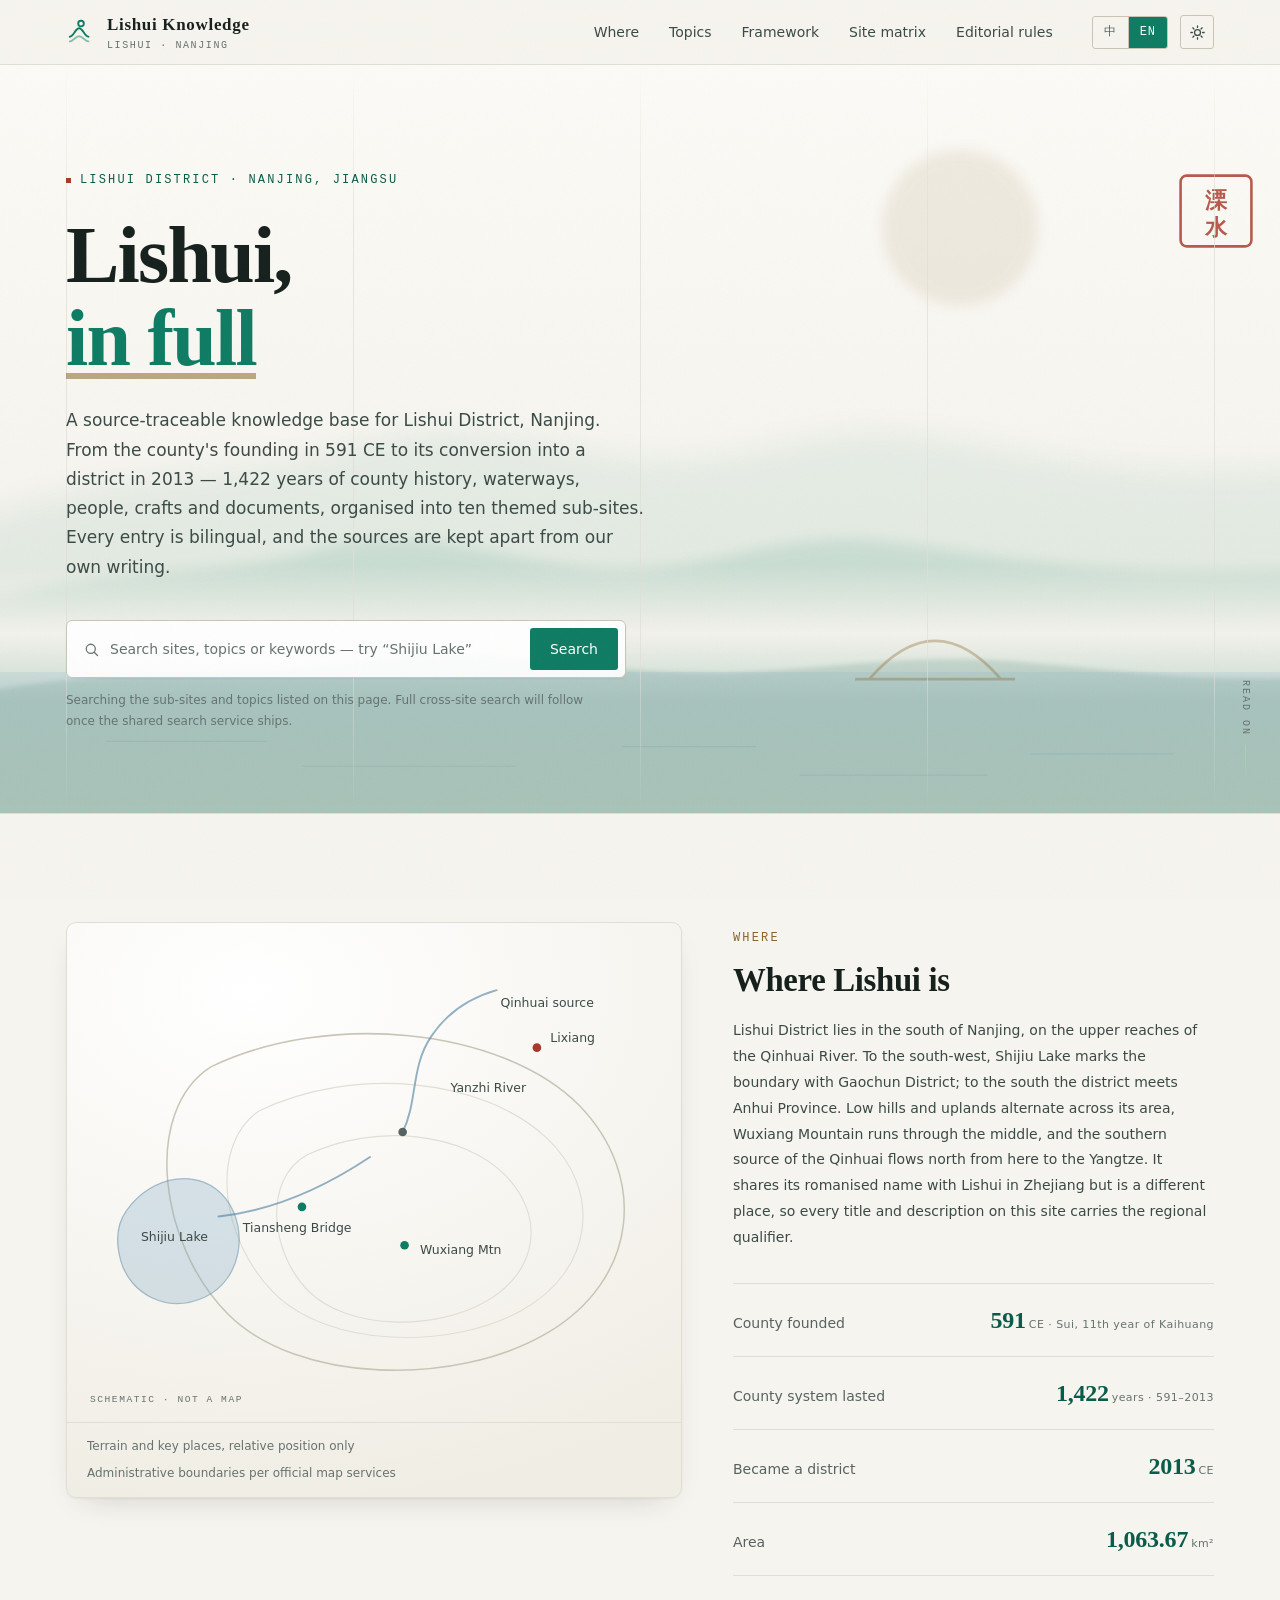
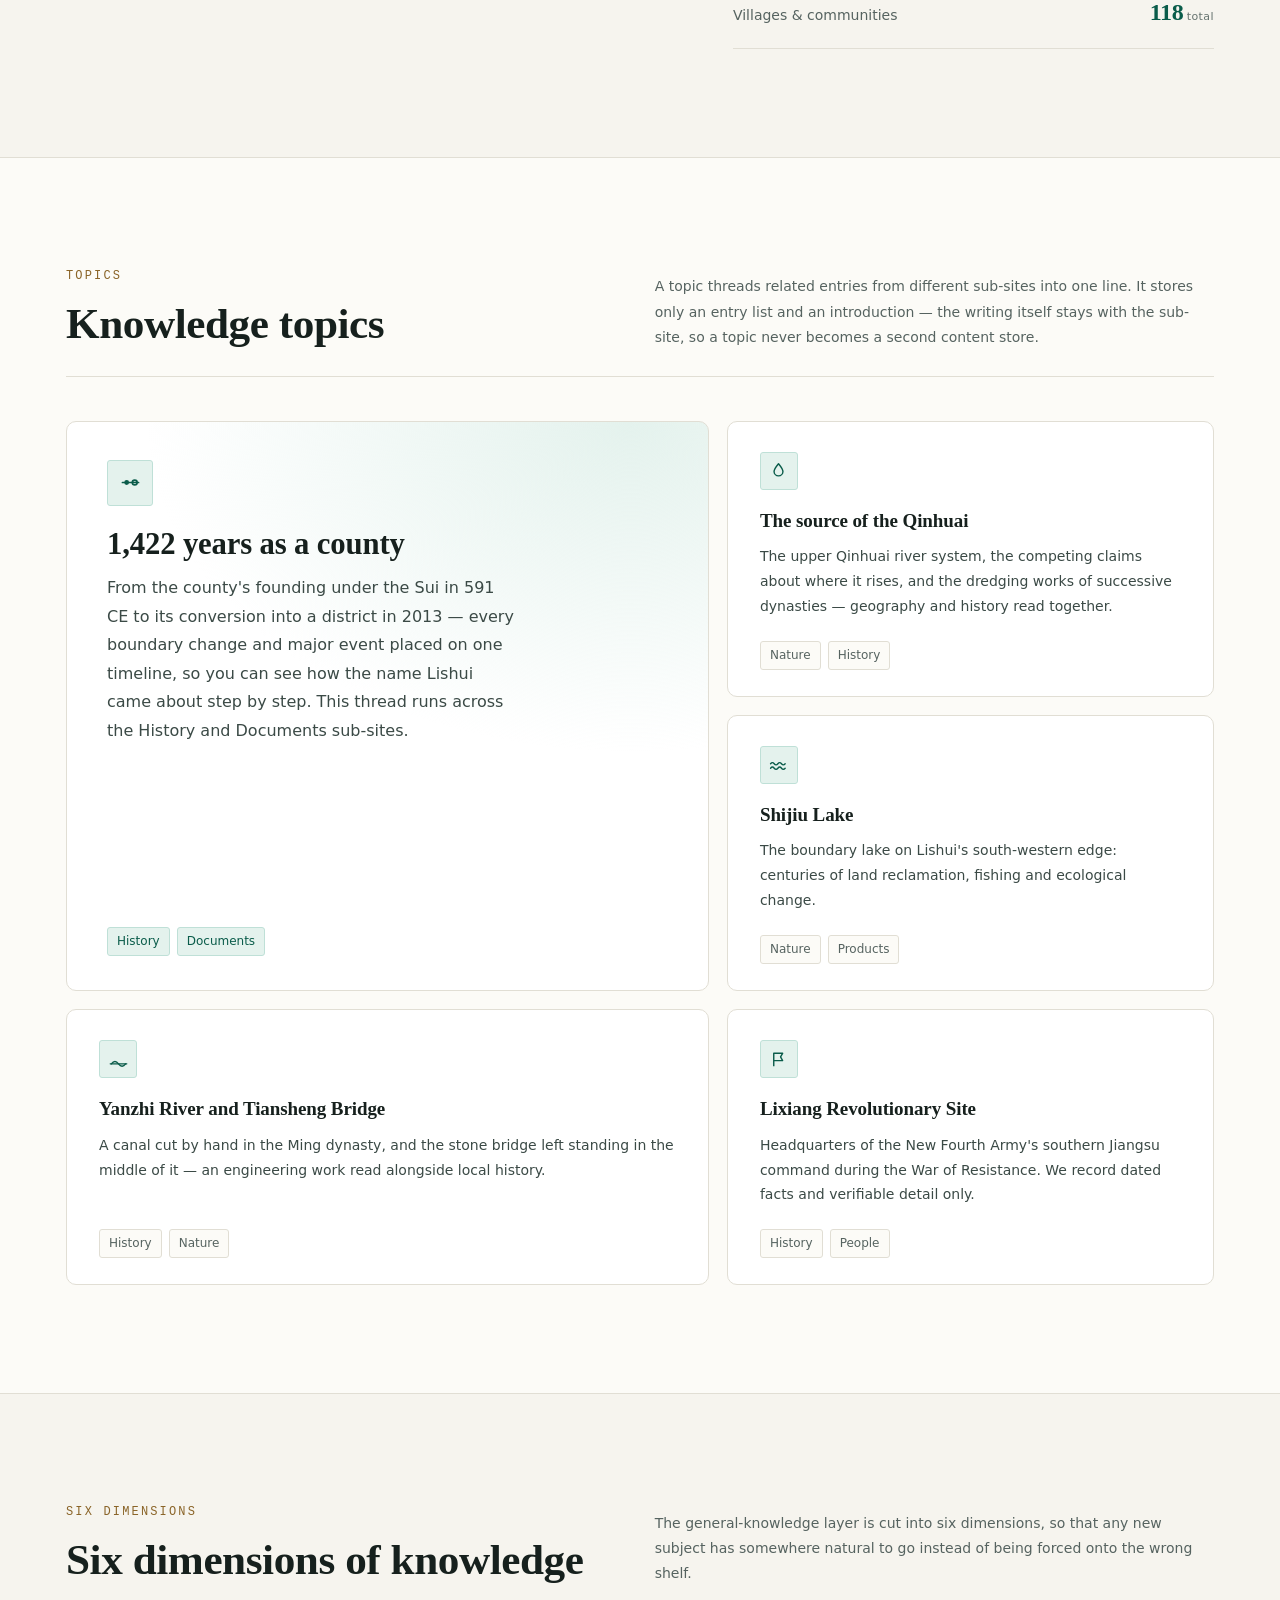
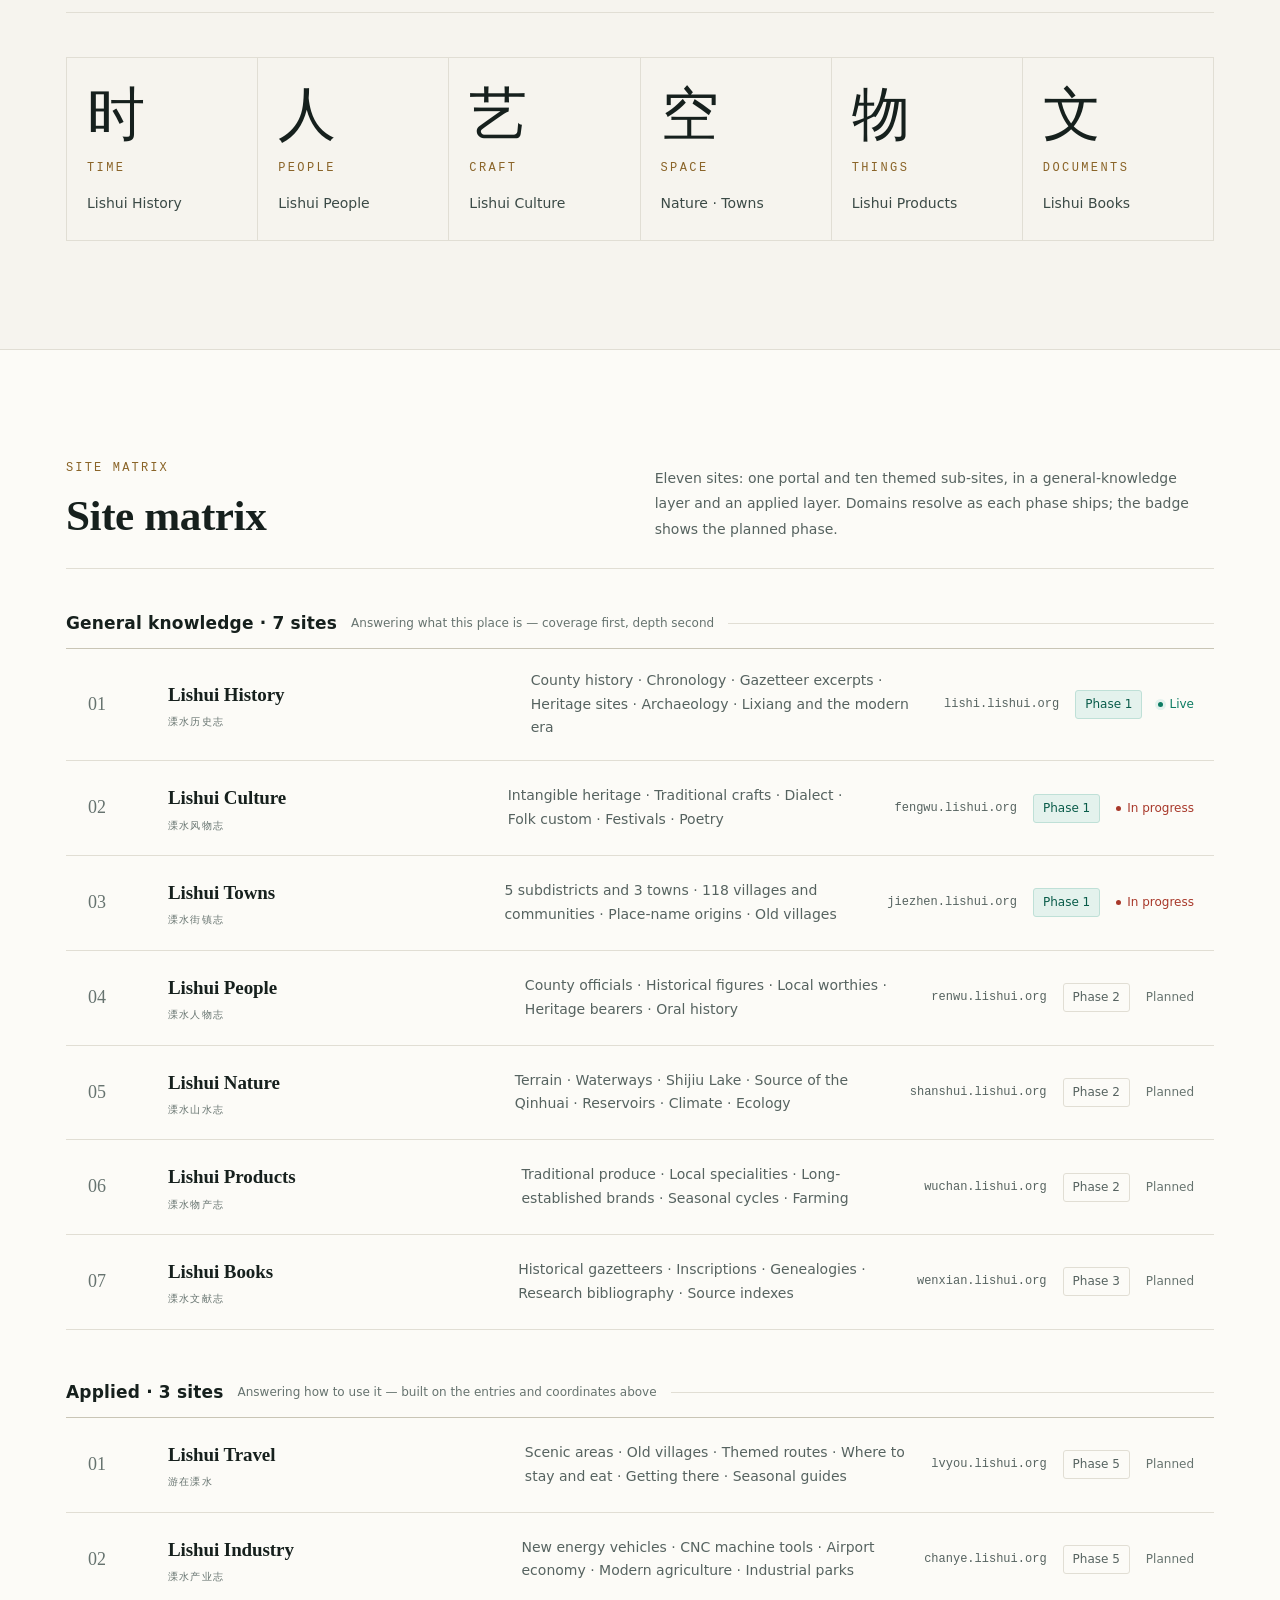
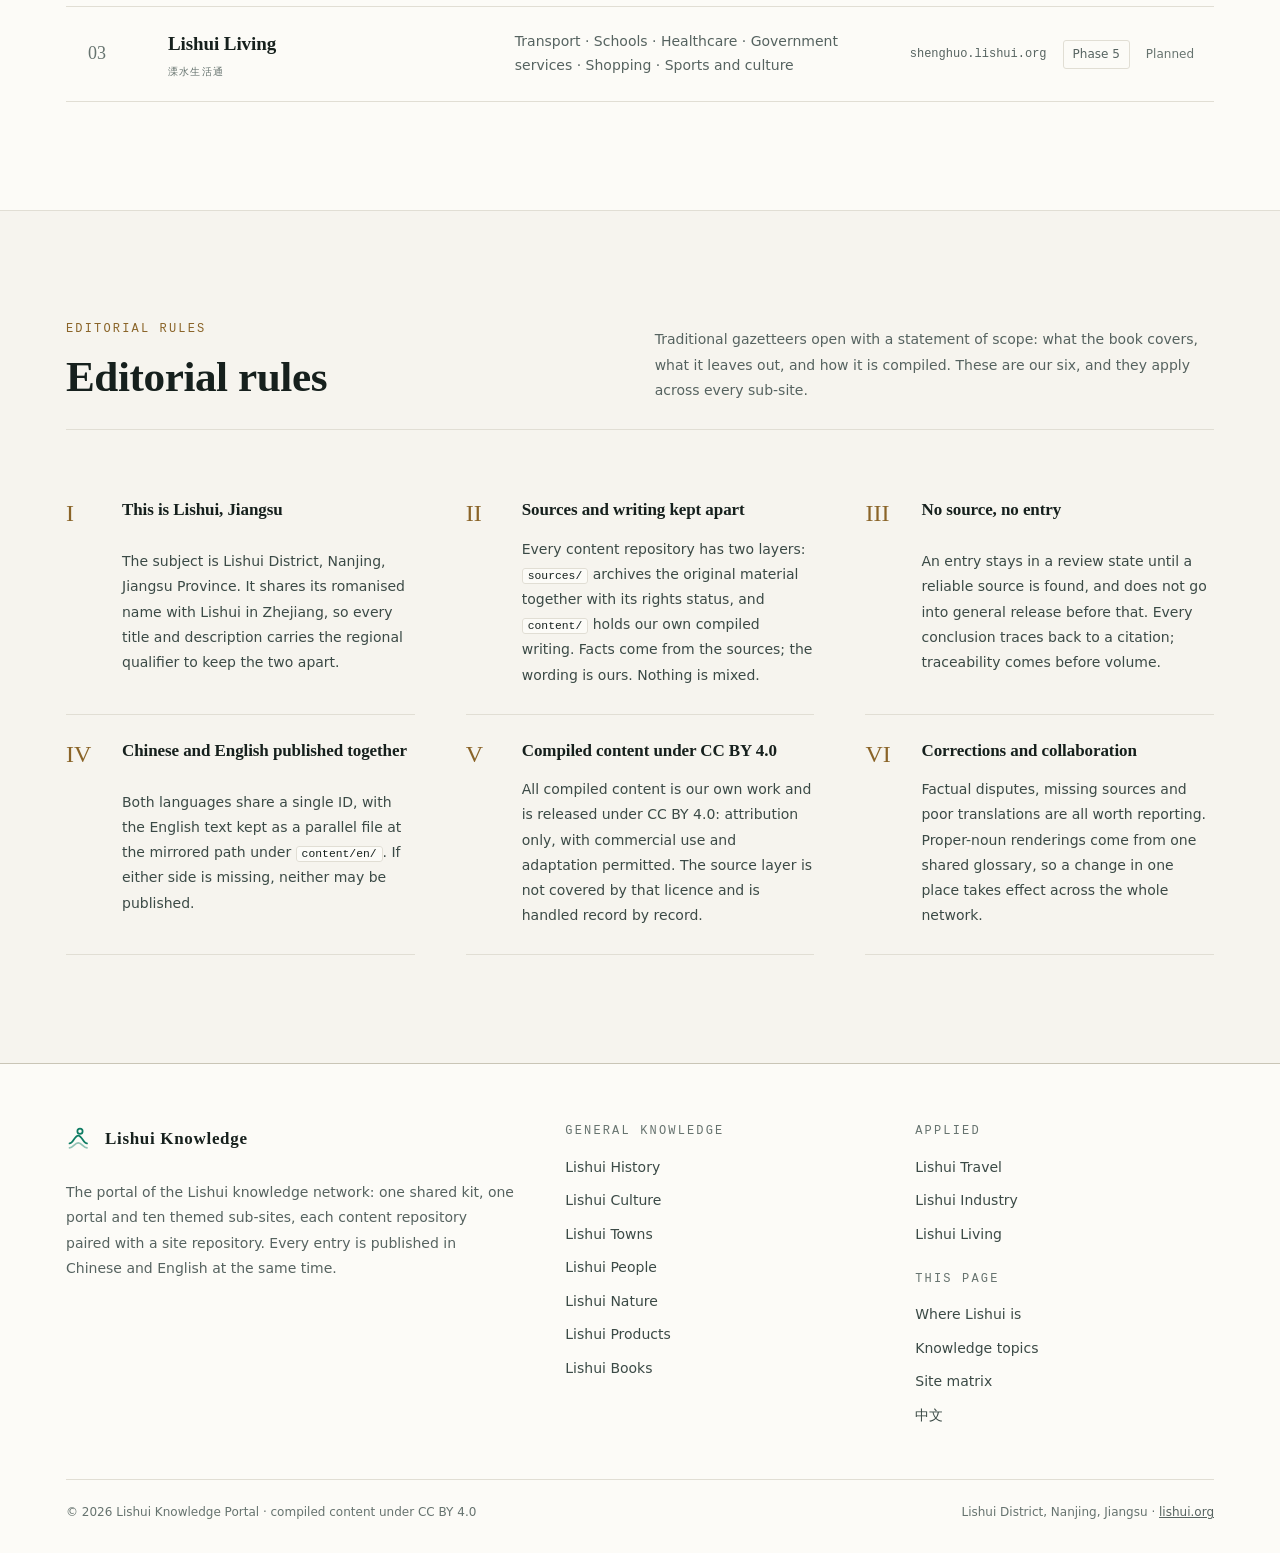
==== en/index.html @ 25127921 "Mark Lishui History as live in the site matrix The history sub-site is now deployed at lishi.lishui." ====
<!DOCTYPE html>
<html lang="en" data-theme="light">
<head>
<meta charset="UTF-8">
<meta name="viewport" content="width=device-width, initial-scale=1">
<title>Lishui Knowledge Portal · History, culture and tradition of Lishui District, Nanjing</title>
<meta name="description" content="A bilingual, source-traceable knowledge base for Lishui District, Nanjing: ten themed sub-sites covering time, people, craft, space, things and documents.">
<meta name="theme-color" content="#F6F4EE">
<link rel="icon" href="../assets/img/favicon.svg" type="image/svg+xml">
<link rel="canonical" href="https://lishui.org/en/">
<link rel="alternate" hreflang="zh-Hans" href="https://lishui.org/">
<link rel="alternate" hreflang="en" href="https://lishui.org/en/">
<link rel="alternate" hreflang="x-default" href="https://lishui.org/">

<meta property="og:type" content="website">
<meta property="og:site_name" content="Lishui Knowledge Portal · Nanjing, Jiangsu">
<meta property="og:locale" content="en_US">
<meta property="og:locale:alternate" content="zh_CN">
<meta property="og:title" content="Lishui Knowledge Portal · History, culture and tradition of Lishui District, Nanjing">
<meta property="og:description" content="A bilingual, source-traceable knowledge base for Lishui District, Nanjing: ten themed sub-sites covering time, people, craft, space, things and documents.">
<meta property="og:url" content="https://lishui.org/en/">
<meta property="og:image" content="https://lishui.org/assets/img/og-cover.jpg">
<meta property="og:image:type" content="image/jpeg">
<meta property="og:image:width" content="1200">
<meta property="og:image:height" content="630">
<meta property="og:image:alt" content="Lishui Knowledge Portal · Lishui District, Nanjing">
<meta name="twitter:card" content="summary_large_image">
<meta name="twitter:title" content="Lishui Knowledge Portal · Lishui District, Nanjing">
<meta name="twitter:description" content="History, culture and tradition of Lishui District, Nanjing: ten themed sub-sites, bilingual, source-traceable.">
<meta name="twitter:image" content="https://lishui.org/assets/img/og-cover.jpg">

<script>
  /* Set the theme before styles apply, so a reload never flashes light-then-dark;
     mark the script as present so scroll-reveal only hides content when it can
     bring it back — if this fails, everything stays visible */
  (function () {
    document.documentElement.classList.add('js');
    var t = null;
    try { t = localStorage.getItem('lishui-theme'); } catch (e) { /* private mode */ }
    if (!t) {
      t = window.matchMedia && window.matchMedia('(prefers-color-scheme: dark)').matches ? 'dark' : 'light';
    }
    document.documentElement.setAttribute('data-theme', t);
    var m = document.querySelector('meta[name="theme-color"]');
    if (m) m.setAttribute('content', t === 'dark' ? '#0C1211' : '#F6F4EE');
  })();
</script>

<link rel="stylesheet" href="../assets/css/site.css">
<noscript>
  <style>
    .hero__inner > * { animation: none; opacity: 1; transform: none; }
    .hero__title em::after { transform: scaleX(1); }
  </style>
</noscript>

<script type="application/ld+json">
{
  "@context": "https://schema.org",
  "@graph": [
    {
      "@type": "WebSite",
      "@id": "https://lishui.org/#website",
      "url": "https://lishui.org/",
      "name": "Lishui Knowledge Portal",
      "alternateName": "溧水知识门户",
      "description": "A bilingual, source-traceable knowledge base for Lishui District, Nanjing: ten themed sub-sites on history, culture and tradition.",
      "inLanguage": ["zh-Hans", "en"],
      "publisher": { "@id": "https://lishui.org/#organization" }
    },
    {
      "@type": "Organization",
      "@id": "https://lishui.org/#organization",
      "name": "Lishui Knowledge",
      "alternateName": "溧水知识站群",
      "url": "https://lishui.org/",
      "areaServed": { "@type": "AdministrativeArea", "name": "Lishui District, Nanjing, Jiangsu" }
    }
  ]
}
</script>
</head>
<body>

<a class="skip-link" href="#main">Skip to main content</a>

<header class="topbar">
  <div class="wrap topbar__inner">
    <a class="wordmark" href="/" aria-label="Lishui Knowledge Portal home">
      <svg class="wordmark__mark" viewBox="0 0 32 32" fill="none" aria-hidden="true">
        <path d="M4 21c4.2 0 5.8-9 10-9s5.8 9 10 9" stroke="currentColor" stroke-width="2" stroke-linecap="round"/>
        <path d="M4 26c4.2 0 5.8-5.5 10-5.5s5.8 5.5 10 5.5" stroke="currentColor" stroke-width="2" stroke-linecap="round" opacity=".45"/>
        <circle cx="16" cy="7" r="3" stroke="currentColor" stroke-width="2"/>
      </svg>
      <span>
        <span class="wordmark__text">Lishui Knowledge</span>
        <span class="wordmark__sub">Lishui · Nanjing</span>
      </span>
    </a>

    <nav class="topnav" aria-label="Main navigation">
      <a href="#geo">Where</a>
      <a href="#topics">Topics</a>
      <a href="#dimensions">Framework</a>
      <a href="#sites">Site matrix</a>
      <a href="#rules">Editorial rules</a>
    </nav>

    <div class="topbar__tools">
      <div class="langswitch" role="group" aria-label="Interface language">
        <a href="../index.html" lang="zh-Hans" hreflang="zh-Hans" data-lang-switch>中</a>
        <a href="index.html" aria-current="true" lang="en" data-lang-switch>EN</a>
      </div>
      <button class="iconbtn" type="button" data-theme-toggle aria-pressed="false"
              aria-label="Switch to dark mode" data-label-dark="Switch to dark mode" data-label-light="Switch to light mode">
        <svg class="iconbtn__sun" viewBox="0 0 24 24" fill="none" aria-hidden="true">
          <circle cx="12" cy="12" r="4.2" stroke="currentColor" stroke-width="1.8"/>
          <path d="M12 2.6v2.2M12 19.2v2.2M2.6 12h2.2M19.2 12h2.2M5.4 5.4l1.6 1.6M17 17l1.6 1.6M18.6 5.4L17 7M7 17l-1.6 1.6"
                stroke="currentColor" stroke-width="1.8" stroke-linecap="round"/>
        </svg>
        <svg class="iconbtn__moon" viewBox="0 0 24 24" fill="none" aria-hidden="true">
          <path d="M20 14.2A8.4 8.4 0 0 1 9.8 4a8.6 8.6 0 1 0 10.2 10.2z" stroke="currentColor" stroke-width="1.8" stroke-linejoin="round"/>
        </svg>
      </button>
    </div>
  </div>
  <div class="progress" data-progress></div>
</header>

<main id="main">

  <!-- ========== Hero ========== -->
  <section class="hero">
    <div class="hero__bg" aria-hidden="true">
      <svg viewBox="0 0 1440 900" preserveAspectRatio="xMidYMid slice">
        <defs>
          <linearGradient id="sky" x1="0" y1="0" x2="0" y2="1">
            <stop offset="0" style="stop-color:var(--h-sky-1)"/>
            <stop offset=".6" style="stop-color:var(--h-sky-2)"/>
            <stop offset="1" style="stop-color:var(--h-sky-3)"/>
          </linearGradient>
          <linearGradient id="mist" x1="0" y1="0" x2="0" y2="1">
            <stop offset="0" style="stop-color:var(--h-mist);stop-opacity:0"/>
            <stop offset=".5" style="stop-color:var(--h-mist);stop-opacity:.92"/>
            <stop offset="1" style="stop-color:var(--h-mist);stop-opacity:0"/>
          </linearGradient>
          <linearGradient id="water" x1="0" y1="0" x2="0" y2="1">
            <stop offset="0" style="stop-color:var(--h-water-1);stop-opacity:.17"/>
            <stop offset="1" style="stop-color:var(--h-water-2);stop-opacity:.04"/>
          </linearGradient>
          <filter id="b-lg"><feGaussianBlur stdDeviation="16"/></filter>
          <filter id="b-md"><feGaussianBlur stdDeviation="7"/></filter>
          <filter id="b-sm"><feGaussianBlur stdDeviation="2.4"/></filter>
        </defs>

        <rect width="1440" height="900" style="fill:url(#sky)"/>
        <circle cx="1080" cy="212" r="88" filter="url(#b-md)" style="fill:var(--h-sun);opacity:.10"/>

        <path d="M-60 556C130 468 250 504 380 460 505 418 585 450 700 468 830 488 905 428 1030 443 1155 458 1240 498 1500 476L1500 900-60 900Z"
              filter="url(#b-lg)" style="fill:var(--h-far);opacity:.07"/>
        <path d="M-60 648C120 583 235 610 350 576 470 541 545 583 660 594 790 607 870 550 990 564 1120 579 1235 610 1500 594L1500 900-60 900Z"
              filter="url(#b-md)" style="fill:var(--h-far);opacity:.11"/>

        <rect y="592" width="1440" height="152" style="fill:url(#mist)"/>

        <path d="M-60 742C140 700 260 722 400 700 540 678 620 706 760 712 900 718 1000 688 1140 700 1270 711 1360 726 1500 716L1500 900-60 900Z"
              filter="url(#b-sm)" style="fill:var(--h-near);opacity:.13"/>

        <rect y="712" width="1440" height="188" style="fill:url(#water)"/>
        <g stroke-width="1.4" stroke-linecap="round" style="stroke:var(--h-water-2);stroke-opacity:.15">
          <path d="M120 790h180M340 818h240M700 796h150M900 828h210M1160 804h160"/>
        </g>
        <g fill="none" stroke-width="3" style="stroke:var(--h-bridge);opacity:.34">
          <path d="M978 720q74-86 148 0"/>
          <path d="M962 720h180"/>
        </g>
      </svg>
    </div>

    <div class="hero__seal" aria-hidden="true">
      <svg viewBox="0 0 88 88">
        <rect x="3" y="3" width="82" height="82" rx="7" fill="none" stroke="currentColor" stroke-width="3"/>
        <text x="44" y="40">溧</text>
        <text x="44" y="72">水</text>
      </svg>
    </div>

    <div class="hero__rule" aria-hidden="true">
      <span></span>
      <span></span>
      <span></span>
      <span></span>
      <span></span>
    </div>

    <div class="wrap">
      <div class="hero__inner">
        <p class="eyebrow">Lishui District · Nanjing, Jiangsu</p>
        <h1 class="hero__title">Lishui,<br><em>in full</em></h1>
        <p class="hero__lede">
          A source-traceable knowledge base for Lishui District, Nanjing. From the county's founding in
          591 CE to its conversion into a district in 2013 — 1,422 years of county history, waterways,
          people, crafts and documents, organised into ten themed sub-sites. Every entry is bilingual,
          and the sources are kept apart from our own writing.
        </p>

        <form class="searchbar" role="search" data-search-form>
          <svg viewBox="0 0 24 24" fill="none" aria-hidden="true">
            <circle cx="11" cy="11" r="6.4" stroke="currentColor" stroke-width="1.8"/>
            <path d="M15.8 15.8L20.5 20.5" stroke="currentColor" stroke-width="1.8" stroke-linecap="round"/>
          </svg>
          <label class="sr-only" for="q">Search sub-sites and knowledge topics</label>
          <input id="q" type="search" placeholder="Search sites, topics or keywords — try “Shijiu Lake”" autocomplete="off" data-search-input>
          <button class="searchbar__btn" type="submit">Search</button>
        </form>
        <p class="searchhint">Searching the sub-sites and topics listed on this page. Full cross-site search will follow once the shared search service ships.</p>
      </div>
    </div>

    <a class="hero__scroll" href="#geo">Read on</a>
  </section>

  <!-- ========== Where ========== -->
  <section class="section" id="geo">
    <div class="wrap">
      <div class="geo">
        <figure class="geo__map reveal">
          <svg viewBox="0 0 640 520" role="img"
               aria-label="Schematic of Lishui's terrain and key places: Shijiu Lake in the west, Wuxiang Mountain and the main town in the centre, the Yanzhi River running north-east from the lake into the Qinhuai River, and Lixiang in the north. Schematic only, not an accurate map.">
            <path class="contour" d="M150 150C270 92 452 108 534 190 606 264 596 372 500 428 404 484 240 480 168 408 96 336 78 196 150 150Z"/>
            <path class="contour contour--soft" d="M200 196C300 148 434 162 500 224 558 278 550 362 474 404 398 446 272 442 216 386 160 330 148 232 200 196Z"/>
            <path class="contour contour--soft" d="M250 242C322 208 414 218 458 264 498 306 492 362 438 394 384 426 292 424 252 384 212 344 204 268 250 242Z"/>

            <path class="lake" d="M62 300C88 262 140 254 166 288 190 320 182 372 144 390 106 408 66 388 56 352 50 330 52 314 62 300Z"/>

            <path class="river" d="M350 218C366 186 358 150 380 118 396 94 420 78 448 70"/>
            <path class="river river--slow" d="M158 306C214 300 268 276 316 244"/>

            <circle class="dot dot--brand" cx="245" cy="296" r="4.5"/>
            <circle class="dot dot--brand" cx="352" cy="336" r="4.5"/>
            <circle class="dot" cx="350" cy="218" r="4.5"/>
            <circle class="dot dot--seal" cx="490" cy="130" r="4.5"/>

            <text x="112" y="332" text-anchor="middle">Shijiu Lake</text>
            <text x="368" y="345">Wuxiang Mtn</text>
            <text x="240" y="322" text-anchor="middle">Tiansheng Bridge</text>
            <text x="400" y="176">Yanzhi River</text>
            <text x="452" y="88">Qinhuai source</text>
            <text x="504" y="124">Lixiang</text>

            <text class="maphint" x="24" y="500">SCHEMATIC · NOT A MAP</text>
          </svg>
          <figcaption class="geo__cap">
            <span>Terrain and key places, relative position only</span>
            <span>Administrative boundaries per official map services</span>
          </figcaption>
        </figure>

        <div class="geo__body reveal">
          <p class="section__eyebrow">Where</p>
          <h2 class="geo__title">Where Lishui is</h2>
          <p class="geo__text">
            Lishui District lies in the south of Nanjing, on the upper reaches of the Qinhuai River.
            To the south-west, Shijiu Lake marks the boundary with Gaochun District; to the south the
            district meets Anhui Province. Low hills and uplands alternate across its area, Wuxiang
            Mountain runs through the middle, and the southern source of the Qinhuai flows north from
            here to the Yangtze. It shares its romanised name with Lishui in Zhejiang but is a different
            place, so every title and description on this site carries the regional qualifier.
          </p>

          <div class="facts">
            <div class="fact">
              <span class="fact__label">County founded</span>
              <span class="fact__value">591<small>CE · Sui, 11th year of Kaihuang</small></span>
            </div>
            <div class="fact">
              <span class="fact__label">County system lasted</span>
              <span class="fact__value">1,422<small>years · 591–2013</small></span>
            </div>
            <div class="fact">
              <span class="fact__label">Became a district</span>
              <span class="fact__value">2013<small>CE</small></span>
            </div>
            <div class="fact">
              <span class="fact__label">Area</span>
              <span class="fact__value">1,063.67<small>km²</small></span>
            </div>
            <div class="fact">
              <span class="fact__label">Villages &amp; communities</span>
              <span class="fact__value">118<small>total</small></span>
            </div>
          </div>
        </div>
      </div>
    </div>
  </section>

  <!-- ========== Topics ========== -->
  <section class="section section--soft" id="topics">
    <div class="wrap">
      <div class="section__head">
        <div>
          <p class="section__eyebrow">Topics</p>
          <h2 class="section__title">Knowledge topics</h2>
        </div>
        <p class="section__note">
          A topic threads related entries from different sub-sites into one line. It stores only an entry
          list and an introduction — the writing itself stays with the sub-site, so a topic never becomes
          a second content store.
        </p>
      </div>

      <div class="filterbar" data-filterbar role="status">
        <span>Filtering: <strong data-filtertext></strong></span>
        <button type="button" data-filter-clear>Clear filter</button>
      </div>

      <div class="topics" data-search-group>
        <a class="topic topic--lead reveal" href="https://lishi.lishui.org/en/" data-searchable
           data-search-text="1422 years county history founding boundary change 591 2013 gazetteer 建县 沿革 历史志 文献志">
          <span class="topic__glyph">
            <svg viewBox="0 0 24 24" fill="none" aria-hidden="true">
              <path d="M3.6 12h16.8" stroke="currentColor" stroke-width="1.8" stroke-linecap="round"/>
              <circle cx="8" cy="12" r="2.5" fill="currentColor"/>
              <circle cx="16.4" cy="12" r="2.5" stroke="currentColor" stroke-width="1.8"/>
            </svg>
          </span>
          <h3 class="topic__title">1,422 years as a county</h3>
          <p class="topic__desc">From the county's founding under the Sui in 591 CE to its conversion into a district in 2013 — every boundary change and major event placed on one timeline, so you can see how the name Lishui came about step by step. This thread runs across the History and Documents sub-sites.</p>
          <span class="topic__foot">
            <span class="chip">History</span>
            <span class="chip">Documents</span>
          </span>
        </a>

        <a class="topic reveal" href="https://shanshui.lishui.org/en/" data-searchable
           data-search-text="Qinhuai river source upper reaches dredging waterways 秦淮源头 水系 疏浚 山水志 历史志">
          <span class="topic__glyph">
            <svg viewBox="0 0 24 24" fill="none" aria-hidden="true">
              <path d="M12 3.4c3.4 4.1 5.6 7 5.6 9.8a5.6 5.6 0 1 1-11.2 0c0-2.8 2.2-5.7 5.6-9.8z"
                    stroke="currentColor" stroke-width="1.8" stroke-linejoin="round"/>
            </svg>
          </span>
          <h3 class="topic__title">The source of the Qinhuai</h3>
          <p class="topic__desc">The upper Qinhuai river system, the competing claims about where it rises, and the dredging works of successive dynasties — geography and history read together.</p>
          <span class="topic__foot">
            <span class="chip">Nature</span>
            <span class="chip">History</span>
          </span>
        </a>

        <a class="topic reveal" href="https://shanshui.lishui.org/en/" data-searchable
           data-search-text="Shijiu Lake boundary lake reclamation fishing ecology 石臼湖 围垦 渔业 生态 山水志 物产志">
          <span class="topic__glyph">
            <svg viewBox="0 0 24 24" fill="none" aria-hidden="true">
              <path d="M2 9.8q2.3-2.8 4.6 0t4.6 0 4.6 0 4.6 0" stroke="currentColor" stroke-width="1.8" stroke-linecap="round"/>
              <path d="M2 15.4q2.3-2.8 4.6 0t4.6 0 4.6 0 4.6 0" stroke="currentColor" stroke-width="1.8" stroke-linecap="round"/>
            </svg>
          </span>
          <h3 class="topic__title">Shijiu Lake</h3>
          <p class="topic__desc">The boundary lake on Lishui's south-western edge: centuries of land reclamation, fishing and ecological change.</p>
          <span class="topic__foot">
            <span class="chip">Nature</span>
            <span class="chip">Products</span>
          </span>
        </a>

        <a class="topic reveal" href="https://lishi.lishui.org/en/" data-searchable
           data-search-text="Yanzhi River Tiansheng Bridge canal Ming dynasty engineering 胭脂河 天生桥 明代 开凿 水利 历史志 山水志">
          <span class="topic__glyph">
            <svg viewBox="0 0 24 24" fill="none" aria-hidden="true">
              <path d="M3 17.5q4.5-6 9 0t9 0" stroke="currentColor" stroke-width="1.8" stroke-linecap="round"/>
              <path d="M1.6 17.5h20.8" stroke="currentColor" stroke-width="1.8" stroke-linecap="round"/>
            </svg>
          </span>
          <h3 class="topic__title">Yanzhi River and Tiansheng Bridge</h3>
          <p class="topic__desc">A canal cut by hand in the Ming dynasty, and the stone bridge left standing in the middle of it — an engineering work read alongside local history.</p>
          <span class="topic__foot">
            <span class="chip">History</span>
            <span class="chip">Nature</span>
          </span>
        </a>

        <a class="topic reveal" href="https://lishi.lishui.org/en/" data-searchable
           data-search-text="Lixiang New Fourth Army War of Resistance southern Jiangsu headquarters 红色李巷 新四军 抗战 历史志 人物志">
          <span class="topic__glyph">
            <svg viewBox="0 0 24 24" fill="none" aria-hidden="true">
              <path d="M6 20.4V4.2h11.2l-2.6 4.6 2.6 4.6H6" stroke="currentColor" stroke-width="1.8" stroke-linejoin="round"/>
            </svg>
          </span>
          <h3 class="topic__title">Lixiang Revolutionary Site</h3>
          <p class="topic__desc">Headquarters of the New Fourth Army's southern Jiangsu command during the War of Resistance. We record dated facts and verifiable detail only.</p>
          <span class="topic__foot">
            <span class="chip">History</span>
            <span class="chip">People</span>
          </span>
        </a>
      </div>

      <p class="noresult" data-noresult>No matching sub-site or topic. Try another keyword, or clear the filter.</p>
    </div>
  </section>

  <!-- ========== Framework ========== -->
  <section class="section" id="dimensions">
    <div class="wrap">
      <div class="section__head">
        <div>
          <p class="section__eyebrow">Six Dimensions</p>
          <h2 class="section__title">Six dimensions of knowledge</h2>
        </div>
        <p class="section__note">
          The general-knowledge layer is cut into six dimensions, so that any new subject has somewhere
          natural to go instead of being forced onto the wrong shelf.
        </p>
      </div>

      <div class="dims reveal">
        <a class="dim" href="https://lishi.lishui.org/en/">
          <span class="dim__char">时</span>
          <span class="dim__label">Time</span>
          <span class="dim__site">Lishui History</span>
        </a>
        <a class="dim" href="https://renwu.lishui.org/en/">
          <span class="dim__char">人</span>
          <span class="dim__label">People</span>
          <span class="dim__site">Lishui People</span>
        </a>
        <a class="dim" href="https://fengwu.lishui.org/en/">
          <span class="dim__char">艺</span>
          <span class="dim__label">Craft</span>
          <span class="dim__site">Lishui Culture</span>
        </a>
        <a class="dim" href="https://shanshui.lishui.org/en/">
          <span class="dim__char">空</span>
          <span class="dim__label">Space</span>
          <span class="dim__site">Nature · Towns</span>
        </a>
        <a class="dim" href="https://wuchan.lishui.org/en/">
          <span class="dim__char">物</span>
          <span class="dim__label">Things</span>
          <span class="dim__site">Lishui Products</span>
        </a>
        <a class="dim" href="https://wenxian.lishui.org/en/">
          <span class="dim__char">文</span>
          <span class="dim__label">Documents</span>
          <span class="dim__site">Lishui Books</span>
        </a>
      </div>
    </div>
  </section>

  <!-- ========== Site matrix ========== -->
  <section class="section section--soft" id="sites">
    <div class="wrap">
      <div class="section__head">
        <div>
          <p class="section__eyebrow">Site Matrix</p>
          <h2 class="section__title">Site matrix</h2>
        </div>
        <p class="section__note">
          Eleven sites: one portal and ten themed sub-sites, in a general-knowledge layer and an applied
          layer. Domains resolve as each phase ships; the badge shows the planned phase.
        </p>
      </div>

      <div class="group" data-search-group>
        <div class="group__head">
          <h3 class="group__title"><span class="group__dot"></span>General knowledge · 7 sites</h3>
          <span class="group__meta">Answering what this place is — coverage first, depth second</span>
          <span class="group__rule"></span>
        </div>

        <div class="rows">
          <a class="row reveal" href="https://lishi.lishui.org/en/" data-searchable
             data-search-text="Lishui History county chronology gazetteer heritage archaeology Lixiang Yanzhi 溧水历史志 建置沿革 大事记 文物古迹 第1期">
            <span class="row__no">01</span>
            <span>
              <span class="row__name">Lishui History</span>
              <span class="row__alt">溧水历史志</span>
            </span>
            <span class="row__desc">County history · Chronology · Gazetteer excerpts · Heritage sites · Archaeology · Lixiang and the modern era</span>
            <span class="row__end">
              <code class="row__host">lishi.lishui.org</code>
              <span class="badge">Phase 1</span>
              <span class="status" data-status="live">Live</span>
            </span>
          </a>

          <a class="row reveal" href="https://fengwu.lishui.org/en/" data-searchable
             data-search-text="Lishui Culture intangible heritage crafts dialect folk custom festivals poetry 溧水风物志 非遗 传统技艺 方言 民俗 第1期">
            <span class="row__no">02</span>
            <span>
              <span class="row__name">Lishui Culture</span>
              <span class="row__alt">溧水风物志</span>
            </span>
            <span class="row__desc">Intangible heritage · Traditional crafts · Dialect · Folk custom · Festivals · Poetry</span>
            <span class="row__end">
              <code class="row__host">fengwu.lishui.org</code>
              <span class="badge">Phase 1</span>
              <span class="status" data-status="building">In progress</span>
            </span>
          </a>

          <a class="row reveal" href="https://jiezhen.lishui.org/en/" data-searchable
             data-search-text="Lishui Towns subdistricts towns villages communities place names old villages 溧水街镇志 街道 镇 地名 古村落 第1期">
            <span class="row__no">03</span>
            <span>
              <span class="row__name">Lishui Towns</span>
              <span class="row__alt">溧水街镇志</span>
            </span>
            <span class="row__desc">5 subdistricts and 3 towns · 118 villages and communities · Place-name origins · Old villages</span>
            <span class="row__end">
              <code class="row__host">jiezhen.lishui.org</code>
              <span class="badge">Phase 1</span>
              <span class="status" data-status="building">In progress</span>
            </span>
          </a>

          <a class="row reveal" href="https://renwu.lishui.org/en/" data-searchable
             data-search-text="Lishui People officials historical figures worthies heritage bearers oral history 溧水人物志 职官 名人 乡贤 传承人 第2期">
            <span class="row__no">04</span>
            <span>
              <span class="row__name">Lishui People</span>
              <span class="row__alt">溧水人物志</span>
            </span>
            <span class="row__desc">County officials · Historical figures · Local worthies · Heritage bearers · Oral history</span>
            <span class="row__end">
              <code class="row__host">renwu.lishui.org</code>
              <span class="badge badge--later">Phase 2</span>
              <span class="status">Planned</span>
            </span>
          </a>

          <a class="row reveal" href="https://shanshui.lishui.org/en/" data-searchable
             data-search-text="Lishui Nature terrain waterways Shijiu Lake Qinhuai source reservoirs climate ecology Wuxiang 溧水山水志 地形 水系 石臼湖 秦淮源头 第2期">
            <span class="row__no">05</span>
            <span>
              <span class="row__name">Lishui Nature</span>
              <span class="row__alt">溧水山水志</span>
            </span>
            <span class="row__desc">Terrain · Waterways · Shijiu Lake · Source of the Qinhuai · Reservoirs · Climate · Ecology</span>
            <span class="row__end">
              <code class="row__host">shanshui.lishui.org</code>
              <span class="badge badge--later">Phase 2</span>
              <span class="status">Planned</span>
            </span>
          </a>

          <a class="row reveal" href="https://wuchan.lishui.org/en/" data-searchable
             data-search-text="Lishui Products produce specialities long-established brands seasonal farming 溧水物产志 物产 名产 老字号 时令 第2期">
            <span class="row__no">06</span>
            <span>
              <span class="row__name">Lishui Products</span>
              <span class="row__alt">溧水物产志</span>
            </span>
            <span class="row__desc">Traditional produce · Local specialities · Long-established brands · Seasonal cycles · Farming</span>
            <span class="row__end">
              <code class="row__host">wuchan.lishui.org</code>
              <span class="badge badge--later">Phase 2</span>
              <span class="status">Planned</span>
            </span>
          </a>

          <a class="row reveal" href="https://wenxian.lishui.org/en/" data-searchable
             data-search-text="Lishui Books gazetteers inscriptions genealogies research bibliography indexes 溧水文献志 旧志 碑刻 家谱 论著 第3期">
            <span class="row__no">07</span>
            <span>
              <span class="row__name">Lishui Books</span>
              <span class="row__alt">溧水文献志</span>
            </span>
            <span class="row__desc">Historical gazetteers · Inscriptions · Genealogies · Research bibliography · Source indexes</span>
            <span class="row__end">
              <code class="row__host">wenxian.lishui.org</code>
              <span class="badge badge--later">Phase 3</span>
              <span class="status">Planned</span>
            </span>
          </a>
        </div>
      </div>

      <div class="group group--app" data-search-group>
        <div class="group__head">
          <h3 class="group__title"><span class="group__dot"></span>Applied · 3 sites</h3>
          <span class="group__meta">Answering how to use it — built on the entries and coordinates above</span>
          <span class="group__rule"></span>
        </div>

        <div class="rows">
          <a class="row reveal" href="https://lvyou.lishui.org/en/" data-searchable
             data-search-text="Lishui Travel scenic areas old villages routes stay eat getting there 游在溧水 景区 线路 住宿 第5期">
            <span class="row__no">01</span>
            <span>
              <span class="row__name">Lishui Travel</span>
              <span class="row__alt">游在溧水</span>
            </span>
            <span class="row__desc">Scenic areas · Old villages · Themed routes · Where to stay and eat · Getting there · Seasonal guides</span>
            <span class="row__end">
              <code class="row__host">lvyou.lishui.org</code>
              <span class="badge badge--later">Phase 5</span>
              <span class="status">Planned</span>
            </span>
          </a>

          <a class="row reveal" href="https://chanye.lishui.org/en/" data-searchable
             data-search-text="Lishui Industry new energy vehicles CNC machine tools airport economy agriculture parks 溧水产业志 新能源汽车 数控机床 临空经济 第5期">
            <span class="row__no">02</span>
            <span>
              <span class="row__name">Lishui Industry</span>
              <span class="row__alt">溧水产业志</span>
            </span>
            <span class="row__desc">New energy vehicles · CNC machine tools · Airport economy · Modern agriculture · Industrial parks</span>
            <span class="row__end">
              <code class="row__host">chanye.lishui.org</code>
              <span class="badge badge--later">Phase 5</span>
              <span class="status">Planned</span>
            </span>
          </a>

          <a class="row reveal" href="https://shenghuo.lishui.org/en/" data-searchable
             data-search-text="Lishui Living transport schools healthcare government services shopping sports 溧水生活通 交通 教育 医疗 政务 第5期">
            <span class="row__no">03</span>
            <span>
              <span class="row__name">Lishui Living</span>
              <span class="row__alt">溧水生活通</span>
            </span>
            <span class="row__desc">Transport · Schools · Healthcare · Government services · Shopping · Sports and culture</span>
            <span class="row__end">
              <code class="row__host">shenghuo.lishui.org</code>
              <span class="badge badge--later">Phase 5</span>
              <span class="status">Planned</span>
            </span>
          </a>
        </div>
      </div>

      <p class="noresult" data-noresult>No matching sub-site. Try another keyword, or clear the filter.</p>
    </div>
  </section>

  <!-- ========== Editorial rules ========== -->
  <section class="section" id="rules">
    <div class="wrap">
      <div class="section__head">
        <div>
          <p class="section__eyebrow">Editorial Rules</p>
          <h2 class="section__title">Editorial rules</h2>
        </div>
        <p class="section__note">
          Traditional gazetteers open with a statement of scope: what the book covers, what it leaves
          out, and how it is compiled. These are our six, and they apply across every sub-site.
        </p>
      </div>

      <div class="rules">
        <div class="rule-item reveal">
          <span class="rule-item__no">I</span>
          <h3 class="rule-item__title">This is Lishui, Jiangsu</h3>
          <p class="rule-item__text">The subject is Lishui District, Nanjing, Jiangsu Province. It shares its romanised name with Lishui in Zhejiang, so every title and description carries the regional qualifier to keep the two apart.</p>
        </div>

        <div class="rule-item reveal">
          <span class="rule-item__no">II</span>
          <h3 class="rule-item__title">Sources and writing kept apart</h3>
          <p class="rule-item__text">Every content repository has two layers: <code>sources/</code> archives the original material together with its rights status, and <code>content/</code> holds our own compiled writing. Facts come from the sources; the wording is ours. Nothing is mixed.</p>
        </div>

        <div class="rule-item reveal">
          <span class="rule-item__no">III</span>
          <h3 class="rule-item__title">No source, no entry</h3>
          <p class="rule-item__text">An entry stays in a review state until a reliable source is found, and does not go into general release before that. Every conclusion traces back to a citation; traceability comes before volume.</p>
        </div>

        <div class="rule-item reveal">
          <span class="rule-item__no">IV</span>
          <h3 class="rule-item__title">Chinese and English published together</h3>
          <p class="rule-item__text">Both languages share a single ID, with the English text kept as a parallel file at the mirrored path under <code>content/en/</code>. If either side is missing, neither may be published.</p>
        </div>

        <div class="rule-item reveal">
          <span class="rule-item__no">V</span>
          <h3 class="rule-item__title">Compiled content under CC BY 4.0</h3>
          <p class="rule-item__text">All compiled content is our own work and is released under CC BY 4.0: attribution only, with commercial use and adaptation permitted. The source layer is not covered by that licence and is handled record by record.</p>
        </div>

        <div class="rule-item reveal">
          <span class="rule-item__no">VI</span>
          <h3 class="rule-item__title">Corrections and collaboration</h3>
          <p class="rule-item__text">Factual disputes, missing sources and poor translations are all worth reporting. Proper-noun renderings come from one shared glossary, so a change in one place takes effect across the whole network.</p>
        </div>
      </div>
    </div>
  </section>

</main>

<footer class="footer">
  <div class="wrap">
    <div class="footer__grid">
      <div>
        <div class="footer__brand">
          <svg viewBox="0 0 32 32" fill="none" aria-hidden="true">
            <path d="M4 21c4.2 0 5.8-9 10-9s5.8 9 10 9" stroke="currentColor" stroke-width="2" stroke-linecap="round"/>
            <path d="M4 26c4.2 0 5.8-5.5 10-5.5s5.8 5.5 10 5.5" stroke="currentColor" stroke-width="2" stroke-linecap="round" opacity=".45"/>
            <circle cx="16" cy="7" r="3" stroke="currentColor" stroke-width="2"/>
          </svg>
          <span>Lishui Knowledge</span>
        </div>
        <p class="footer__about">
          The portal of the Lishui knowledge network: one shared kit, one portal and ten themed
          sub-sites, each content repository paired with a site repository. Every entry is published in
          Chinese and English at the same time.
        </p>
      </div>

      <div>
        <h4>General knowledge</h4>
        <div class="footer__links">
          <a href="https://lishi.lishui.org/en/">Lishui History</a>
          <a href="https://fengwu.lishui.org/en/">Lishui Culture</a>
          <a href="https://jiezhen.lishui.org/en/">Lishui Towns</a>
          <a href="https://renwu.lishui.org/en/">Lishui People</a>
          <a href="https://shanshui.lishui.org/en/">Lishui Nature</a>
          <a href="https://wuchan.lishui.org/en/">Lishui Products</a>
          <a href="https://wenxian.lishui.org/en/">Lishui Books</a>
        </div>
      </div>

      <div>
        <h4>Applied</h4>
        <div class="footer__links">
          <a href="https://lvyou.lishui.org/en/">Lishui Travel</a>
          <a href="https://chanye.lishui.org/en/">Lishui Industry</a>
          <a href="https://shenghuo.lishui.org/en/">Lishui Living</a>
        </div>
        <h4 style="margin-top:26px">This page</h4>
        <div class="footer__links">
          <a href="#geo">Where Lishui is</a>
          <a href="#topics">Knowledge topics</a>
          <a href="#sites">Site matrix</a>
          <a href="../index.html" hreflang="zh-Hans" lang="zh-Hans" data-lang-switch>中文</a>
        </div>
      </div>
    </div>

    <div class="footer__bottom">
      <span>© <span data-year>2026</span> Lishui Knowledge Portal · compiled content under CC BY 4.0</span>
      <span>Lishui District, Nanjing, Jiangsu · <a href="https://lishui.org/">lishui.org</a></span>
    </div>
  </div>
</footer>

<script src="../assets/js/site.js"></script>
</body>
</html>
---- assets/css/site.css ----
/* ==========================================================================
   溧水知识门户 · lishui.org
   设计语言：志书界格 + 水墨。纸色为底，青绿为主，赭金为辅，朱红仅用于印。
   明暗两套主题由 :root[data-theme] 切换。
   ========================================================================== */

/* ---------- 令牌 ---------- */

:root {
  /* 画布与表面（暖纸） */
  --bg: #F6F4EE;
  --bg-soft: #FCFBF7;
  --surface: #FFFFFF;
  --surface-2: #F0EDE4;
  --surface-3: #E8E4D9;

  /* 文字：三级灰阶均满足 4.5:1 对比度，最小号元信息也读得清 */
  --ink: #16201D;
  --ink-2: #3B4A46;
  --ink-3: #566360;
  --ink-4: #66736F;

  /* 界格描边 */
  --line: #E1DED4;
  --line-strong: #C9C5B6;

  /* 主色：青绿（通识层） */
  --brand: #0E7C63;
  --brand-ink: #0A5C4A;
  --brand-soft: #E4F2ED;
  --brand-line: #BFE0D7;

  /* 辅色：赭金（功能层与非遗） */
  --gold: #8A6428;
  --gold-ink: #6B4C1B;
  --gold-soft: #F3EDDF;
  --gold-line: #E0D2B4;

  /* 印色：朱红，仅用于印与状态点 */
  --seal: #A8382A;

  /* 水色（用于地形示意） */
  --water: #7FA9C4;
  --water-deep: #4E7F9E;

  --shadow-sm: 0 1px 2px rgba(22, 32, 29, .05);
  --shadow: 0 1px 2px rgba(22, 32, 29, .04), 0 12px 30px -16px rgba(22, 32, 29, .22);
  --shadow-lg: 0 2px 4px rgba(22, 32, 29, .04), 0 30px 64px -28px rgba(22, 32, 29, .3);

  --radius-sm: 3px;
  --radius: 6px;
  --radius-lg: 10px;

  --font-sans: system-ui, -apple-system, "Segoe UI", "PingFang SC", "Hiragino Sans GB", "Microsoft YaHei", "Noto Sans CJK SC", sans-serif;
  --font-serif: "Iowan Old Style", "Palatino Linotype", Palatino, Georgia, "Songti SC", "Source Han Serif SC", "Noto Serif CJK SC", "STSong", "SimSun", serif;
  --font-mono: ui-monospace, "SFMono-Regular", "Cascadia Mono", Consolas, "Liberation Mono", monospace;

  /* 字阶 */
  --t-hero: clamp(2.6rem, 6.6vw, 5rem);
  --t-h2: clamp(1.75rem, 3.4vw, 2.7rem);
  --t-h3: 1.1875rem;
  --t-lead: clamp(1.0625rem, 1.3vw, 1.1875rem);
  --t-body: 1rem;
  --t-sm: .875rem;
  --t-xs: .75rem;

  --wrap: 1200px;
  --gutter: 26px;
  --topbar-h: 64px;

  /* 缓动签名：进场统一用它 */
  --ease: cubic-bezier(.16, 1, .3, 1);
  --ease-soft: cubic-bezier(.22, .61, .36, 1);

  color-scheme: light;
}

:root[data-theme="dark"] {
  --bg: #0C1211;
  --bg-soft: #101716;
  --surface: #131B1A;
  --surface-2: #18211F;
  --surface-3: #1F2A28;

  --ink: #E9EEEC;
  --ink-2: #B3C0BC;
  --ink-3: #93A09B;
  --ink-4: #7C8984;

  --line: #222E2C;
  --line-strong: #34433E;

  --brand: #4CCBA4;
  --brand-ink: #8FE3C8;
  --brand-soft: #0F2C26;
  --brand-line: #1D463D;

  --gold: #D3AC6E;
  --gold-ink: #E6C892;
  --gold-soft: #26200F;
  --gold-line: #42381F;

  --seal: #DC6A57;

  --water: #5C86A2;
  --water-deep: #7FA9C4;

  --shadow-sm: 0 1px 2px rgba(0, 0, 0, .5);
  --shadow: 0 1px 2px rgba(0, 0, 0, .5), 0 14px 34px -18px rgba(0, 0, 0, .8);
  --shadow-lg: 0 2px 6px rgba(0, 0, 0, .55), 0 32px 68px -30px rgba(0, 0, 0, .9);

  color-scheme: dark;
}

/* ---------- 基础 ---------- */

*, *::before, *::after { box-sizing: border-box; }

/* 组件的 display 会盖掉浏览器默认的 [hidden]，筛选依赖它 */
[hidden] { display: none !important; }

html {
  scroll-behavior: smooth;
  scroll-padding-top: calc(var(--topbar-h) + 16px);
  -webkit-text-size-adjust: 100%;
}

body {
  margin: 0;
  background: var(--bg);
  color: var(--ink);
  font-family: var(--font-sans);
  font-size: var(--t-body);
  line-height: 1.75;
  font-kerning: normal;
  -webkit-font-smoothing: antialiased;
  text-rendering: optimizeLegibility;
}

/* 纸纹：极淡，只提供触感，不参与识别 */
body::after {
  content: "";
  position: fixed;
  inset: 0;
  z-index: 9999;
  pointer-events: none;
  opacity: .028;
  background-image: url("data:image/svg+xml,%3Csvg xmlns='http://www.w3.org/2000/svg' width='180' height='180'%3E%3Cfilter id='n'%3E%3CfeTurbulence type='fractalNoise' baseFrequency='.82' numOctaves='3'/%3E%3C/filter%3E%3Crect width='180' height='180' filter='url(%23n)'/%3E%3C/svg%3E");
}
:root[data-theme="dark"] body::after { opacity: .02; }

h1, h2, h3, h4 {
  font-family: var(--font-serif);
  font-weight: 600;
  line-height: 1.18;
  letter-spacing: -.01em;
  margin: 0;
  text-wrap: balance;
}

p { margin: 0; }
a { color: inherit; }

svg { display: block; }

:focus-visible {
  outline: 2px solid var(--brand);
  outline-offset: 3px;
  border-radius: 2px;
}

::selection { background: var(--brand-soft); color: var(--brand-ink); }

.wrap {
  width: 100%;
  max-width: var(--wrap);
  margin: 0 auto;
  padding: 0 var(--gutter);
}

.sr-only {
  position: absolute;
  width: 1px; height: 1px;
  padding: 0; margin: -1px;
  overflow: hidden;
  clip: rect(0 0 0 0);
  white-space: nowrap;
  border: 0;
}

.skip-link {
  position: absolute;
  left: 50%;
  top: 8px;
  transform: translate(-50%, -160%);
  z-index: 200;
  padding: 10px 18px;
  background: var(--brand);
  color: #FFFFFF;
  border-radius: var(--radius);
  font-size: var(--t-sm);
  text-decoration: none;
  transition: transform .2s var(--ease);
}
.skip-link:focus { transform: translate(-50%, 0); }

/* ---------- 顶栏 ---------- */

.topbar {
  position: sticky;
  top: 0;
  z-index: 60;
  background: color-mix(in srgb, var(--bg) 88%, transparent);
  backdrop-filter: saturate(170%) blur(14px);
  -webkit-backdrop-filter: saturate(170%) blur(14px);
  border-bottom: 1px solid var(--line);
}

.topbar__inner {
  min-height: var(--topbar-h);
  display: flex;
  align-items: center;
  gap: 26px;
}

.progress {
  position: absolute;
  left: 0;
  bottom: -1px;
  height: 2px;
  width: 0;
  background: var(--brand);
  transition: width .12s linear;
}

.wordmark {
  display: inline-flex;
  align-items: center;
  gap: 11px;
  text-decoration: none;
  flex: none;
}
.wordmark__mark {
  width: 30px; height: 30px;
  color: var(--brand);
  flex: none;
}
.wordmark__text {
  font-family: var(--font-serif);
  font-size: 1.0625rem;
  font-weight: 600;
  letter-spacing: .04em;
  line-height: 1.15;
}
.wordmark__sub {
  display: block;
  font-family: var(--font-mono);
  font-size: 10px;
  letter-spacing: .16em;
  text-transform: uppercase;
  color: var(--ink-4);
  line-height: 1.4;
}

.topnav {
  display: flex;
  align-items: center;
  gap: 4px;
  margin-left: auto;
  overflow-x: auto;
  scrollbar-width: none;
}
.topnav::-webkit-scrollbar { display: none; }
.topnav a {
  position: relative;
  padding: 8px 13px;
  font-size: var(--t-sm);
  color: var(--ink-2);
  text-decoration: none;
  white-space: nowrap;
  border-radius: var(--radius-sm);
  transition: color .18s var(--ease-soft);
}
.topnav a::after {
  content: "";
  position: absolute;
  left: 13px; right: 13px; bottom: 3px;
  height: 1.5px;
  background: var(--brand);
  transform: scaleX(0);
  transform-origin: left;
  transition: transform .32s var(--ease);
}
.topnav a:hover { color: var(--ink); }
.topnav a:hover::after { transform: scaleX(1); }

.topbar__tools {
  display: flex;
  align-items: center;
  gap: 12px;
  flex: none;
}

.langswitch {
  display: inline-flex;
  border: 1px solid var(--line-strong);
  border-radius: var(--radius-sm);
  overflow: hidden;
}
.langswitch a {
  padding: 5px 11px;
  font-size: var(--t-xs);
  font-family: var(--font-mono);
  letter-spacing: .08em;
  color: var(--ink-3);
  text-decoration: none;
  transition: background-color .18s var(--ease-soft), color .18s var(--ease-soft);
}
.langswitch a + a { border-left: 1px solid var(--line-strong); }
.langswitch a[aria-current="true"] {
  background: var(--brand);
  color: #FFFFFF;
}
.langswitch a:not([aria-current="true"]):hover { background: var(--surface-2); color: var(--ink); }

.iconbtn {
  width: 34px; height: 34px;
  display: grid;
  place-items: center;
  padding: 0;
  border: 1px solid var(--line-strong);
  border-radius: var(--radius-sm);
  background: transparent;
  color: var(--ink-2);
  cursor: pointer;
  transition: border-color .18s var(--ease-soft), color .18s var(--ease-soft), background-color .18s var(--ease-soft);
}
.iconbtn:hover { border-color: var(--brand); color: var(--brand-ink); background: var(--brand-soft); }
.iconbtn svg { width: 17px; height: 17px; }
.iconbtn__moon { display: none; }
:root[data-theme="dark"] .iconbtn__sun { display: none; }
:root[data-theme="dark"] .iconbtn__moon { display: block; }

/* ---------- 首屏 ---------- */

.hero {
  position: relative;
  isolation: isolate;
  overflow: hidden;
  border-bottom: 1px solid var(--line);
}

/* 首屏水墨：颜色全部走变量，深浅两套主题各画一遍 */
.hero__bg {
  --h-sky-1: #FCFBF7;
  --h-sky-2: #F6F4EE;
  --h-sky-3: #EFECE2;
  --h-far: #0E7C63;
  --h-near: #0A5C4A;
  --h-mist: #F6F4EE;
  --h-water-1: #7FA9C4;
  --h-water-2: #4E7F9E;
  --h-sun: #8A6428;
  --h-bridge: #8A6428;

  position: absolute;
  inset: 0;
  z-index: -2;
  width: 100%;
  height: 100%;
}
:root[data-theme="dark"] .hero__bg {
  --h-sky-1: #121A19;
  --h-sky-2: #0F1615;
  --h-sky-3: #0A0F0E;
  --h-far: #4CCBA4;
  --h-near: #8FE3C8;
  --h-mist: #0C1211;
  --h-water-1: #5C86A2;
  --h-water-2: #7FA9C4;
  --h-sun: #D3AC6E;
  --h-bridge: #D3AC6E;
}
.hero__bg svg { width: 100%; height: 100%; }

/* 首屏印章：全站唯一的朱红，用作署名 */
.hero__seal {
  position: absolute;
  right: var(--gutter);
  top: clamp(70px, 12vh, 130px);
  z-index: -1;
  width: 76px;
  height: 76px;
  color: var(--seal);
  opacity: .82;
  pointer-events: none;
}
.hero__seal svg { width: 100%; height: 100%; }
.hero__seal text {
  font-family: var(--font-serif);
  font-size: 25px;
  font-weight: 600;
  fill: currentColor;
  text-anchor: middle;
}

/* 界格：首屏竖线 */
.hero__rule {
  position: absolute;
  inset: 0;
  z-index: -1;
  max-width: var(--wrap);
  margin: 0 auto;
  padding: 0 var(--gutter);
  pointer-events: none;
}
.hero__rule span {
  position: absolute;
  top: 0; bottom: 0;
  width: 1px;
  background: linear-gradient(to bottom, transparent, var(--line) 22%, var(--line) 78%, transparent);
  opacity: .7;
}
/* 竖线对齐 .wrap 的内容区，而不是容器外沿 */
.hero__rule span:nth-child(1) { left: var(--gutter); }
.hero__rule span:nth-child(2) { left: calc(var(--gutter) + (100% - var(--gutter) * 2) * .25); }
.hero__rule span:nth-child(3) { left: calc(var(--gutter) + (100% - var(--gutter) * 2) * .5); }
.hero__rule span:nth-child(4) { left: calc(var(--gutter) + (100% - var(--gutter) * 2) * .75); }
.hero__rule span:nth-child(5) { left: calc(100% - var(--gutter)); }

.hero__inner {
  position: relative;
  padding: clamp(64px, 11vh, 124px) 0 clamp(56px, 9vh, 96px);
  max-width: 780px;
}

.eyebrow {
  display: inline-flex;
  align-items: center;
  gap: 9px;
  font-family: var(--font-mono);
  font-size: var(--t-xs);
  letter-spacing: .18em;
  text-transform: uppercase;
  color: var(--brand-ink);
}
.eyebrow::before {
  content: "";
  width: 5px; height: 5px;
  background: var(--seal);
  flex: none;
}

.hero__title {
  margin-top: 22px;
  font-size: var(--t-hero);
  line-height: 1.04;
  letter-spacing: -.022em;
}
.hero__title em {
  font-style: normal;
  color: var(--brand);
  position: relative;
  white-space: nowrap;
}
.hero__title em::after {
  content: "";
  position: absolute;
  left: 0; right: 0; bottom: .04em;
  height: .07em;
  background: var(--gold);
  opacity: .55;
  transform: scaleX(0);
  transform-origin: left;
  animation: brush 1.1s var(--ease) .75s forwards;
}
@keyframes brush { to { transform: scaleX(1); } }

.hero__lede {
  margin-top: 26px;
  max-width: 34em;
  font-size: var(--t-lead);
  line-height: 1.72;
  color: var(--ink-2);
}

/* 查找 */
.searchbar {
  position: relative;
  margin-top: 38px;
  display: flex;
  align-items: center;
  gap: 10px;
  max-width: 560px;
  padding: 7px 7px 7px 16px;
  background: color-mix(in srgb, var(--surface) 92%, transparent);
  border: 1px solid var(--line-strong);
  border-radius: var(--radius);
  box-shadow: var(--shadow-sm);
  transition: border-color .2s var(--ease-soft), box-shadow .2s var(--ease-soft);
}
.searchbar:focus-within {
  border-color: var(--brand);
  box-shadow: 0 0 0 3px var(--brand-soft);
}
.searchbar > svg {
  width: 17px; height: 17px;
  color: var(--ink-4);
  flex: none;
}
.searchbar input {
  flex: 1;
  min-width: 0;
  border: 0;
  background: none;
  font: inherit;
  font-size: var(--t-sm);
  color: var(--ink);
  padding: 9px 0;
}
.searchbar input::placeholder { color: var(--ink-4); }
.searchbar input:focus { outline: none; }
.searchbar__btn {
  flex: none;
  padding: 9px 20px;
  border: 0;
  border-radius: var(--radius-sm);
  background: var(--brand);
  color: #FFFFFF;
  font: inherit;
  font-size: var(--t-sm);
  cursor: pointer;
  transition: background-color .18s var(--ease-soft);
}
.searchbar__btn:hover { background: var(--brand-ink); }

.searchhint {
  margin-top: 12px;
  font-size: var(--t-xs);
  color: var(--ink-4);
  max-width: 44em;
}

/* 滚动提示 */
.hero__scroll {
  position: absolute;
  right: var(--gutter);
  bottom: 26px;
  display: flex;
  align-items: center;
  gap: 9px;
  font-family: var(--font-mono);
  font-size: 10px;
  letter-spacing: .2em;
  text-transform: uppercase;
  color: var(--ink-4);
  writing-mode: vertical-rl;
  text-decoration: none;
}
.hero__scroll::after {
  content: "";
  width: 1px; height: 42px;
  background: linear-gradient(to bottom, var(--line-strong), transparent);
}

/* ---------- 章节骨架 ---------- */

.section { padding: clamp(64px, 9vw, 108px) 0; }
.section--soft {
  background: var(--bg-soft);
  border-top: 1px solid var(--line);
  border-bottom: 1px solid var(--line);
}

.section__head {
  display: grid;
  grid-template-columns: minmax(0, 1fr) minmax(0, 1.05fr);
  gap: 20px 56px;
  align-items: end;
  padding-bottom: 26px;
  border-bottom: 1px solid var(--line);
  margin-bottom: 44px;
}
.section__eyebrow {
  font-family: var(--font-mono);
  font-size: var(--t-xs);
  letter-spacing: .18em;
  text-transform: uppercase;
  color: var(--gold);
  margin-bottom: 12px;
}
.section__title { font-size: var(--t-h2); }
.section__note {
  font-size: var(--t-sm);
  line-height: 1.8;
  color: var(--ink-3);
  max-width: 46em;
}

/* ---------- 溧水在哪里 ---------- */

.geo {
  display: grid;
  grid-template-columns: minmax(0, 1.28fr) minmax(0, 1fr);
  gap: clamp(30px, 4vw, 62px);
  align-items: start;
}

.geo__map {
  margin: 0;
  border: 1px solid var(--line);
  border-radius: var(--radius-lg);
  background:
    radial-gradient(120% 90% at 30% 12%, var(--surface) 0%, var(--surface-2) 100%);
  overflow: hidden;
  box-shadow: var(--shadow);
}
.geo__map svg { width: 100%; height: auto; }
.geo__cap {
  display: flex;
  flex-wrap: wrap;
  gap: 6px 20px;
  justify-content: space-between;
  padding: 13px 20px;
  border-top: 1px solid var(--line);
  font-size: var(--t-xs);
  color: var(--ink-4);
}

.geo__body { padding-top: 6px; }
.geo__title { font-size: clamp(1.5rem, 2.6vw, 2.05rem); }
.geo__text {
  margin-top: 18px;
  font-size: var(--t-sm);
  line-height: 1.85;
  color: var(--ink-2);
  max-width: 34em;
}

.facts {
  margin-top: 32px;
  border-top: 1px solid var(--line);
}
.fact {
  display: grid;
  grid-template-columns: minmax(0, 1fr) auto;
  gap: 4px 18px;
  align-items: baseline;
  padding: 15px 0;
  border-bottom: 1px solid var(--line);
}
.fact__label {
  font-size: var(--t-sm);
  color: var(--ink-3);
}
.fact__value {
  font-family: var(--font-serif);
  font-size: 1.5rem;
  font-weight: 600;
  font-variant-numeric: tabular-nums;
  letter-spacing: -.01em;
  color: var(--brand-ink);
  white-space: nowrap;
}
.fact__value small {
  font-family: var(--font-sans);
  font-size: .6875rem;
  font-weight: 400;
  color: var(--ink-4);
  margin-left: 3px;
  letter-spacing: .04em;
}

/* 地形示意：等高线、湖泊、河道、地点点 */
.geo__map svg text {
  font-family: var(--font-sans);
  font-size: 13px;
  fill: var(--ink-2);
}
.geo__map svg text.maphint {
  font-family: var(--font-mono);
  font-size: 10px;
  letter-spacing: .16em;
  fill: var(--ink-4);
}

.contour {
  fill: none;
  stroke: var(--line-strong);
  stroke-width: 1.6;
}
.contour--soft {
  stroke: var(--line);
  stroke-width: 1.2;
}

.lake {
  fill: var(--water);
  fill-opacity: .3;
  stroke: var(--water-deep);
  stroke-opacity: .45;
  stroke-width: 1.3;
}

/* 河道：进场时像墨迹一样淌出来 */
.river {
  fill: none;
  stroke: var(--water-deep);
  stroke-opacity: .6;
  stroke-width: 2;
  stroke-linecap: round;
  stroke-dasharray: 420;
  stroke-dashoffset: 420;
  animation: flow 8s var(--ease-soft) .35s forwards;
}
.river--slow { animation-duration: 12s; animation-delay: .8s; }
@keyframes flow { to { stroke-dashoffset: 0; } }

.dot { fill: var(--ink-3); }
.dot--ink { fill: var(--ink-2); }
.dot--brand { fill: var(--brand); }
.dot--gold { fill: var(--gold); }
.dot--seal { fill: var(--seal); }

/* ---------- 知识专题 ---------- */

.filterbar {
  display: none;
  align-items: center;
  gap: 14px;
  margin-bottom: 20px;
  padding: 10px 16px;
  border: 1px solid var(--brand-line);
  border-radius: var(--radius);
  background: var(--brand-soft);
  font-size: var(--t-sm);
  color: var(--brand-ink);
}
.filterbar[data-visible="true"] { display: flex; }
.filterbar button {
  margin-left: auto;
  padding: 5px 12px;
  border: 1px solid var(--brand-line);
  border-radius: var(--radius-sm);
  background: var(--surface);
  color: var(--brand-ink);
  font: inherit;
  font-size: var(--t-xs);
  cursor: pointer;
  transition: background-color .18s var(--ease-soft);
}
.filterbar button:hover { background: var(--surface-2); }

.topics {
  display: grid;
  grid-template-columns: minmax(0, 1.32fr) minmax(0, 1fr);
  gap: 18px;
}

.topic {
  position: relative;
  display: flex;
  flex-direction: column;
  padding: 30px 32px 26px;
  background: var(--surface);
  border: 1px solid var(--line);
  border-radius: var(--radius-lg);
  text-decoration: none;
  overflow: hidden;
  transition: border-color .3s var(--ease-soft), box-shadow .3s var(--ease-soft), transform .3s var(--ease);
}
.topic::before {
  content: "";
  position: absolute;
  left: 0; right: 0; top: 0;
  height: 2px;
  background: var(--brand);
  transform: scaleX(0);
  transform-origin: left;
  transition: transform .45s var(--ease);
}
.topic:hover {
  border-color: var(--line-strong);
  box-shadow: var(--shadow);
  transform: translateY(-3px);
}
.topic:hover::before { transform: scaleX(1); }

.topic--lead {
  grid-row: span 2;
  padding: 38px 40px 34px;
  background:
    radial-gradient(130% 100% at 88% 0%, var(--brand-soft) 0%, transparent 58%),
    var(--surface);
}
.topic--lead .topic__title { font-size: clamp(1.5rem, 2.4vw, 2rem); }
.topic--lead .topic__desc { font-size: var(--t-body); max-width: 40ch; }

.topic__glyph {
  width: 38px; height: 38px;
  display: grid;
  place-items: center;
  border: 1px solid var(--brand-line);
  border-radius: var(--radius-sm);
  background: var(--brand-soft);
  color: var(--brand-ink);
  margin-bottom: 20px;
}
.topic__glyph svg { width: 19px; height: 19px; }
.topic--lead .topic__glyph { width: 46px; height: 46px; }
.topic--lead .topic__glyph svg { width: 23px; height: 23px; }

.topic__title {
  font-size: var(--t-h3);
  letter-spacing: -.005em;
}
.topic__desc {
  margin-top: 12px;
  font-size: var(--t-sm);
  line-height: 1.78;
  color: var(--ink-2);
}
.topic__foot {
  display: flex;
  flex-wrap: wrap;
  gap: 7px;
  margin-top: auto;
  padding-top: 22px;
}
.chip {
  padding: 3px 9px;
  border: 1px solid var(--line);
  border-radius: var(--radius-sm);
  font-size: var(--t-xs);
  color: var(--ink-3);
  background: var(--bg-soft);
}
.topic--lead .chip { border-color: var(--brand-line); color: var(--brand-ink); background: var(--brand-soft); }

.noresult {
  display: none;
  margin-top: 22px;
  padding: 22px 24px;
  border: 1px dashed var(--line-strong);
  border-radius: var(--radius);
  font-size: var(--t-sm);
  color: var(--ink-3);
}
.noresult[data-visible="true"] { display: block; }

/* ---------- 六个维度 ---------- */

.dims {
  display: grid;
  grid-template-columns: repeat(6, minmax(0, 1fr));
  border-top: 1px solid var(--line);
  border-left: 1px solid var(--line);
}
.dim {
  position: relative;
  display: flex;
  flex-direction: column;
  align-items: flex-start;
  gap: 14px;
  padding: 28px 20px 26px;
  border-right: 1px solid var(--line);
  border-bottom: 1px solid var(--line);
  text-decoration: none;
  overflow: hidden;
  transition: background-color .35s var(--ease-soft);
}
.dim::after {
  content: "";
  position: absolute;
  inset: auto 0 0 0;
  height: 2px;
  background: var(--brand);
  transform: scaleX(0);
  transform-origin: left;
  transition: transform .45s var(--ease);
}
.dim:hover { background: var(--brand-soft); }
.dim:hover::after { transform: scaleX(1); }

.dim__char {
  font-family: var(--font-serif);
  font-size: clamp(2.4rem, 4.6vw, 3.6rem);
  line-height: 1;
  color: var(--ink);
  transition: color .35s var(--ease-soft), transform .45s var(--ease);
}
.dim:hover .dim__char { color: var(--brand); transform: translateY(-2px); }

.dim__label {
  font-size: var(--t-xs);
  letter-spacing: .2em;
  color: var(--gold);
  font-family: var(--font-mono);
  text-transform: uppercase;
}
.dim__site {
  font-size: var(--t-sm);
  color: var(--ink-2);
  line-height: 1.5;
}

/* ---------- 站点矩阵 ---------- */

.group + .group { margin-top: 52px; }

.group__head {
  display: flex;
  align-items: center;
  gap: 14px;
  padding-bottom: 14px;
}
.group__dot {
  width: 7px; height: 7px;
  border-radius: 50%;
  background: var(--brand);
  flex: none;
}
.group--app .group__dot { background: var(--gold); }
.group__title {
  font-size: 1.0625rem;
  font-family: var(--font-sans);
  font-weight: 600;
  letter-spacing: .01em;
}
.group__meta {
  font-size: var(--t-xs);
  color: var(--ink-4);
}
.group__rule {
  flex: 1;
  height: 1px;
  background: var(--line);
}

.rows { border-top: 1px solid var(--line-strong); }

.row {
  position: relative;
  display: grid;
  grid-template-columns: 54px minmax(0, 1fr) minmax(0, 1.15fr) auto;
  gap: 6px 26px;
  align-items: center;
  padding: 20px 20px 20px 22px;
  border-bottom: 1px solid var(--line);
  text-decoration: none;
  transition: background-color .3s var(--ease-soft);
}
.row::before {
  content: "";
  position: absolute;
  left: 0; top: 0; bottom: 0;
  width: 2px;
  background: var(--brand);
  transform: scaleY(0);
  transform-origin: top;
  transition: transform .45s var(--ease);
}
.group--app .row::before { background: var(--gold); }
.row:hover { background: var(--bg-soft); }
.row:hover::before { transform: scaleY(1); }

.row__no {
  font-family: var(--font-serif);
  font-size: 1.125rem;
  color: var(--ink-4);
  font-variant-numeric: tabular-nums;
}
.row__name {
  font-family: var(--font-serif);
  font-size: 1.1875rem;
  font-weight: 600;
  letter-spacing: -.005em;
  transition: color .25s var(--ease-soft);
}
.row:hover .row__name { color: var(--brand-ink); }
.group--app .row:hover .row__name { color: var(--gold-ink); }
.row__alt {
  display: block;
  font-family: var(--font-mono);
  font-size: 10px;
  letter-spacing: .12em;
  text-transform: uppercase;
  color: var(--ink-4);
  margin-top: 3px;
}
.row__desc {
  font-size: var(--t-sm);
  color: var(--ink-3);
  line-height: 1.7;
}
.row__end {
  display: flex;
  align-items: center;
  gap: 16px;
  justify-content: flex-end;
}
.row__host {
  font-family: var(--font-mono);
  font-size: var(--t-xs);
  color: var(--ink-3);
  white-space: nowrap;
}
.badge {
  padding: 3px 9px;
  border: 1px solid var(--brand-line);
  border-radius: var(--radius-sm);
  font-size: var(--t-xs);
  color: var(--brand-ink);
  background: var(--brand-soft);
  white-space: nowrap;
}
.badge--later {
  border-color: var(--line);
  color: var(--ink-3);
  background: var(--bg-soft);
}
.status {
  font-size: var(--t-xs);
  color: var(--ink-4);
  white-space: nowrap;
  display: inline-flex;
  align-items: center;
  gap: 6px;
}
.status[data-status="building"] { color: var(--seal); }
.status[data-status="live"] { color: var(--brand); }
.status[data-status="building"]::before,
.status[data-status="live"]::before {
  content: "";
  width: 5px; height: 5px;
  border-radius: 50%;
  background: currentColor;
}
.status[data-status="live"]::before {
  box-shadow: 0 0 0 3px var(--brand-soft);
}

/* ---------- 编纂凡例 ---------- */

.rules {
  display: grid;
  grid-template-columns: repeat(auto-fit, minmax(300px, 1fr));
  gap: 0 clamp(30px, 4vw, 64px);
}
.rule-item {
  display: grid;
  grid-template-columns: auto minmax(0, 1fr);
  gap: 0 20px;
  padding: 26px 0;
  border-bottom: 1px solid var(--line);
}
.rule-item__no {
  font-family: var(--font-serif);
  font-size: 1.5rem;
  line-height: 1.15;
  color: var(--gold);
  font-variant-numeric: tabular-nums;
  /* 中文数字与罗马数字宽度不同，定宽让各条正文对齐 */
  min-width: 1.5em;
}
.rule-item__title {
  font-family: var(--font-serif);
  font-size: 1.0625rem;
  font-weight: 600;
  letter-spacing: -.005em;
}
.rule-item__text {
  grid-column: 2;
  margin-top: 9px;
  font-size: var(--t-sm);
  line-height: 1.8;
  color: var(--ink-2);
}
.rule-item__text code {
  font-family: var(--font-mono);
  font-size: .8125em;
  padding: 1px 5px;
  border: 1px solid var(--line);
  border-radius: 3px;
  background: var(--bg-soft);
  color: var(--ink);
}

/* ---------- 页脚 ---------- */

.footer {
  border-top: 1px solid var(--line-strong);
  background: var(--bg-soft);
  padding: 60px 0 30px;
}
.footer__grid {
  display: grid;
  grid-template-columns: minmax(0, 1.5fr) minmax(0, 1fr) minmax(0, 1fr);
  gap: 40px clamp(30px, 4vw, 64px);
}
.footer__brand {
  display: inline-flex;
  align-items: center;
  gap: 11px;
  font-family: var(--font-serif);
  font-size: 1.0625rem;
  font-weight: 600;
  letter-spacing: .04em;
}
.footer__brand svg { width: 28px; height: 28px; color: var(--brand); }
.footer__about {
  margin-top: 18px;
  max-width: 40em;
  font-size: var(--t-sm);
  line-height: 1.8;
  color: var(--ink-3);
}
.footer h4 {
  font-family: var(--font-mono);
  font-size: var(--t-xs);
  font-weight: 400;
  letter-spacing: .18em;
  text-transform: uppercase;
  color: var(--ink-4);
  margin-bottom: 16px;
}
.footer__links {
  display: flex;
  flex-direction: column;
  gap: 9px;
}
.footer__links a {
  font-size: var(--t-sm);
  color: var(--ink-2);
  text-decoration: none;
  width: fit-content;
  transition: color .18s var(--ease-soft);
}
.footer__links a:hover { color: var(--brand-ink); }
.footer__bottom {
  display: flex;
  flex-wrap: wrap;
  gap: 8px 24px;
  justify-content: space-between;
  margin-top: 52px;
  padding-top: 22px;
  border-top: 1px solid var(--line);
  font-size: var(--t-xs);
  color: var(--ink-4);
}
.footer__bottom a { color: var(--ink-3); }

/* ---------- 进场 ---------- */
/* 默认可见；只有脚本就位（html.js）才隐藏，保证失败时内容不丢 */

.js .reveal {
  opacity: 0;
  transform: translateY(16px);
}
.js .reveal.is-in {
  opacity: 1;
  transform: none;
  transition:
    opacity .7s var(--ease) var(--reveal-delay, 0ms),
    transform .7s var(--ease) var(--reveal-delay, 0ms);
}

/* 首屏文字：纯 CSS 入场，不依赖脚本 */
.hero__inner > * {
  animation: rise .8s var(--ease) both;
}
.hero__inner > *:nth-child(1) { animation-delay: .04s; }
.hero__inner > *:nth-child(2) { animation-delay: .1s; }
.hero__inner > *:nth-child(3) { animation-delay: .18s; }
.hero__inner > *:nth-child(4) { animation-delay: .26s; }
.hero__inner > *:nth-child(5) { animation-delay: .32s; }
@keyframes rise {
  from { opacity: 0; transform: translateY(14px); }
  to { opacity: 1; transform: none; }
}

/* ---------- 响应式 ---------- */

@media (max-width: 1080px) {
  .section__head { grid-template-columns: minmax(0, 1fr); gap: 16px; align-items: start; }
  .geo { grid-template-columns: minmax(0, 1fr); }
  .dims { grid-template-columns: repeat(3, minmax(0, 1fr)); }
  .footer__grid { grid-template-columns: minmax(0, 1fr) minmax(0, 1fr); }
  .footer__grid > :first-child { grid-column: 1 / -1; }
}

@media (max-width: 900px) {
  .topnav { display: none; }
  .hero__scroll { display: none; }
  .hero__seal { display: none; }
  .topics { grid-template-columns: minmax(0, 1fr); }
  .topic--lead { grid-row: auto; }
  .row { grid-template-columns: 34px minmax(0, 1fr); gap: 8px 16px; padding: 18px 16px 18px 18px; }
  .row__desc { grid-column: 2; }
  .row__end { grid-column: 2; justify-content: flex-start; }
  .row__host { display: none; }
}

@media (max-width: 640px) {
  :root { --gutter: 18px; }
  .dims { grid-template-columns: repeat(2, minmax(0, 1fr)); }
  .footer__grid { grid-template-columns: minmax(0, 1fr); gap: 34px; }
  .searchbar { flex-wrap: wrap; padding: 12px; }
  .searchbar > svg { display: none; }
  .searchbar input { flex: 1 1 100%; padding: 4px 4px 10px; }
  .searchbar__btn { flex: 1 1 100%; }
  .topic { padding: 24px 22px 22px; }
  .topic--lead { padding: 28px 24px 26px; }
  .group__meta { display: none; }
}

@media (prefers-reduced-motion: reduce) {
  html { scroll-behavior: auto; }
  *, *::before, *::after {
    animation-duration: .01ms !important;
    animation-iteration-count: 1 !important;
    transition-duration: .01ms !important;
  }
  .js .reveal { opacity: 1; transform: none; }
  .hero__title em::after { transform: scaleX(1); }
  .river { stroke-dashoffset: 0; }
}

@media print {
  .topbar, .hero__scroll, .hero__seal, .footer__grid > :not(:first-child) { display: none; }
  body::after { display: none; }
  .hero__bg { display: none; }
}
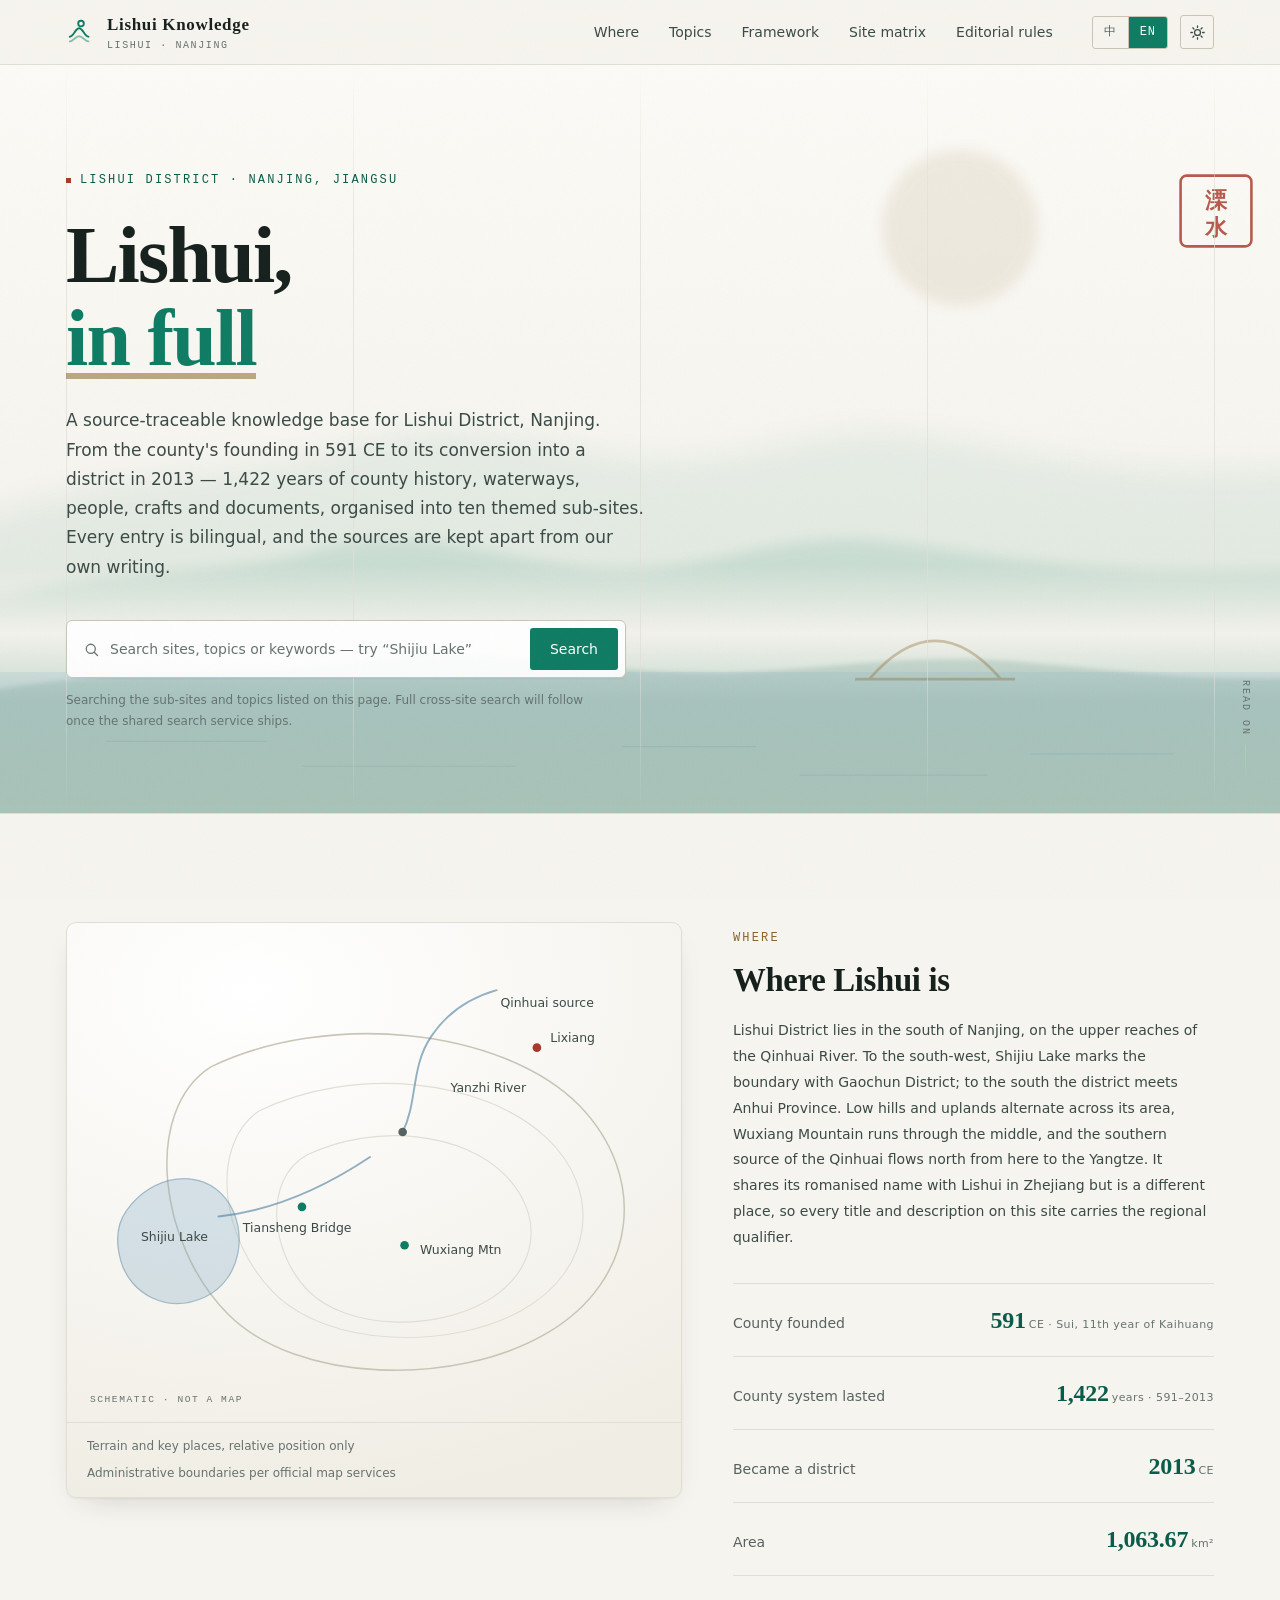
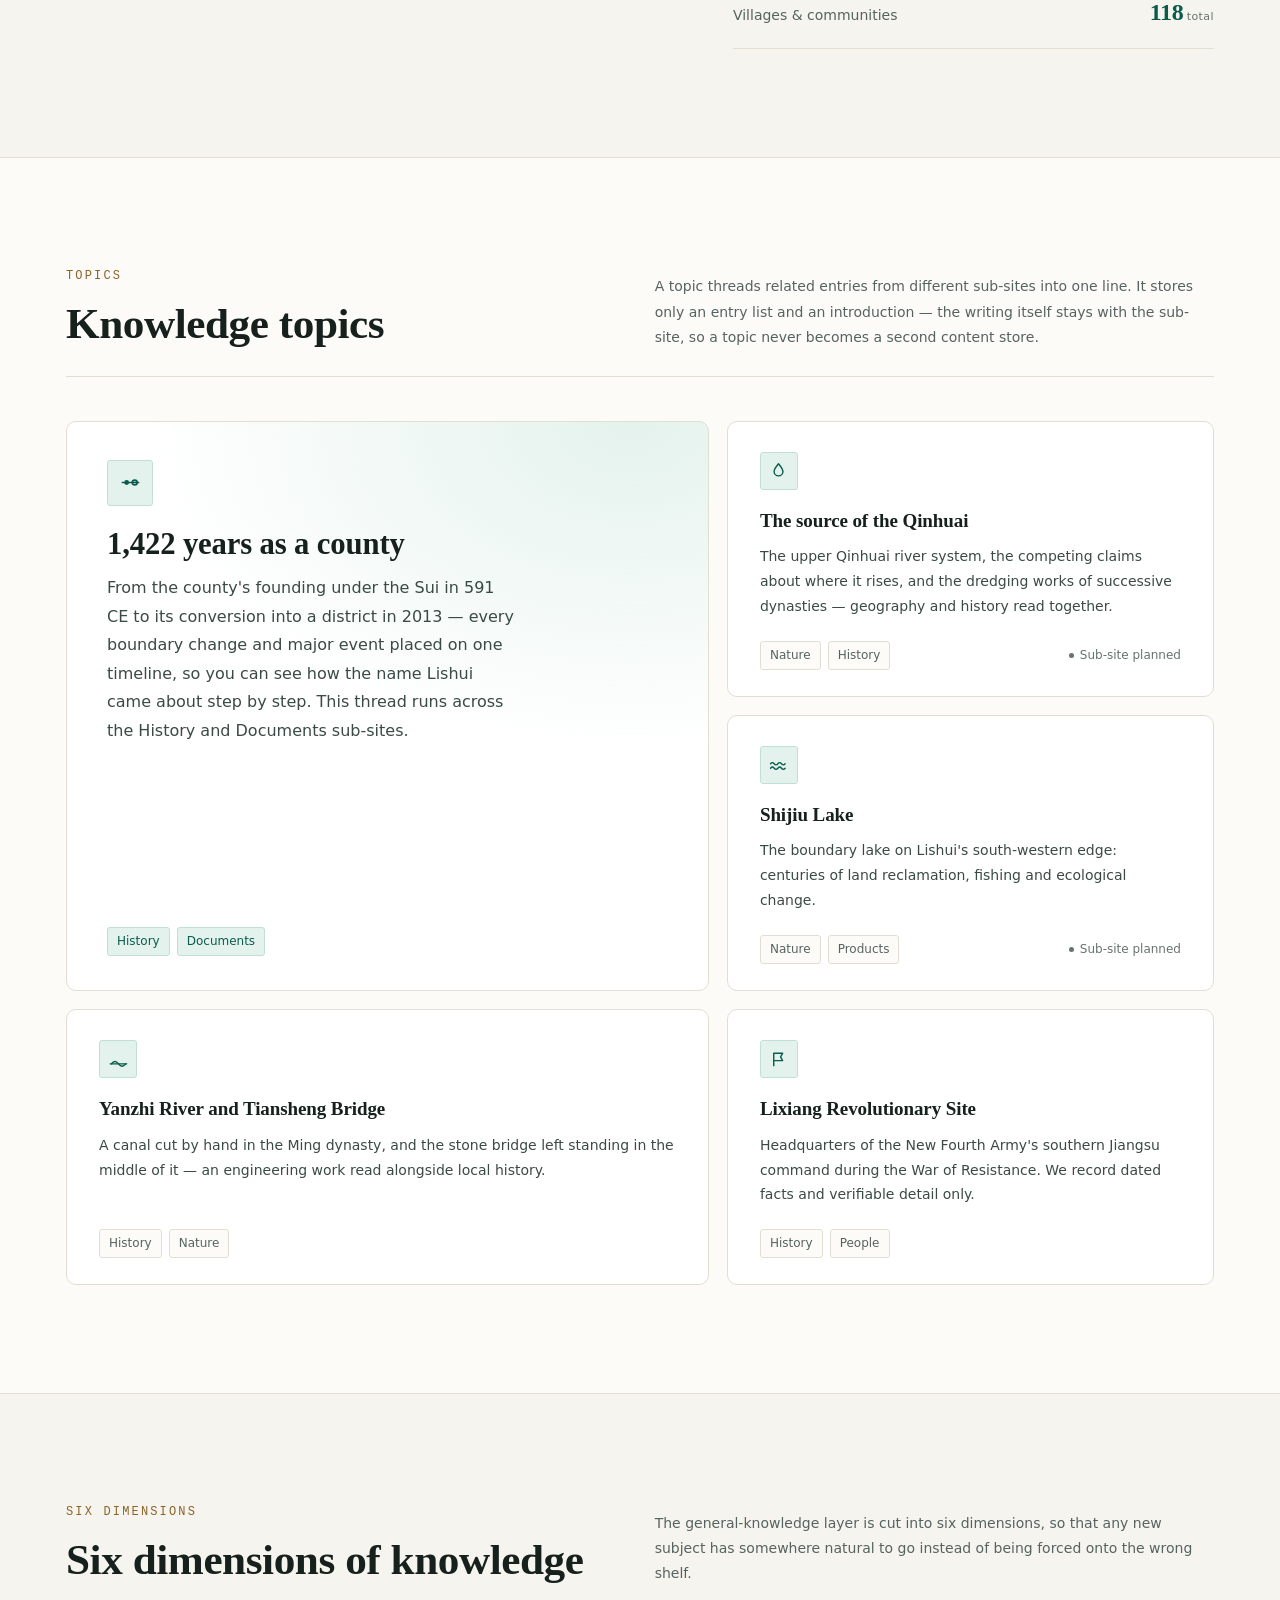
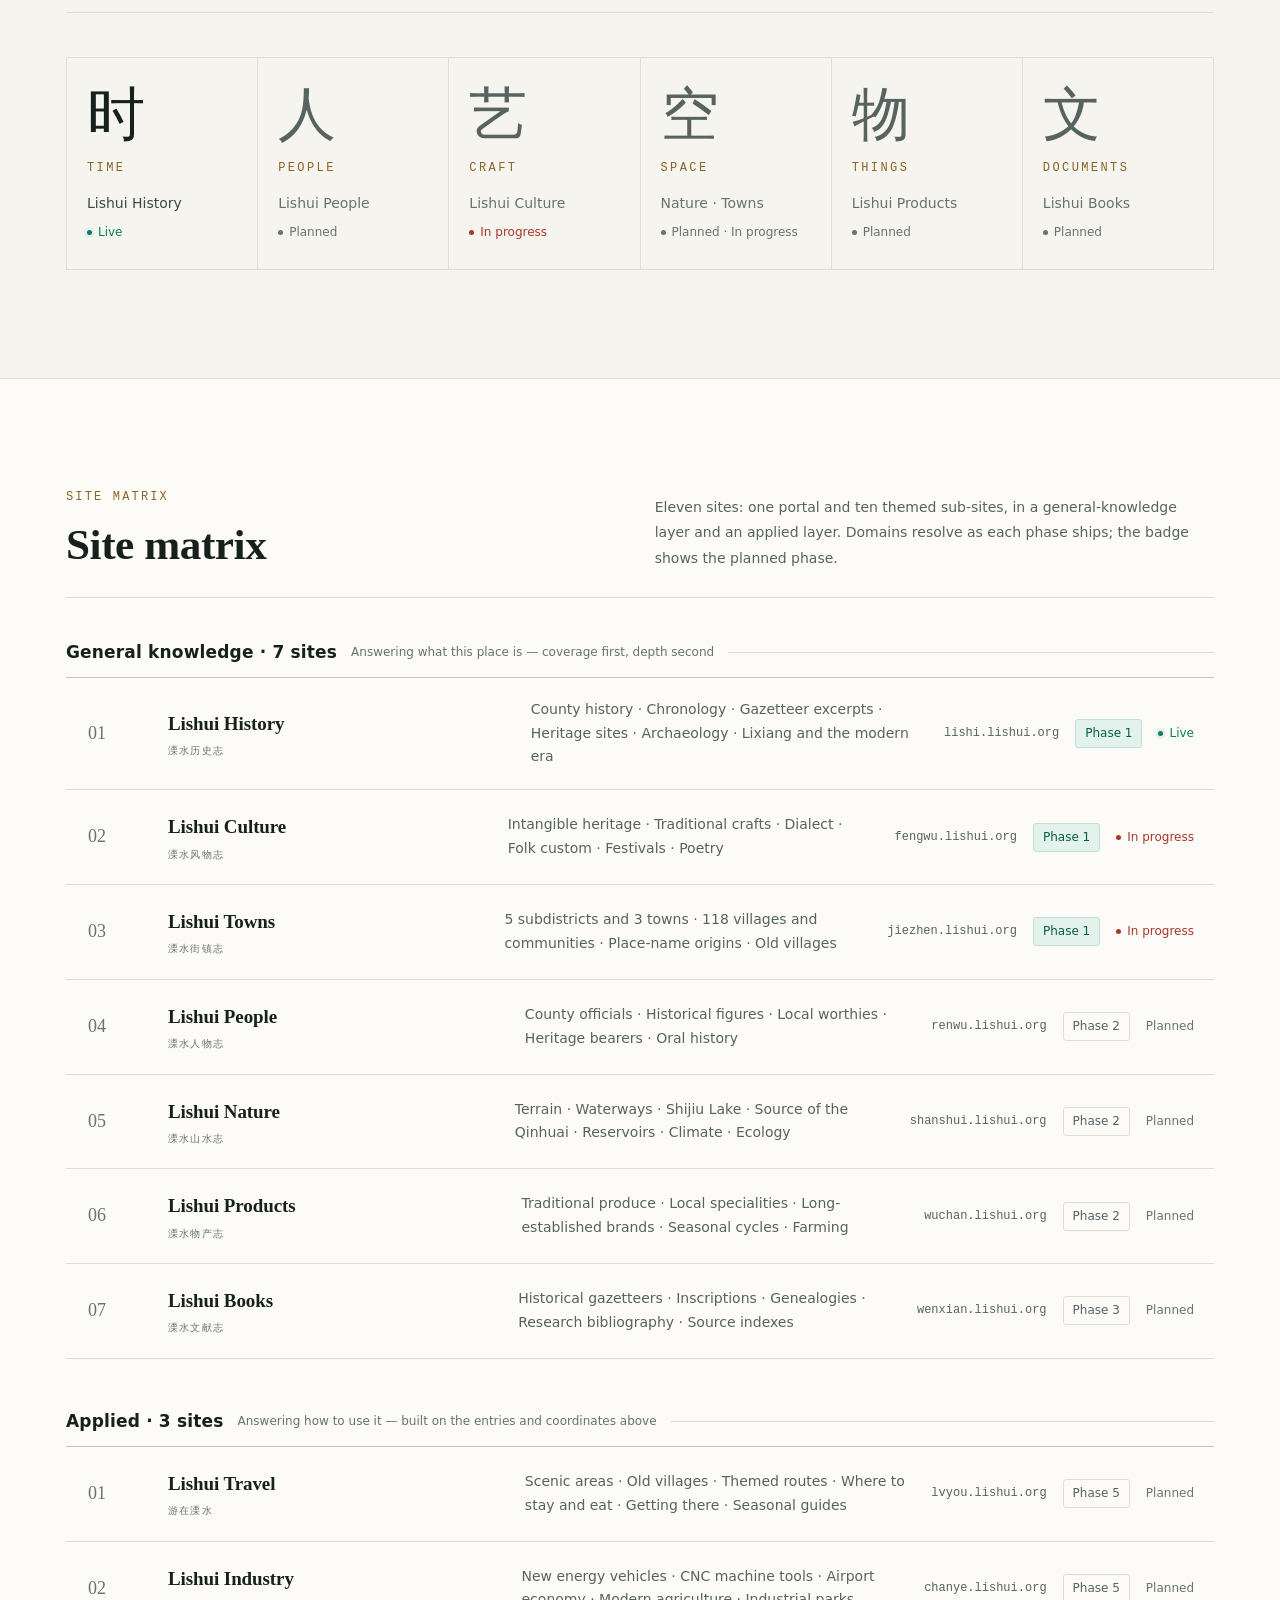
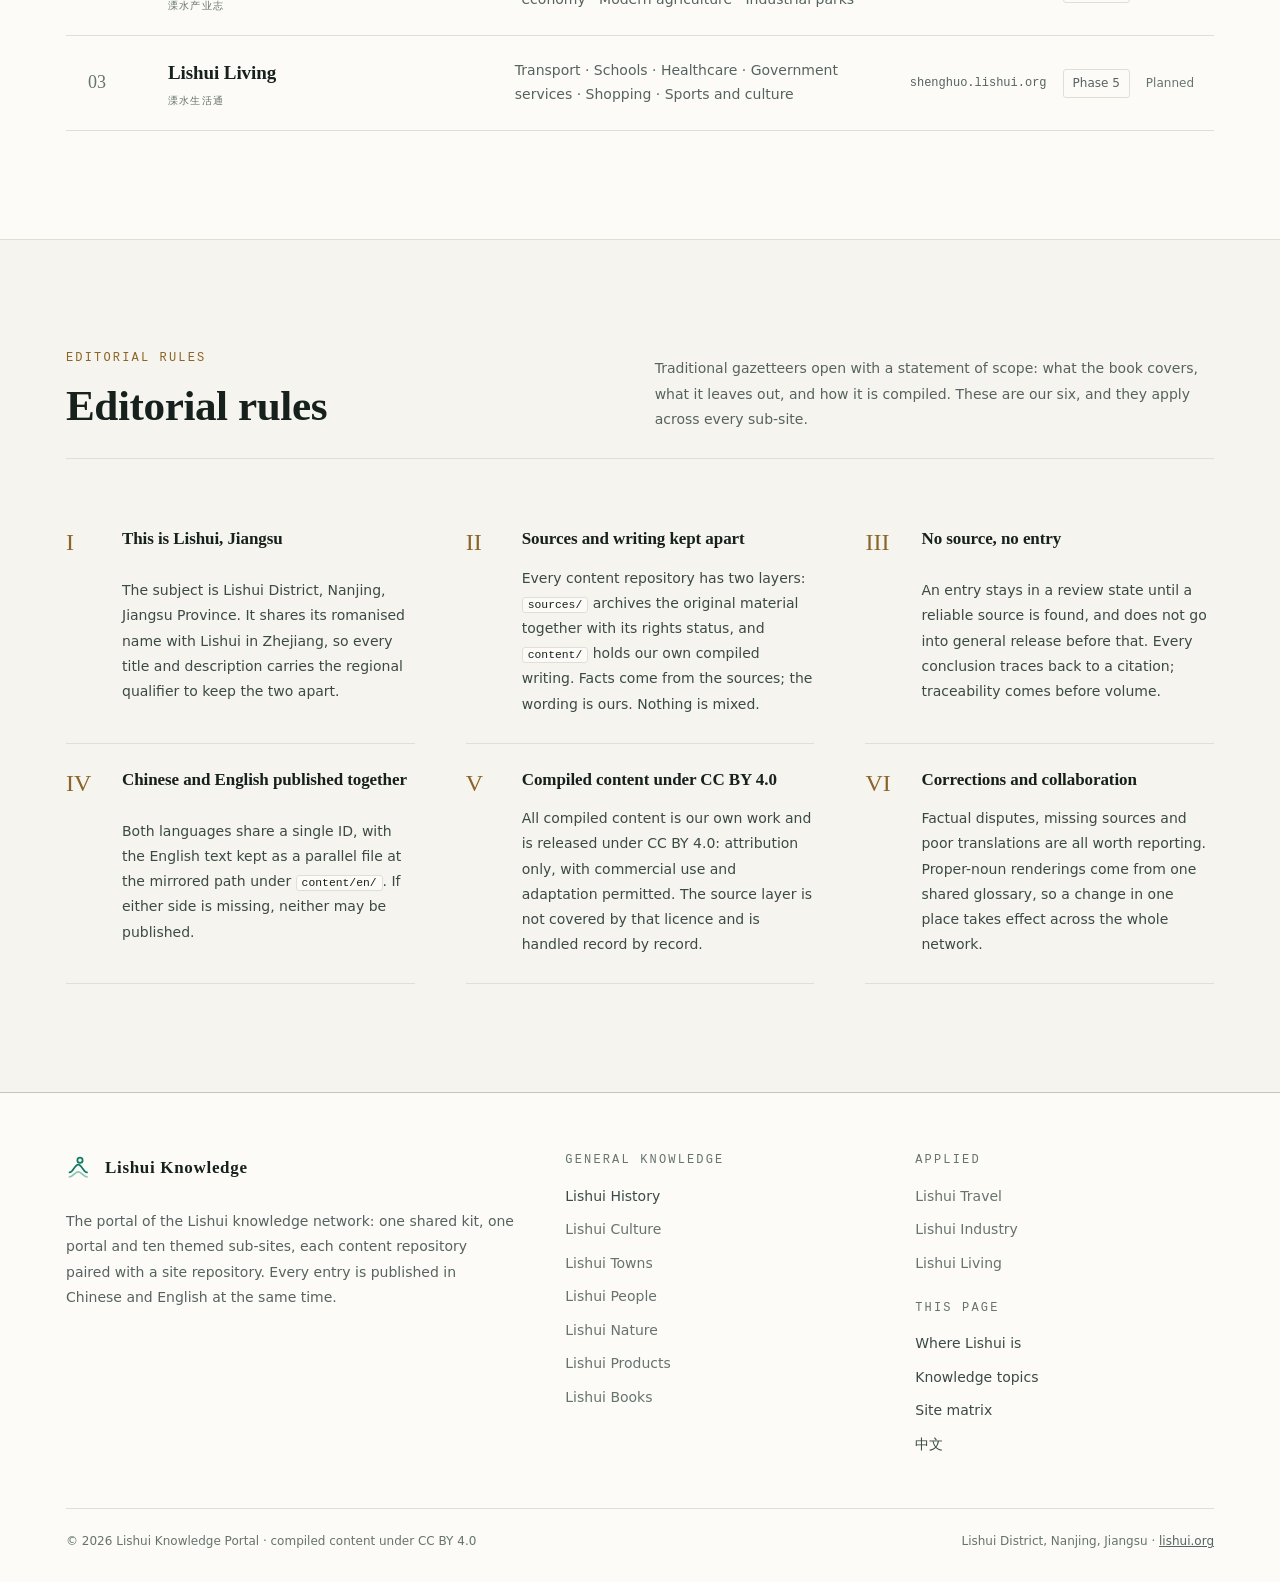
==== commit 67047d81: "Explain on the page why an unlaunched sub-site cannot be clicked Sub-sites that are not live lose th" ====
--- a/en/index.html
+++ b/en/index.html
@@ -333,7 +333,7 @@
           </span>
         </a>
 
-        <a class="topic reveal" href="https://shanshui.lishui.org/en/" data-searchable
+        <a class="topic reveal" data-searchable
            data-search-text="Qinhuai river source upper reaches dredging waterways 秦淮源头 水系 疏浚 山水志 历史志">
           <span class="topic__glyph">
             <svg viewBox="0 0 24 24" fill="none" aria-hidden="true">
@@ -346,10 +346,11 @@
           <span class="topic__foot">
             <span class="chip">Nature</span>
             <span class="chip">History</span>
-          </span>
-        </a>
-
-        <a class="topic reveal" href="https://shanshui.lishui.org/en/" data-searchable
+            <span class="status topic__status">Sub-site planned</span>
+          </span>
+        </a>
+
+        <a class="topic reveal" data-searchable
            data-search-text="Shijiu Lake boundary lake reclamation fishing ecology 石臼湖 围垦 渔业 生态 山水志 物产志">
           <span class="topic__glyph">
             <svg viewBox="0 0 24 24" fill="none" aria-hidden="true">
@@ -362,6 +363,7 @@
           <span class="topic__foot">
             <span class="chip">Nature</span>
             <span class="chip">Products</span>
+            <span class="status topic__status">Sub-site planned</span>
           </span>
         </a>
 
@@ -420,31 +422,37 @@
           <span class="dim__char">时</span>
           <span class="dim__label">Time</span>
           <span class="dim__site">Lishui History</span>
-        </a>
-        <a class="dim" href="https://renwu.lishui.org/en/">
+          <span class="status dim__status" data-status="live">Live</span>
+        </a>
+        <a class="dim">
           <span class="dim__char">人</span>
           <span class="dim__label">People</span>
           <span class="dim__site">Lishui People</span>
-        </a>
-        <a class="dim" href="https://fengwu.lishui.org/en/">
+          <span class="status dim__status">Planned</span>
+        </a>
+        <a class="dim">
           <span class="dim__char">艺</span>
           <span class="dim__label">Craft</span>
           <span class="dim__site">Lishui Culture</span>
-        </a>
-        <a class="dim" href="https://shanshui.lishui.org/en/">
+          <span class="status dim__status" data-status="building">In progress</span>
+        </a>
+        <a class="dim">
           <span class="dim__char">空</span>
           <span class="dim__label">Space</span>
           <span class="dim__site">Nature · Towns</span>
-        </a>
-        <a class="dim" href="https://wuchan.lishui.org/en/">
+          <span class="status dim__status">Planned · In progress</span>
+        </a>
+        <a class="dim">
           <span class="dim__char">物</span>
           <span class="dim__label">Things</span>
           <span class="dim__site">Lishui Products</span>
-        </a>
-        <a class="dim" href="https://wenxian.lishui.org/en/">
+          <span class="status dim__status">Planned</span>
+        </a>
+        <a class="dim">
           <span class="dim__char">文</span>
           <span class="dim__label">Documents</span>
           <span class="dim__site">Lishui Books</span>
+          <span class="status dim__status">Planned</span>
         </a>
       </div>
     </div>
@@ -487,7 +495,7 @@
             </span>
           </a>
 
-          <a class="row reveal" href="https://fengwu.lishui.org/en/" data-searchable
+          <a class="row reveal" data-searchable
              data-search-text="Lishui Culture intangible heritage crafts dialect folk custom festivals poetry 溧水风物志 非遗 传统技艺 方言 民俗 第1期">
             <span class="row__no">02</span>
             <span>
@@ -502,7 +510,7 @@
             </span>
           </a>
 
-          <a class="row reveal" href="https://jiezhen.lishui.org/en/" data-searchable
+          <a class="row reveal" data-searchable
              data-search-text="Lishui Towns subdistricts towns villages communities place names old villages 溧水街镇志 街道 镇 地名 古村落 第1期">
             <span class="row__no">03</span>
             <span>
@@ -517,7 +525,7 @@
             </span>
           </a>
 
-          <a class="row reveal" href="https://renwu.lishui.org/en/" data-searchable
+          <a class="row reveal" data-searchable
              data-search-text="Lishui People officials historical figures worthies heritage bearers oral history 溧水人物志 职官 名人 乡贤 传承人 第2期">
             <span class="row__no">04</span>
             <span>
@@ -532,7 +540,7 @@
             </span>
           </a>
 
-          <a class="row reveal" href="https://shanshui.lishui.org/en/" data-searchable
+          <a class="row reveal" data-searchable
              data-search-text="Lishui Nature terrain waterways Shijiu Lake Qinhuai source reservoirs climate ecology Wuxiang 溧水山水志 地形 水系 石臼湖 秦淮源头 第2期">
             <span class="row__no">05</span>
             <span>
@@ -547,7 +555,7 @@
             </span>
           </a>
 
-          <a class="row reveal" href="https://wuchan.lishui.org/en/" data-searchable
+          <a class="row reveal" data-searchable
              data-search-text="Lishui Products produce specialities long-established brands seasonal farming 溧水物产志 物产 名产 老字号 时令 第2期">
             <span class="row__no">06</span>
             <span>
@@ -562,7 +570,7 @@
             </span>
           </a>
 
-          <a class="row reveal" href="https://wenxian.lishui.org/en/" data-searchable
+          <a class="row reveal" data-searchable
              data-search-text="Lishui Books gazetteers inscriptions genealogies research bibliography indexes 溧水文献志 旧志 碑刻 家谱 论著 第3期">
             <span class="row__no">07</span>
             <span>
@@ -587,7 +595,7 @@
         </div>
 
         <div class="rows">
-          <a class="row reveal" href="https://lvyou.lishui.org/en/" data-searchable
+          <a class="row reveal" data-searchable
              data-search-text="Lishui Travel scenic areas old villages routes stay eat getting there 游在溧水 景区 线路 住宿 第5期">
             <span class="row__no">01</span>
             <span>
@@ -602,7 +610,7 @@
             </span>
           </a>
 
-          <a class="row reveal" href="https://chanye.lishui.org/en/" data-searchable
+          <a class="row reveal" data-searchable
              data-search-text="Lishui Industry new energy vehicles CNC machine tools airport economy agriculture parks 溧水产业志 新能源汽车 数控机床 临空经济 第5期">
             <span class="row__no">02</span>
             <span>
@@ -617,7 +625,7 @@
             </span>
           </a>
 
-          <a class="row reveal" href="https://shenghuo.lishui.org/en/" data-searchable
+          <a class="row reveal" data-searchable
              data-search-text="Lishui Living transport schools healthcare government services shopping sports 溧水生活通 交通 教育 医疗 政务 第5期">
             <span class="row__no">03</span>
             <span>
@@ -717,21 +725,21 @@
         <h4>General knowledge</h4>
         <div class="footer__links">
           <a href="https://lishi.lishui.org/en/">Lishui History</a>
-          <a href="https://fengwu.lishui.org/en/">Lishui Culture</a>
-          <a href="https://jiezhen.lishui.org/en/">Lishui Towns</a>
-          <a href="https://renwu.lishui.org/en/">Lishui People</a>
-          <a href="https://shanshui.lishui.org/en/">Lishui Nature</a>
-          <a href="https://wuchan.lishui.org/en/">Lishui Products</a>
-          <a href="https://wenxian.lishui.org/en/">Lishui Books</a>
+          <a>Lishui Culture</a>
+          <a>Lishui Towns</a>
+          <a>Lishui People</a>
+          <a>Lishui Nature</a>
+          <a>Lishui Products</a>
+          <a>Lishui Books</a>
         </div>
       </div>
 
       <div>
         <h4>Applied</h4>
         <div class="footer__links">
-          <a href="https://lvyou.lishui.org/en/">Lishui Travel</a>
-          <a href="https://chanye.lishui.org/en/">Lishui Industry</a>
-          <a href="https://shenghuo.lishui.org/en/">Lishui Living</a>
+          <a>Lishui Travel</a>
+          <a>Lishui Industry</a>
+          <a>Lishui Living</a>
         </div>
         <h4 style="margin-top:26px">This page</h4>
         <div class="footer__links">
--- a/assets/css/site.css
+++ b/assets/css/site.css
@@ -779,12 +779,12 @@
   transform-origin: left;
   transition: transform .45s var(--ease);
 }
-.topic:hover {
+.topic[href]:hover {
   border-color: var(--line-strong);
   box-shadow: var(--shadow);
   transform: translateY(-3px);
 }
-.topic:hover::before { transform: scaleX(1); }
+.topic[href]:hover::before { transform: scaleX(1); }
 
 .topic--lead {
   grid-row: span 2;
@@ -836,6 +836,7 @@
   background: var(--bg-soft);
 }
 .topic--lead .chip { border-color: var(--brand-line); color: var(--brand-ink); background: var(--brand-soft); }
+.topic__status { margin-left: auto; align-self: center; }
 
 .noresult {
   display: none;
@@ -879,8 +880,8 @@
   transform-origin: left;
   transition: transform .45s var(--ease);
 }
-.dim:hover { background: var(--brand-soft); }
-.dim:hover::after { transform: scaleX(1); }
+.dim[href]:hover { background: var(--brand-soft); }
+.dim[href]:hover::after { transform: scaleX(1); }
 
 .dim__char {
   font-family: var(--font-serif);
@@ -889,7 +890,7 @@
   color: var(--ink);
   transition: color .35s var(--ease-soft), transform .45s var(--ease);
 }
-.dim:hover .dim__char { color: var(--brand); transform: translateY(-2px); }
+.dim[href]:hover .dim__char { color: var(--brand); transform: translateY(-2px); }
 
 .dim__label {
   font-size: var(--t-xs);
@@ -902,6 +903,18 @@
   font-size: var(--t-sm);
   color: var(--ink-2);
   line-height: 1.5;
+}
+
+/* 维度卡与专题卡的状态：已上线的可点进入，其余写明在建或规划中，
+   免得读者点了没反应却不知为何。标记沿用站点矩阵的 .status。 */
+.dim__status { margin-top: -6px; }
+.dim__status::before,
+.topic__status::before {
+  content: "";
+  flex: none;
+  width: 5px; height: 5px;
+  border-radius: 50%;
+  background: currentColor;
 }
 
 /* ---------- 站点矩阵 ---------- */
@@ -961,8 +974,8 @@
   transition: transform .45s var(--ease);
 }
 .group--app .row::before { background: var(--gold); }
-.row:hover { background: var(--bg-soft); }
-.row:hover::before { transform: scaleY(1); }
+.row[href]:hover { background: var(--bg-soft); }
+.row[href]:hover::before { transform: scaleY(1); }
 
 .row__no {
   font-family: var(--font-serif);
@@ -977,7 +990,7 @@
   letter-spacing: -.005em;
   transition: color .25s var(--ease-soft);
 }
-.row:hover .row__name { color: var(--brand-ink); }
+.row[href]:hover .row__name { color: var(--brand-ink); }
 .group--app .row:hover .row__name { color: var(--gold-ink); }
 .row__alt {
   display: block;
@@ -1136,7 +1149,22 @@
   width: fit-content;
   transition: color .18s var(--ease-soft);
 }
-.footer__links a:hover { color: var(--brand-ink); }
+.footer__links a[href]:hover { color: var(--brand-ink); }
+
+/* ---------- 未上线的分站不链接 ----------
+   *.lishui.org 是泛解析，未上线子域也能解析到 GitHub Pages，
+   但没有站点认领的主机名不签发证书，点下去是 TLS 报错而不是 404。
+   门户去掉这些链接的 href，由下面几条收掉链接的外观与悬停反馈；
+   分站上线后把子域加进 sites.json 的 status: live 并恢复 href。 */
+
+.row:not([href]),
+.topic:not([href]),
+.dim:not([href]),
+.footer__links a:not([href]) { cursor: default; }
+
+.dim:not([href]) .dim__char { color: var(--ink-3); }
+.dim:not([href]) .dim__site { color: var(--ink-4); }
+.footer__links a:not([href]) { color: var(--ink-4); }
 .footer__bottom {
   display: flex;
   flex-wrap: wrap;
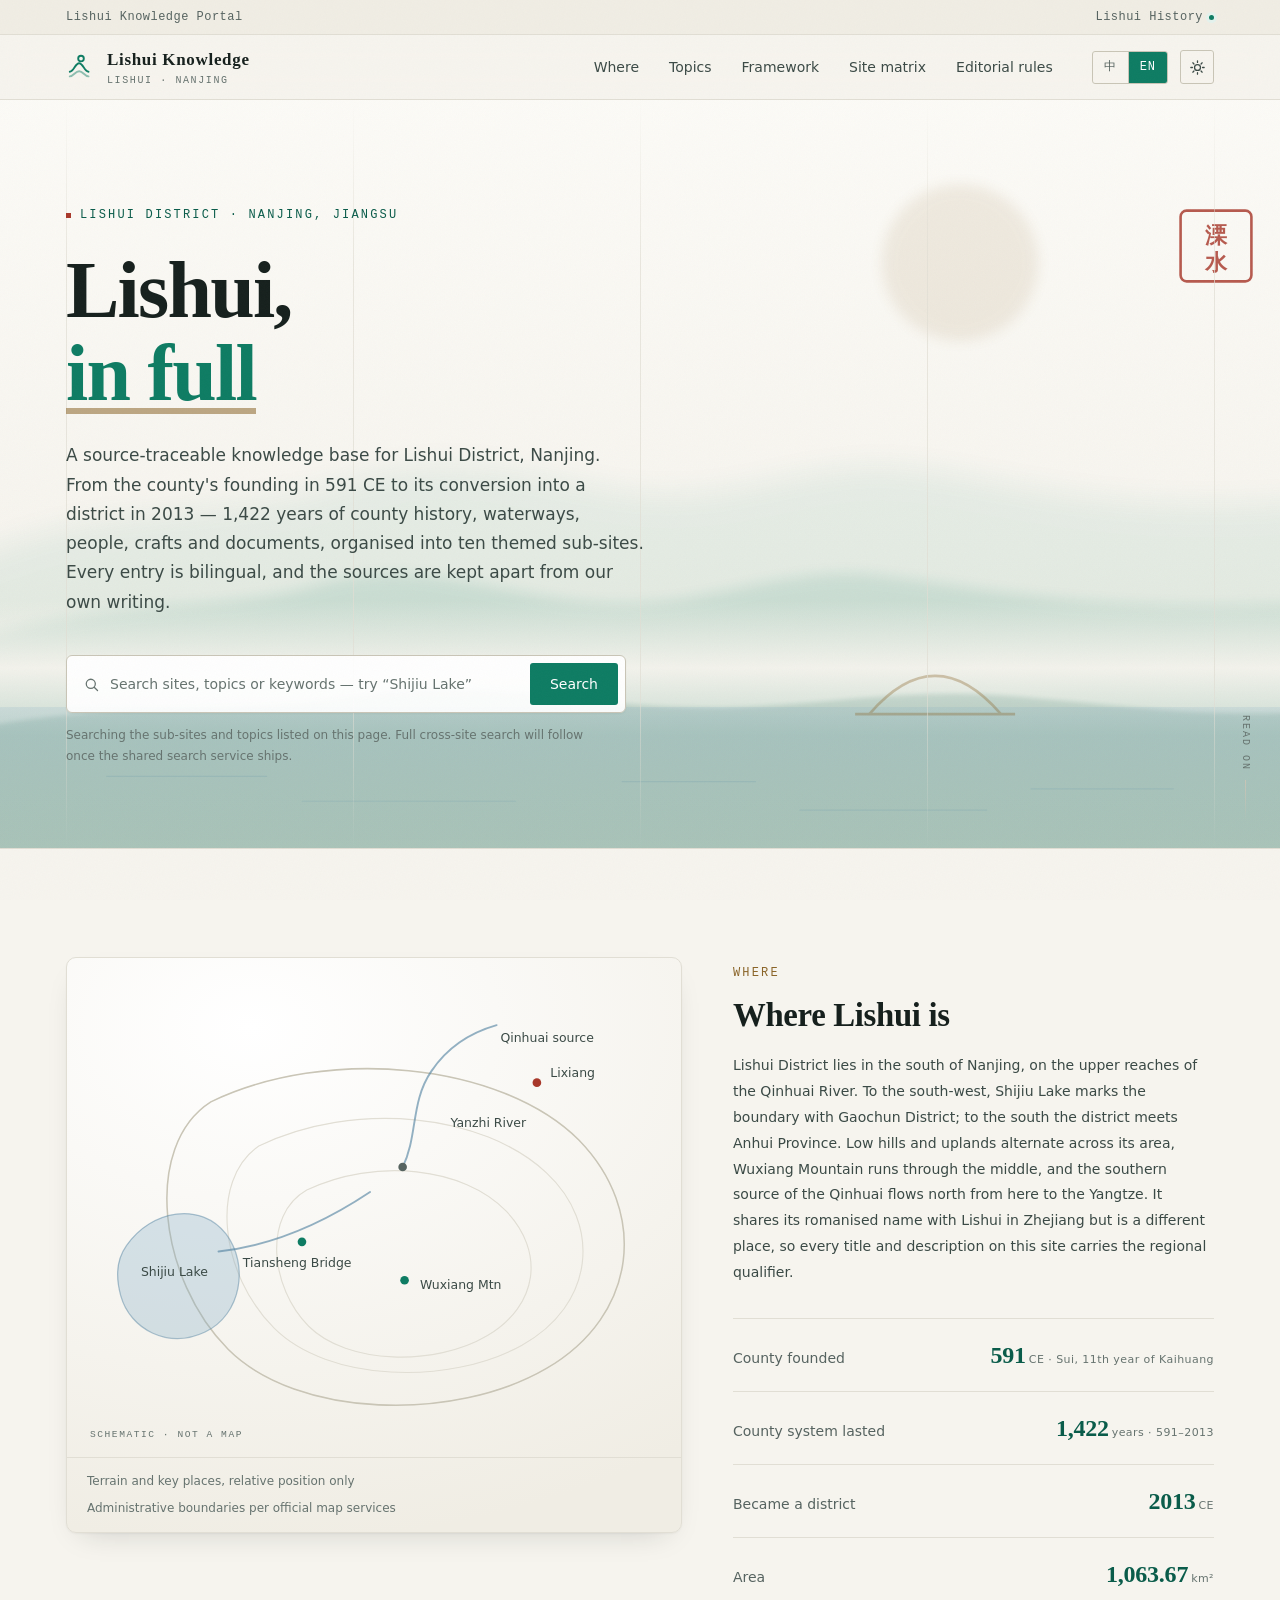
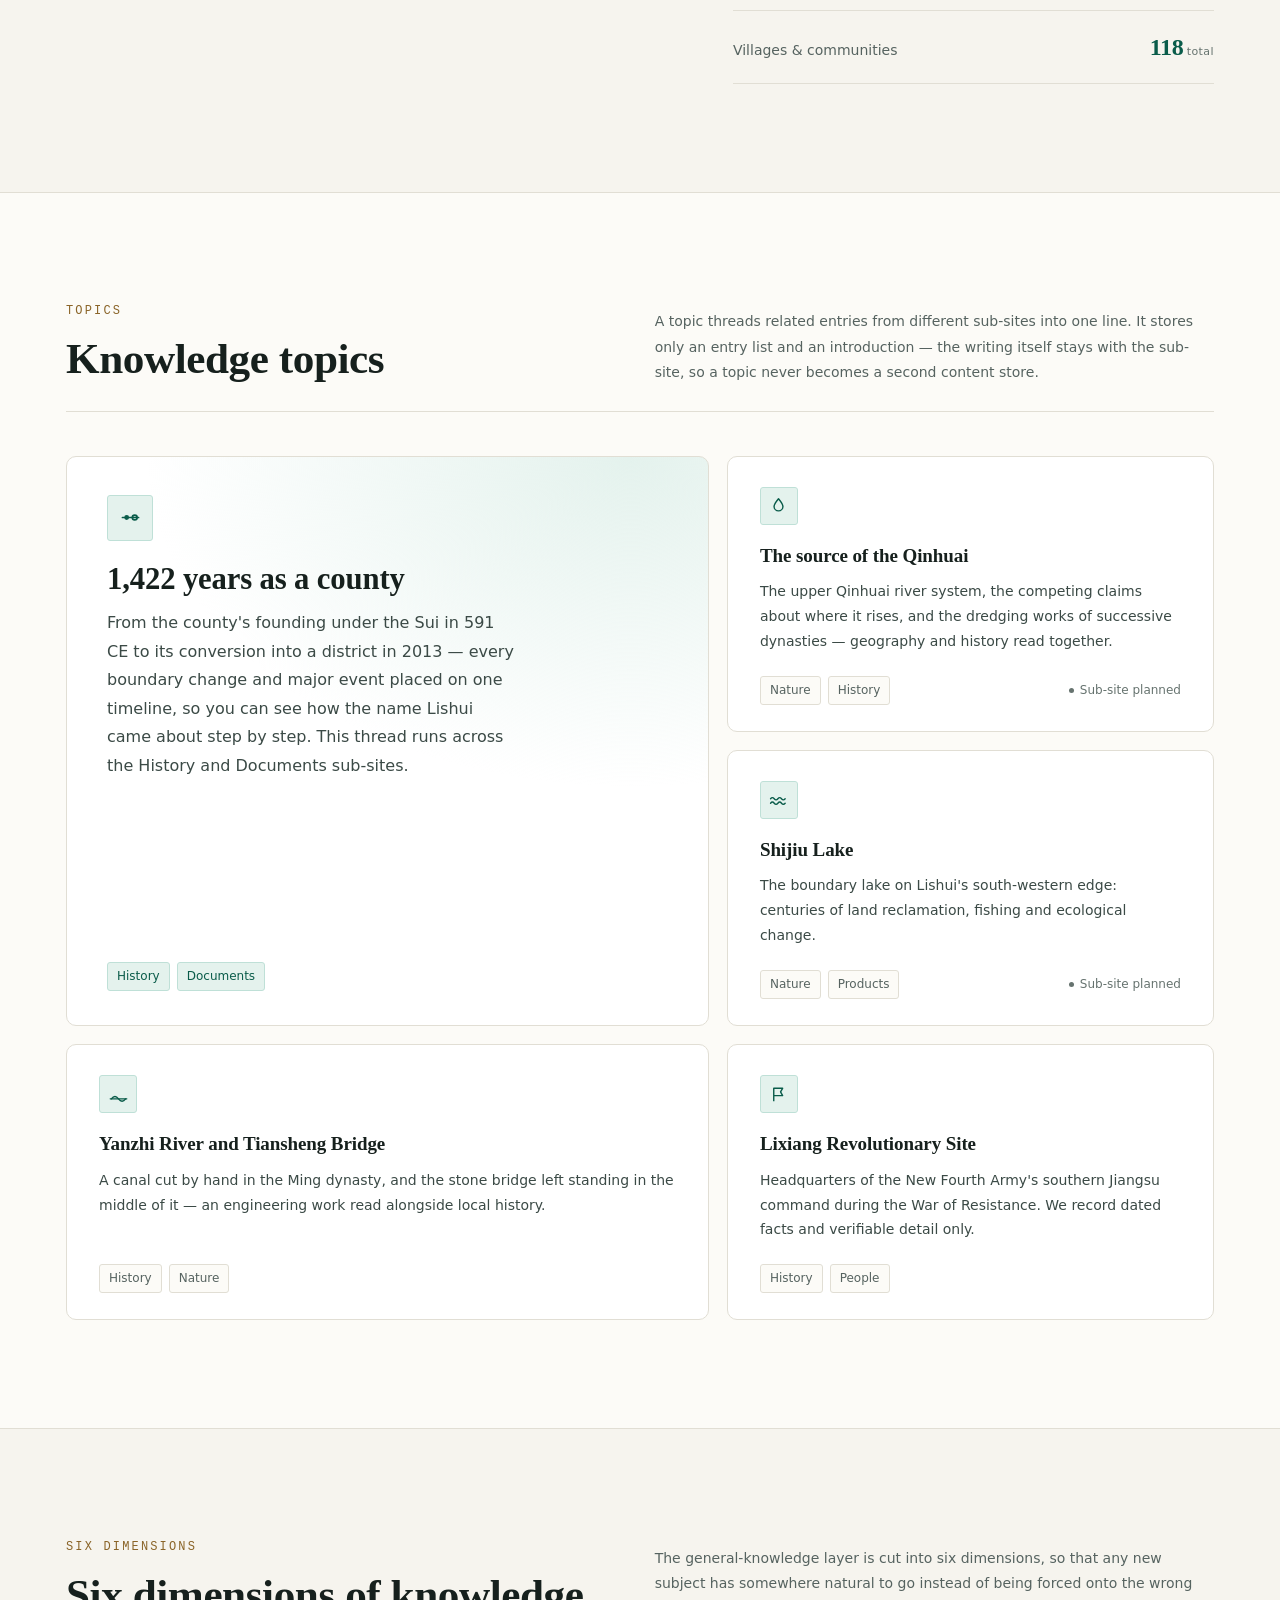
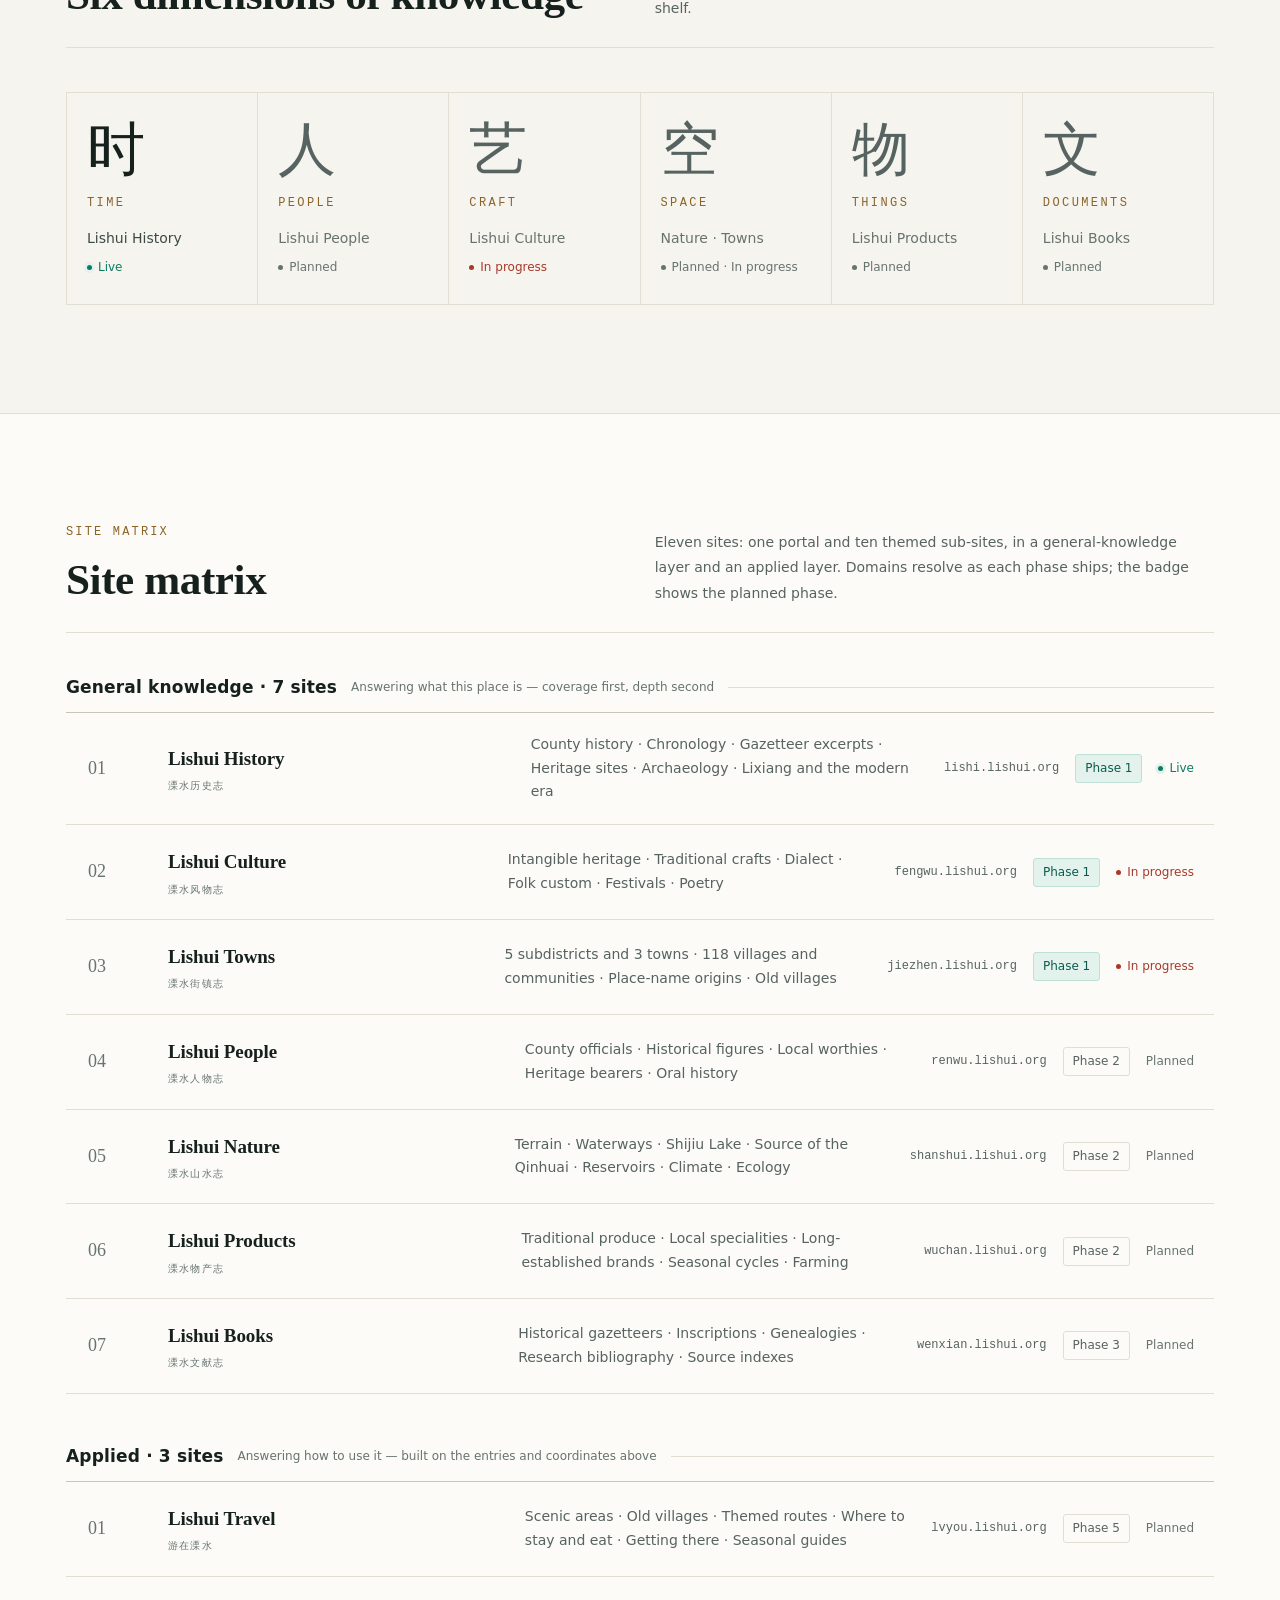
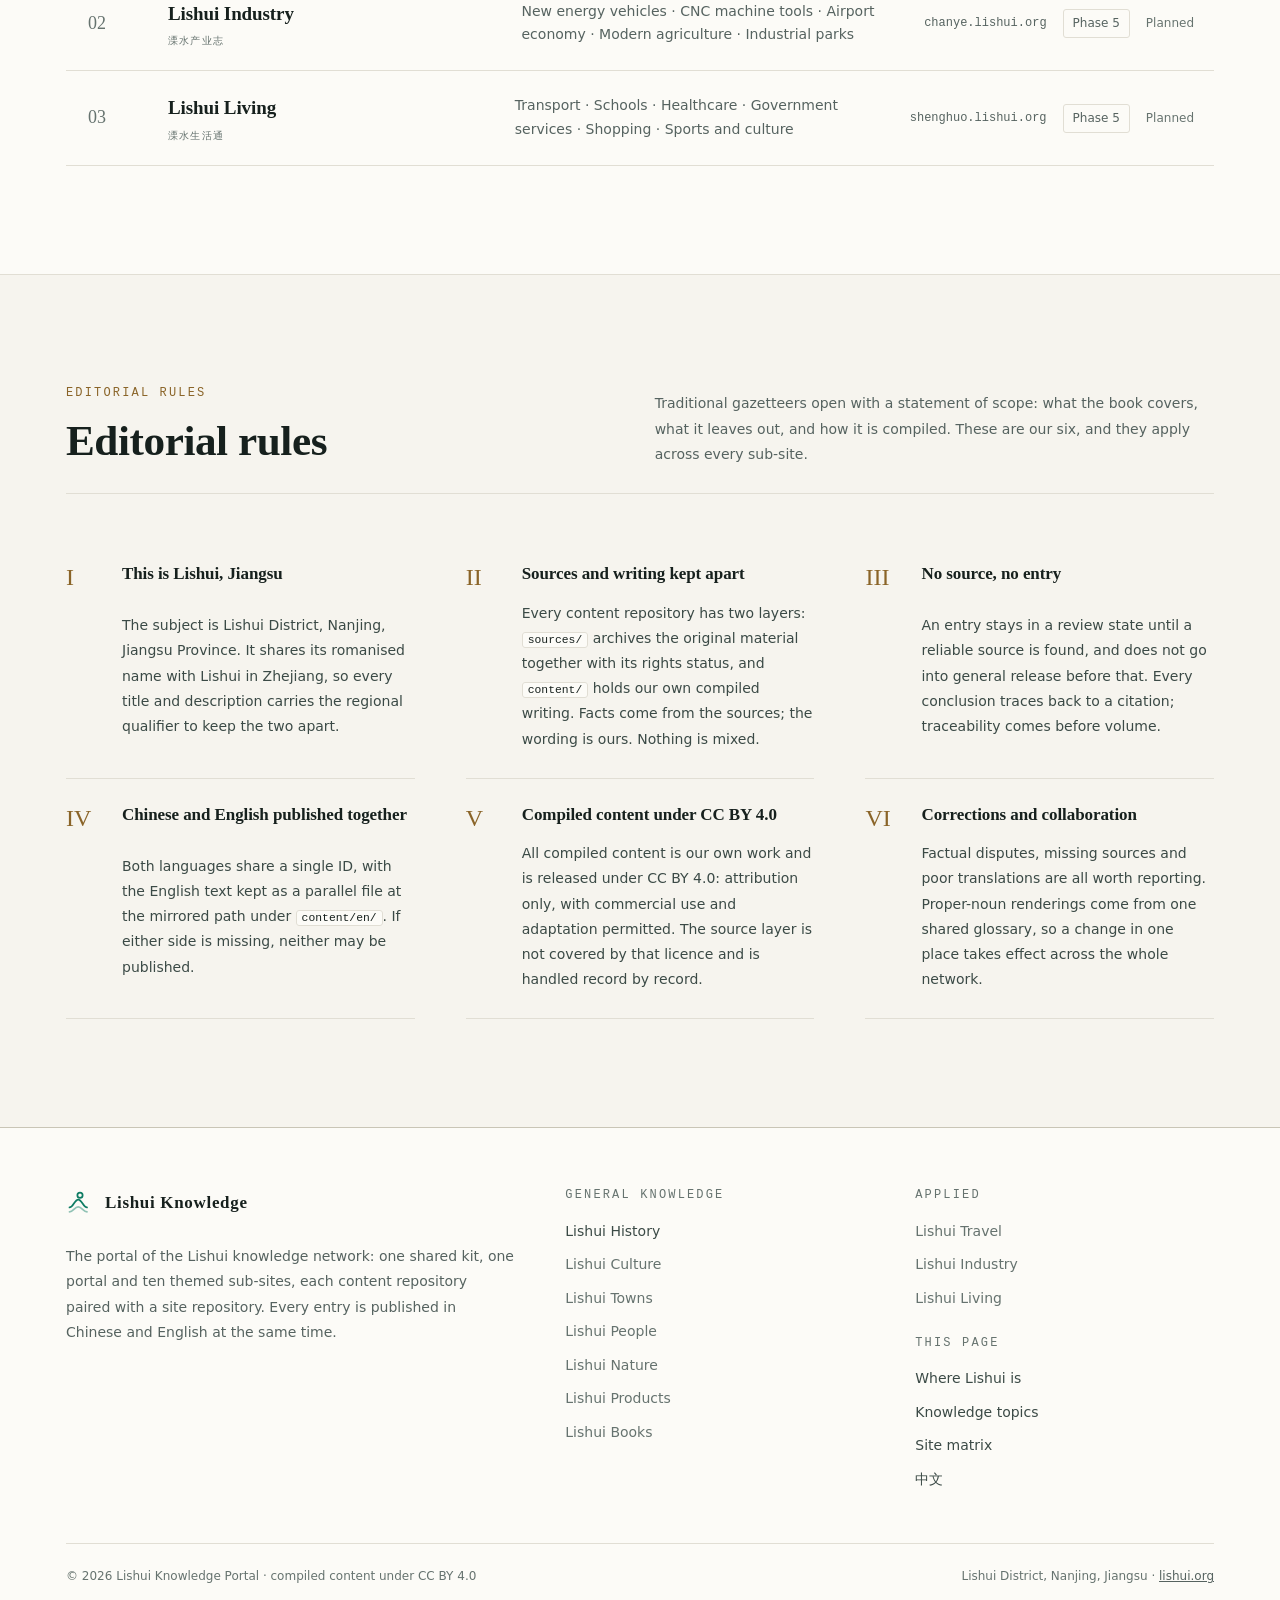
==== commit 6846db2c: "Link the portal to the live sub-sites from the top of the page The portal now carries the same netwo" ====
--- a/en/index.html
+++ b/en/index.html
@@ -84,6 +84,15 @@
 
 <a class="skip-link" href="#main">Skip to main content</a>
 
+<div class="netbar">
+  <div class="wrap netbar__inner">
+    <span class="netbar__here">Lishui Knowledge Portal</span>
+    <span class="netbar__sites">
+      <a class="netbar__site" href="https://lishi.lishui.org/en/">Lishui History<span class="netbar__dot" aria-hidden="true"></span></a>
+    </span>
+  </div>
+</div>
+
 <header class="topbar">
   <div class="wrap topbar__inner">
     <a class="wordmark" href="/" aria-label="Lishui Knowledge Portal home">
--- a/assets/css/site.css
+++ b/assets/css/site.css
@@ -203,6 +203,50 @@
   transition: transform .2s var(--ease);
 }
 .skip-link:focus { transform: translate(-50%, 0); }
+
+/* ---------- 站群带 ----------
+   门户与分站共用一条细带：门户这头列已上线的分站，分站那头指回门户。
+   从搜索引擎直接落进分站的读者，靠它知道自己在站群里的位置。 */
+
+.netbar {
+  background: var(--surface-2);
+  border-bottom: 1px solid var(--line);
+  font-family: var(--font-mono);
+  font-size: var(--t-xs);
+  letter-spacing: .04em;
+}
+
+.netbar__inner {
+  min-height: 34px;
+  display: flex;
+  align-items: center;
+  gap: 16px;
+}
+
+.netbar__here { color: var(--ink-3); }
+
+.netbar__sites {
+  display: flex;
+  align-items: center;
+  gap: 14px;
+  margin-left: auto;
+}
+
+.netbar__site {
+  display: inline-flex;
+  align-items: center;
+  gap: 6px;
+  color: var(--ink-3);
+  text-decoration: none;
+  transition: color .18s var(--ease-soft);
+}
+.netbar__site:hover { color: var(--brand); }
+.netbar__dot {
+  width: 5px; height: 5px;
+  border-radius: 50%;
+  background: var(--brand);
+  box-shadow: 0 0 0 3px var(--brand-soft);
+}
 
 /* ---------- 顶栏 ---------- */
 
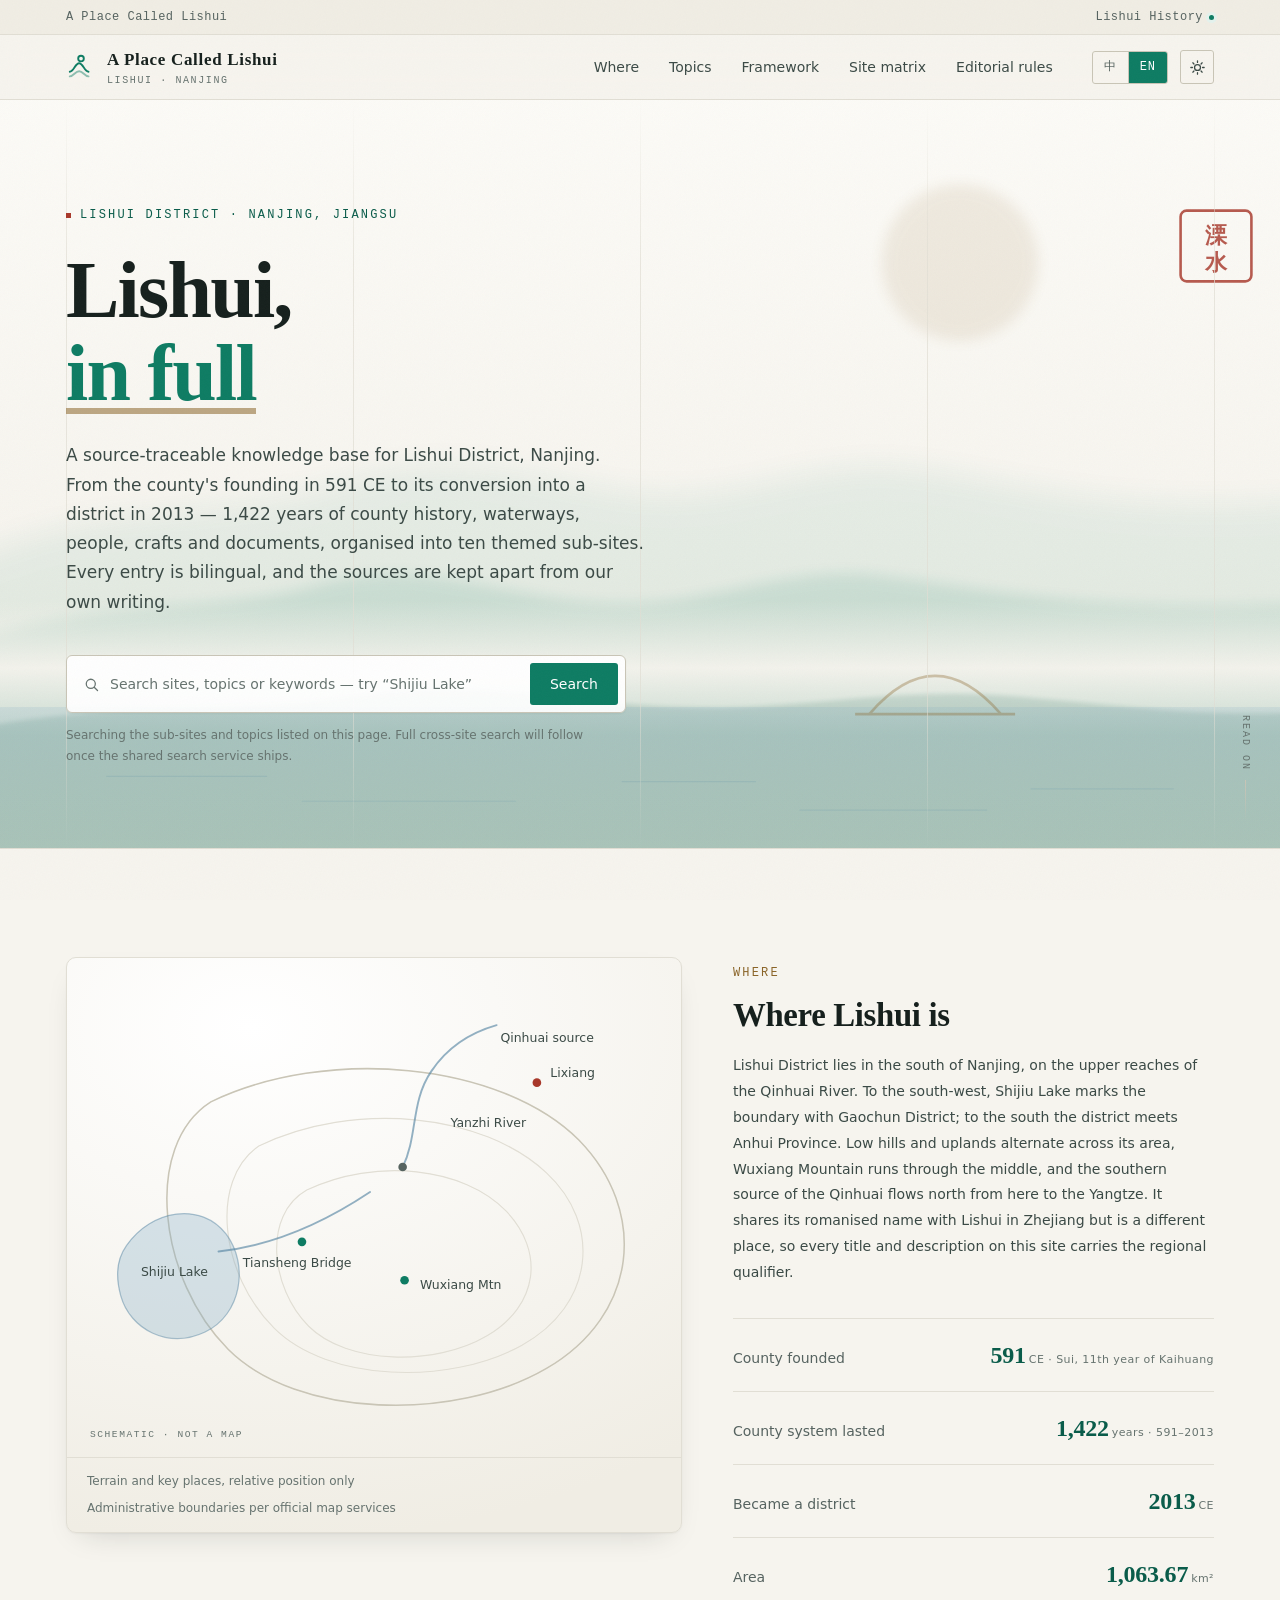
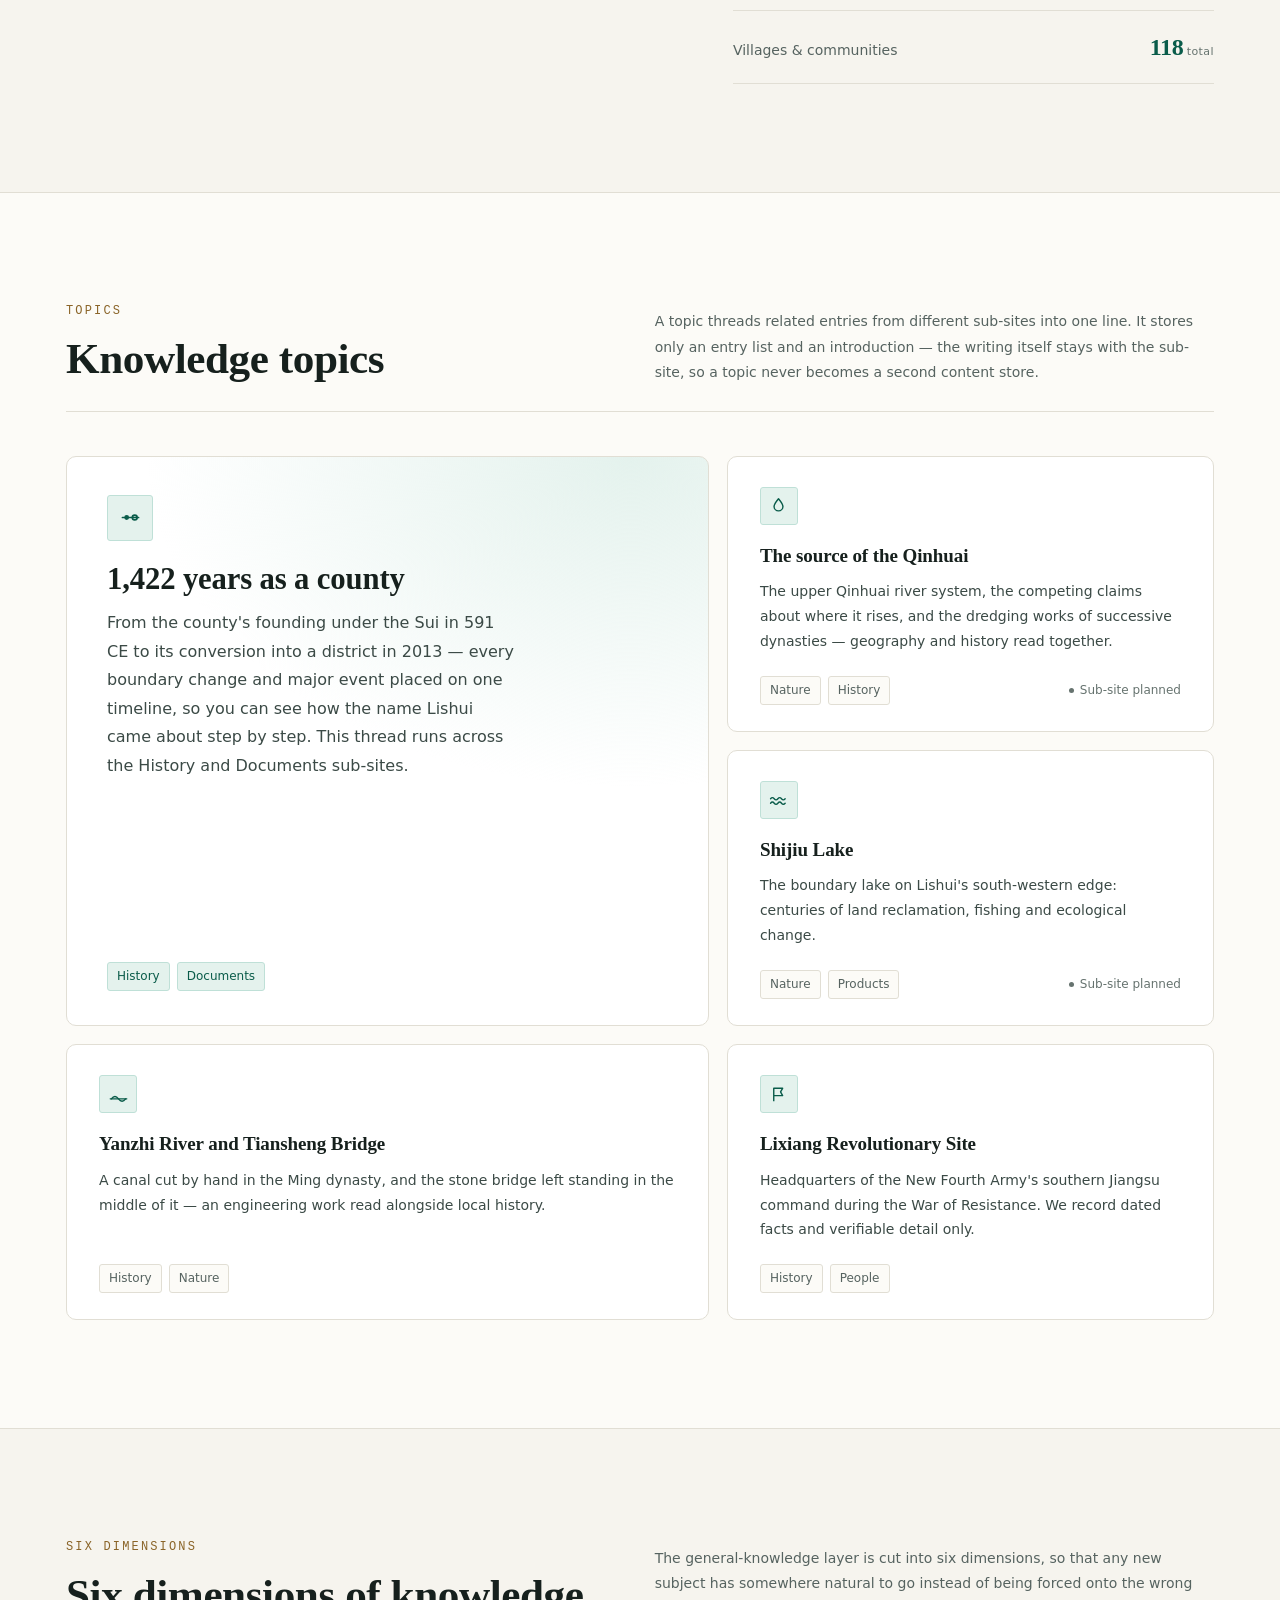
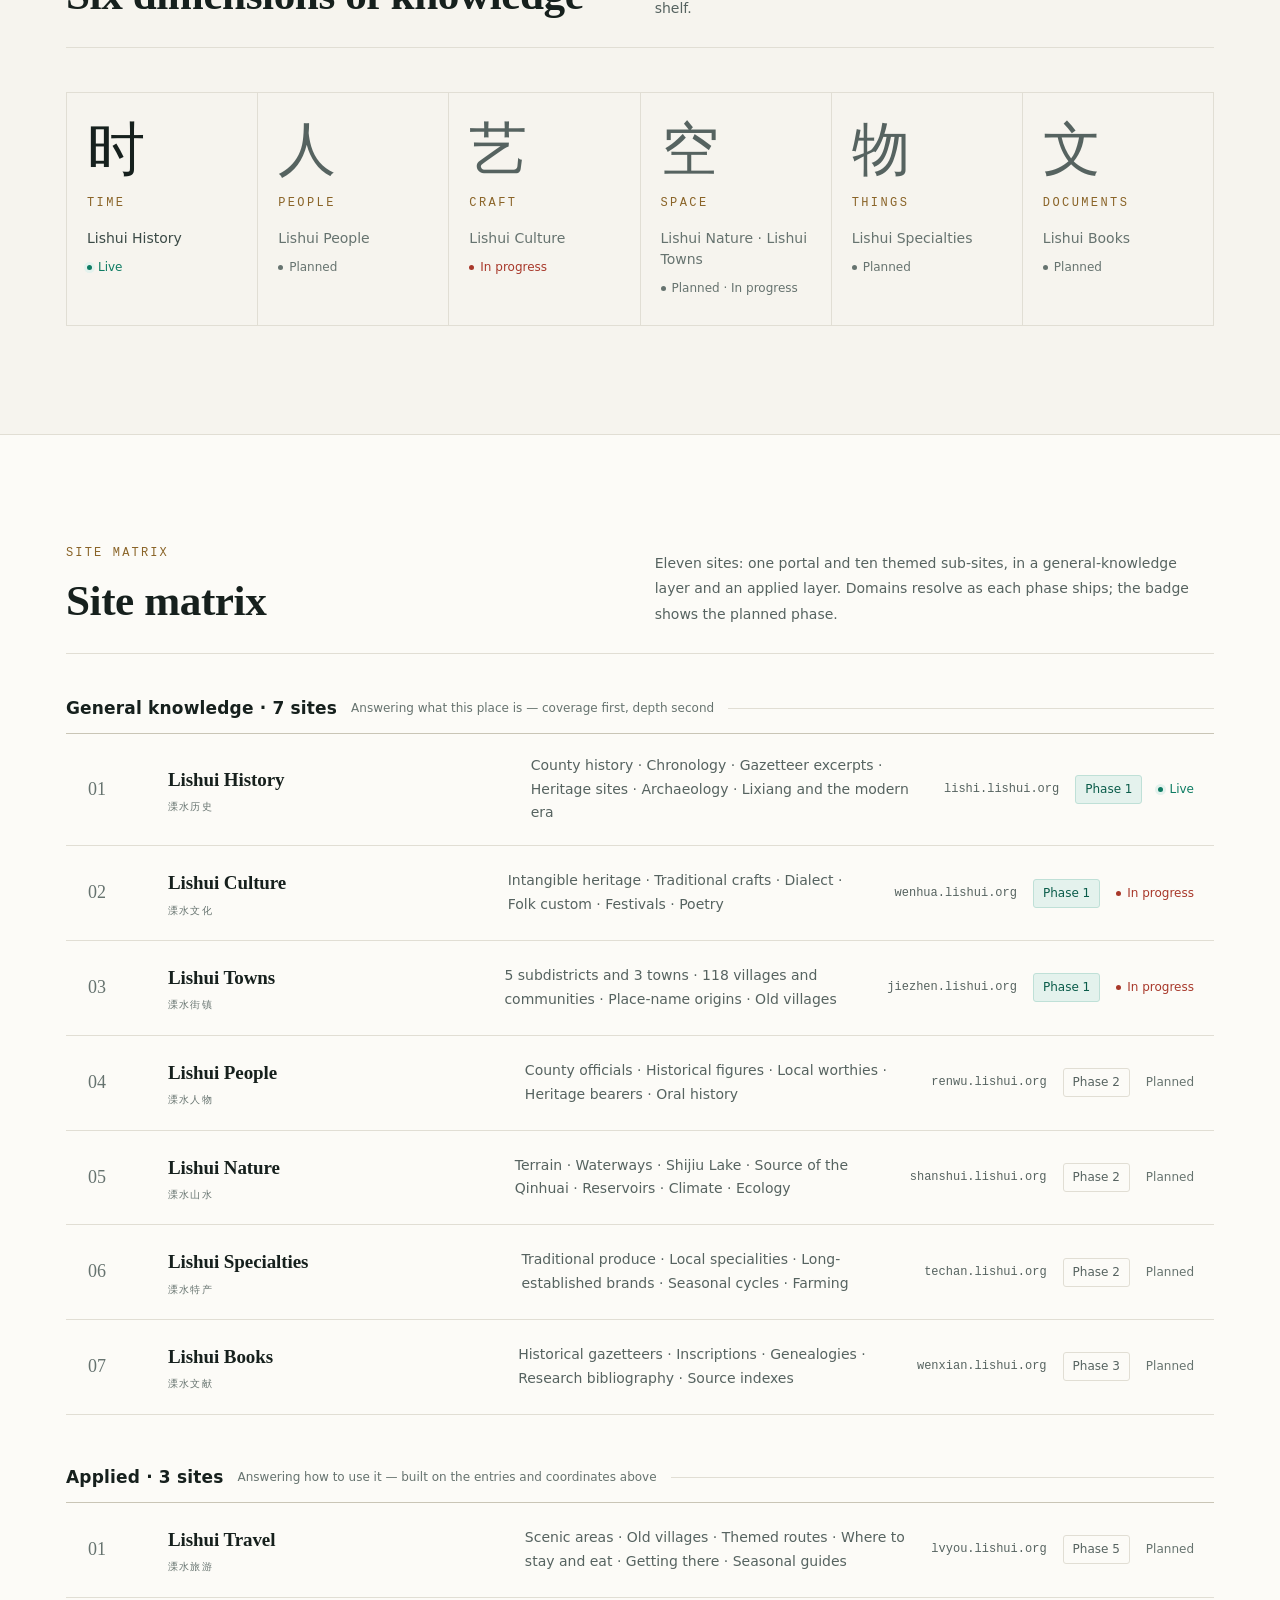
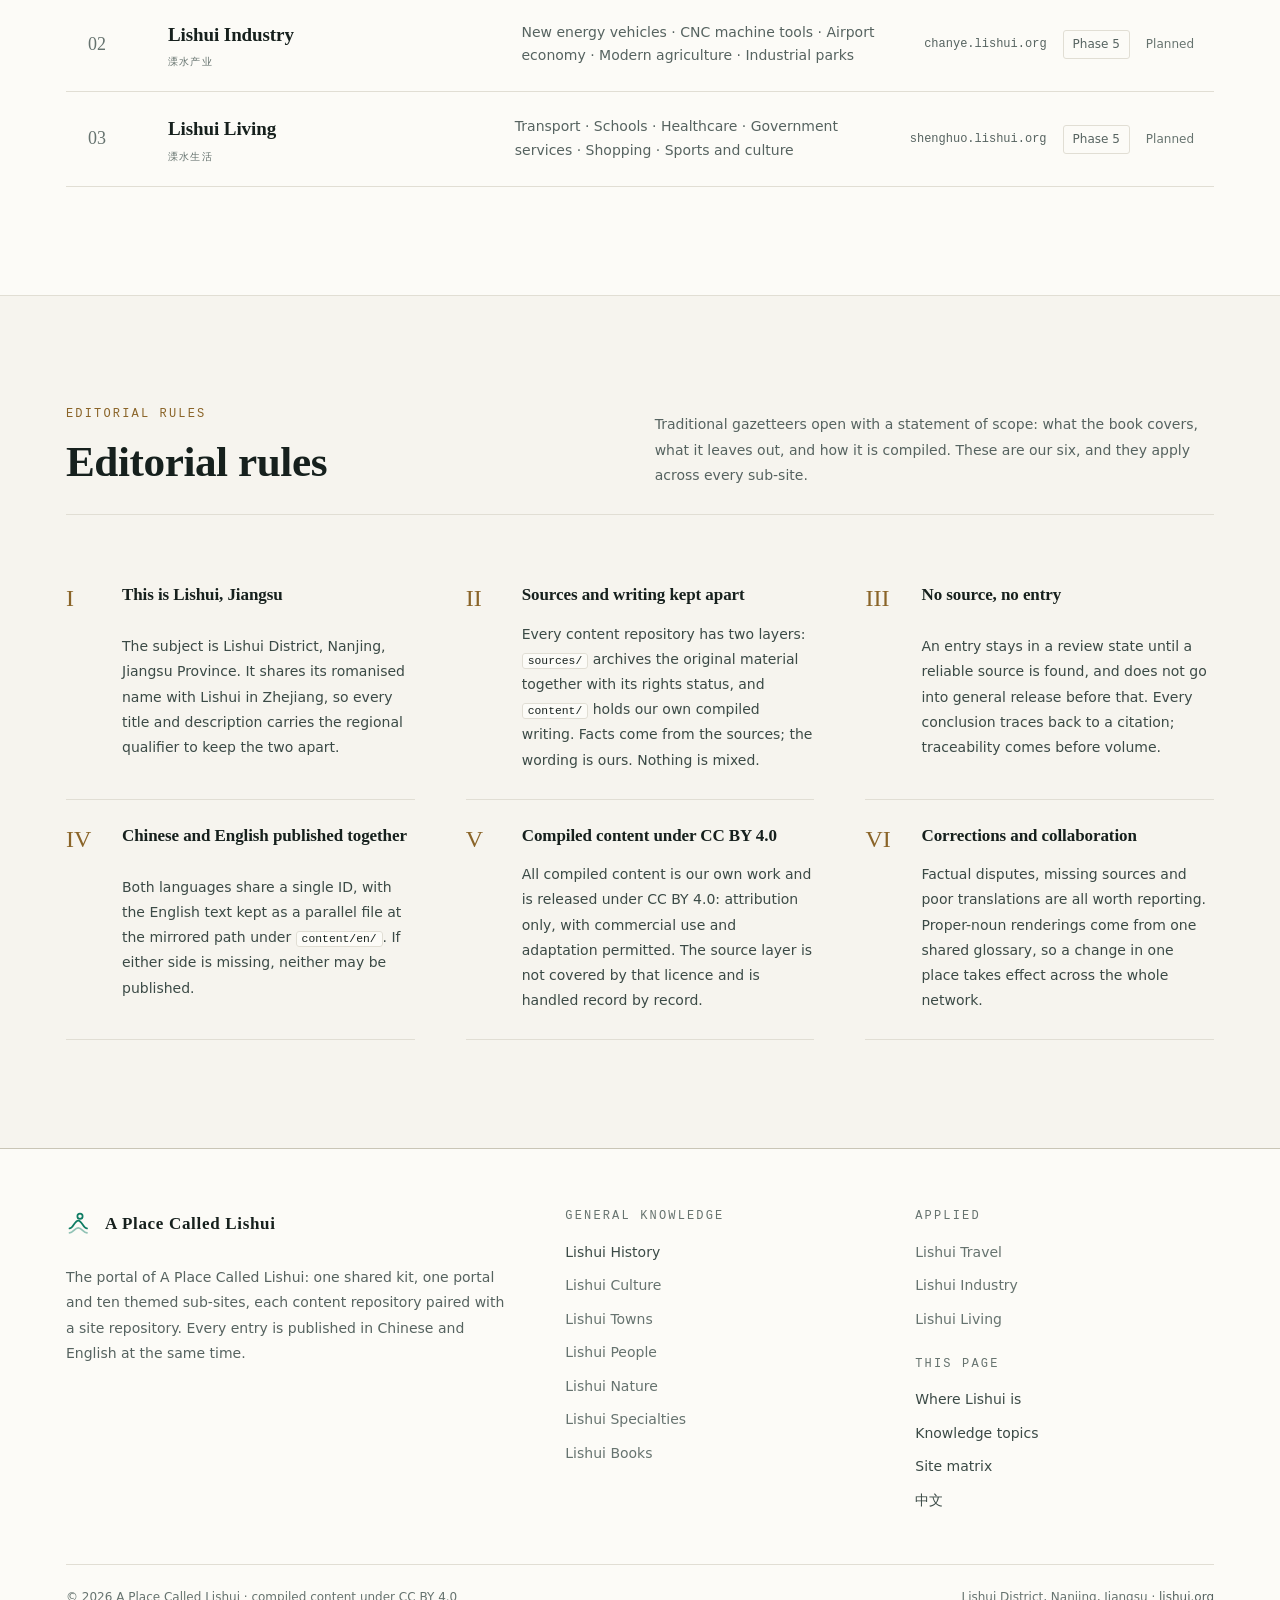
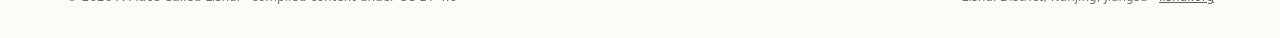
==== commit 9c05a1db: "Rename the portal to A Place Called Lishui and shorten the sub-site names The 志 suffix read as archi" ====
--- a/en/index.html
+++ b/en/index.html
@@ -3,7 +3,7 @@
 <head>
 <meta charset="UTF-8">
 <meta name="viewport" content="width=device-width, initial-scale=1">
-<title>Lishui Knowledge Portal · History, culture and tradition of Lishui District, Nanjing</title>
+<title>A Place Called Lishui · History, culture and tradition of Lishui District, Nanjing</title>
 <meta name="description" content="A bilingual, source-traceable knowledge base for Lishui District, Nanjing: ten themed sub-sites covering time, people, craft, space, things and documents.">
 <meta name="theme-color" content="#F6F4EE">
 <link rel="icon" href="../assets/img/favicon.svg" type="image/svg+xml">
@@ -13,19 +13,19 @@
 <link rel="alternate" hreflang="x-default" href="https://lishui.org/">
 
 <meta property="og:type" content="website">
-<meta property="og:site_name" content="Lishui Knowledge Portal · Nanjing, Jiangsu">
+<meta property="og:site_name" content="A Place Called Lishui · Nanjing, Jiangsu">
 <meta property="og:locale" content="en_US">
 <meta property="og:locale:alternate" content="zh_CN">
-<meta property="og:title" content="Lishui Knowledge Portal · History, culture and tradition of Lishui District, Nanjing">
+<meta property="og:title" content="A Place Called Lishui · History, culture and tradition of Lishui District, Nanjing">
 <meta property="og:description" content="A bilingual, source-traceable knowledge base for Lishui District, Nanjing: ten themed sub-sites covering time, people, craft, space, things and documents.">
 <meta property="og:url" content="https://lishui.org/en/">
 <meta property="og:image" content="https://lishui.org/assets/img/og-cover.jpg">
 <meta property="og:image:type" content="image/jpeg">
 <meta property="og:image:width" content="1200">
 <meta property="og:image:height" content="630">
-<meta property="og:image:alt" content="Lishui Knowledge Portal · Lishui District, Nanjing">
+<meta property="og:image:alt" content="A Place Called Lishui · Lishui District, Nanjing">
 <meta name="twitter:card" content="summary_large_image">
-<meta name="twitter:title" content="Lishui Knowledge Portal · Lishui District, Nanjing">
+<meta name="twitter:title" content="A Place Called Lishui · Lishui District, Nanjing">
 <meta name="twitter:description" content="History, culture and tradition of Lishui District, Nanjing: ten themed sub-sites, bilingual, source-traceable.">
 <meta name="twitter:image" content="https://lishui.org/assets/img/og-cover.jpg">
 
@@ -62,8 +62,8 @@
       "@type": "WebSite",
       "@id": "https://lishui.org/#website",
       "url": "https://lishui.org/",
-      "name": "Lishui Knowledge Portal",
-      "alternateName": "溧水知识门户",
+      "name": "A Place Called Lishui",
+      "alternateName": "溧水一方",
       "description": "A bilingual, source-traceable knowledge base for Lishui District, Nanjing: ten themed sub-sites on history, culture and tradition.",
       "inLanguage": ["zh-Hans", "en"],
       "publisher": { "@id": "https://lishui.org/#organization" }
@@ -71,8 +71,8 @@
     {
       "@type": "Organization",
       "@id": "https://lishui.org/#organization",
-      "name": "Lishui Knowledge",
-      "alternateName": "溧水知识站群",
+      "name": "A Place Called Lishui",
+      "alternateName": "溧水一方",
       "url": "https://lishui.org/",
       "areaServed": { "@type": "AdministrativeArea", "name": "Lishui District, Nanjing, Jiangsu" }
     }
@@ -86,7 +86,7 @@
 
 <div class="netbar">
   <div class="wrap netbar__inner">
-    <span class="netbar__here">Lishui Knowledge Portal</span>
+    <span class="netbar__here">A Place Called Lishui</span>
     <span class="netbar__sites">
       <a class="netbar__site" href="https://lishi.lishui.org/en/">Lishui History<span class="netbar__dot" aria-hidden="true"></span></a>
     </span>
@@ -95,14 +95,14 @@
 
 <header class="topbar">
   <div class="wrap topbar__inner">
-    <a class="wordmark" href="/" aria-label="Lishui Knowledge Portal home">
+    <a class="wordmark" href="/" aria-label="A Place Called Lishui home">
       <svg class="wordmark__mark" viewBox="0 0 32 32" fill="none" aria-hidden="true">
         <path d="M4 21c4.2 0 5.8-9 10-9s5.8 9 10 9" stroke="currentColor" stroke-width="2" stroke-linecap="round"/>
         <path d="M4 26c4.2 0 5.8-5.5 10-5.5s5.8 5.5 10 5.5" stroke="currentColor" stroke-width="2" stroke-linecap="round" opacity=".45"/>
         <circle cx="16" cy="7" r="3" stroke="currentColor" stroke-width="2"/>
       </svg>
       <span>
-        <span class="wordmark__text">Lishui Knowledge</span>
+        <span class="wordmark__text">A Place Called Lishui</span>
         <span class="wordmark__sub">Lishui · Nanjing</span>
       </span>
     </a>
@@ -326,7 +326,7 @@
 
       <div class="topics" data-search-group>
         <a class="topic topic--lead reveal" href="https://lishi.lishui.org/en/" data-searchable
-           data-search-text="1422 years county history founding boundary change 591 2013 gazetteer 建县 沿革 历史志 文献志">
+           data-search-text="1422 years county history founding boundary change 591 2013 gazetteer 建县 沿革 历史 文献">
           <span class="topic__glyph">
             <svg viewBox="0 0 24 24" fill="none" aria-hidden="true">
               <path d="M3.6 12h16.8" stroke="currentColor" stroke-width="1.8" stroke-linecap="round"/>
@@ -343,7 +343,7 @@
         </a>
 
         <a class="topic reveal" data-searchable
-           data-search-text="Qinhuai river source upper reaches dredging waterways 秦淮源头 水系 疏浚 山水志 历史志">
+           data-search-text="Qinhuai river source upper reaches dredging waterways 秦淮源头 水系 疏浚 山水 历史">
           <span class="topic__glyph">
             <svg viewBox="0 0 24 24" fill="none" aria-hidden="true">
               <path d="M12 3.4c3.4 4.1 5.6 7 5.6 9.8a5.6 5.6 0 1 1-11.2 0c0-2.8 2.2-5.7 5.6-9.8z"
@@ -360,7 +360,7 @@
         </a>
 
         <a class="topic reveal" data-searchable
-           data-search-text="Shijiu Lake boundary lake reclamation fishing ecology 石臼湖 围垦 渔业 生态 山水志 物产志">
+           data-search-text="Shijiu Lake boundary lake reclamation fishing ecology 石臼湖 围垦 渔业 生态 山水 特产">
           <span class="topic__glyph">
             <svg viewBox="0 0 24 24" fill="none" aria-hidden="true">
               <path d="M2 9.8q2.3-2.8 4.6 0t4.6 0 4.6 0 4.6 0" stroke="currentColor" stroke-width="1.8" stroke-linecap="round"/>
@@ -377,7 +377,7 @@
         </a>
 
         <a class="topic reveal" href="https://lishi.lishui.org/en/" data-searchable
-           data-search-text="Yanzhi River Tiansheng Bridge canal Ming dynasty engineering 胭脂河 天生桥 明代 开凿 水利 历史志 山水志">
+           data-search-text="Yanzhi River Tiansheng Bridge canal Ming dynasty engineering 胭脂河 天生桥 明代 开凿 水利 历史 山水">
           <span class="topic__glyph">
             <svg viewBox="0 0 24 24" fill="none" aria-hidden="true">
               <path d="M3 17.5q4.5-6 9 0t9 0" stroke="currentColor" stroke-width="1.8" stroke-linecap="round"/>
@@ -393,7 +393,7 @@
         </a>
 
         <a class="topic reveal" href="https://lishi.lishui.org/en/" data-searchable
-           data-search-text="Lixiang New Fourth Army War of Resistance southern Jiangsu headquarters 红色李巷 新四军 抗战 历史志 人物志">
+           data-search-text="Lixiang New Fourth Army War of Resistance southern Jiangsu headquarters 红色李巷 新四军 抗战 历史 人物">
           <span class="topic__glyph">
             <svg viewBox="0 0 24 24" fill="none" aria-hidden="true">
               <path d="M6 20.4V4.2h11.2l-2.6 4.6 2.6 4.6H6" stroke="currentColor" stroke-width="1.8" stroke-linejoin="round"/>
@@ -448,13 +448,13 @@
         <a class="dim">
           <span class="dim__char">空</span>
           <span class="dim__label">Space</span>
-          <span class="dim__site">Nature · Towns</span>
+          <span class="dim__site">Lishui Nature · Lishui Towns</span>
           <span class="status dim__status">Planned · In progress</span>
         </a>
         <a class="dim">
           <span class="dim__char">物</span>
           <span class="dim__label">Things</span>
-          <span class="dim__site">Lishui Products</span>
+          <span class="dim__site">Lishui Specialties</span>
           <span class="status dim__status">Planned</span>
         </a>
         <a class="dim">
@@ -490,11 +490,11 @@
 
         <div class="rows">
           <a class="row reveal" href="https://lishi.lishui.org/en/" data-searchable
-             data-search-text="Lishui History county chronology gazetteer heritage archaeology Lixiang Yanzhi 溧水历史志 建置沿革 大事记 文物古迹 第1期">
+             data-search-text="Lishui History county chronology gazetteer heritage archaeology Lixiang Yanzhi 溧水历史 建置沿革 大事记 文物古迹 第1期">
             <span class="row__no">01</span>
             <span>
               <span class="row__name">Lishui History</span>
-              <span class="row__alt">溧水历史志</span>
+              <span class="row__alt">溧水历史</span>
             </span>
             <span class="row__desc">County history · Chronology · Gazetteer excerpts · Heritage sites · Archaeology · Lixiang and the modern era</span>
             <span class="row__end">
@@ -505,26 +505,26 @@
           </a>
 
           <a class="row reveal" data-searchable
-             data-search-text="Lishui Culture intangible heritage crafts dialect folk custom festivals poetry 溧水风物志 非遗 传统技艺 方言 民俗 第1期">
+             data-search-text="Lishui Culture intangible heritage crafts dialect folk custom festivals poetry 溧水文化 非遗 传统技艺 方言 民俗 第1期">
             <span class="row__no">02</span>
             <span>
               <span class="row__name">Lishui Culture</span>
-              <span class="row__alt">溧水风物志</span>
+              <span class="row__alt">溧水文化</span>
             </span>
             <span class="row__desc">Intangible heritage · Traditional crafts · Dialect · Folk custom · Festivals · Poetry</span>
             <span class="row__end">
-              <code class="row__host">fengwu.lishui.org</code>
+              <code class="row__host">wenhua.lishui.org</code>
               <span class="badge">Phase 1</span>
               <span class="status" data-status="building">In progress</span>
             </span>
           </a>
 
           <a class="row reveal" data-searchable
-             data-search-text="Lishui Towns subdistricts towns villages communities place names old villages 溧水街镇志 街道 镇 地名 古村落 第1期">
+             data-search-text="Lishui Towns subdistricts towns villages communities place names old villages 溧水街镇 街道 镇 地名 古村落 第1期">
             <span class="row__no">03</span>
             <span>
               <span class="row__name">Lishui Towns</span>
-              <span class="row__alt">溧水街镇志</span>
+              <span class="row__alt">溧水街镇</span>
             </span>
             <span class="row__desc">5 subdistricts and 3 towns · 118 villages and communities · Place-name origins · Old villages</span>
             <span class="row__end">
@@ -535,11 +535,11 @@
           </a>
 
           <a class="row reveal" data-searchable
-             data-search-text="Lishui People officials historical figures worthies heritage bearers oral history 溧水人物志 职官 名人 乡贤 传承人 第2期">
+             data-search-text="Lishui People officials historical figures worthies heritage bearers oral history 溧水人物 职官 名人 乡贤 传承人 第2期">
             <span class="row__no">04</span>
             <span>
               <span class="row__name">Lishui People</span>
-              <span class="row__alt">溧水人物志</span>
+              <span class="row__alt">溧水人物</span>
             </span>
             <span class="row__desc">County officials · Historical figures · Local worthies · Heritage bearers · Oral history</span>
             <span class="row__end">
@@ -550,11 +550,11 @@
           </a>
 
           <a class="row reveal" data-searchable
-             data-search-text="Lishui Nature terrain waterways Shijiu Lake Qinhuai source reservoirs climate ecology Wuxiang 溧水山水志 地形 水系 石臼湖 秦淮源头 第2期">
+             data-search-text="Lishui Nature terrain waterways Shijiu Lake Qinhuai source reservoirs climate ecology Wuxiang 溧水山水 地形 水系 石臼湖 秦淮源头 第2期">
             <span class="row__no">05</span>
             <span>
               <span class="row__name">Lishui Nature</span>
-              <span class="row__alt">溧水山水志</span>
+              <span class="row__alt">溧水山水</span>
             </span>
             <span class="row__desc">Terrain · Waterways · Shijiu Lake · Source of the Qinhuai · Reservoirs · Climate · Ecology</span>
             <span class="row__end">
@@ -565,26 +565,26 @@
           </a>
 
           <a class="row reveal" data-searchable
-             data-search-text="Lishui Products produce specialities long-established brands seasonal farming 溧水物产志 物产 名产 老字号 时令 第2期">
+             data-search-text="Lishui Specialties produce long-established brands seasonal farming 溧水特产 物产 名产 老字号 时令 第2期">
             <span class="row__no">06</span>
             <span>
-              <span class="row__name">Lishui Products</span>
-              <span class="row__alt">溧水物产志</span>
+              <span class="row__name">Lishui Specialties</span>
+              <span class="row__alt">溧水特产</span>
             </span>
             <span class="row__desc">Traditional produce · Local specialities · Long-established brands · Seasonal cycles · Farming</span>
             <span class="row__end">
-              <code class="row__host">wuchan.lishui.org</code>
+              <code class="row__host">techan.lishui.org</code>
               <span class="badge badge--later">Phase 2</span>
               <span class="status">Planned</span>
             </span>
           </a>
 
           <a class="row reveal" data-searchable
-             data-search-text="Lishui Books gazetteers inscriptions genealogies research bibliography indexes 溧水文献志 旧志 碑刻 家谱 论著 第3期">
+             data-search-text="Lishui Books gazetteers inscriptions genealogies research bibliography indexes 溧水文献 旧志 碑刻 家谱 论著 第3期">
             <span class="row__no">07</span>
             <span>
               <span class="row__name">Lishui Books</span>
-              <span class="row__alt">溧水文献志</span>
+              <span class="row__alt">溧水文献</span>
             </span>
             <span class="row__desc">Historical gazetteers · Inscriptions · Genealogies · Research bibliography · Source indexes</span>
             <span class="row__end">
@@ -605,11 +605,11 @@
 
         <div class="rows">
           <a class="row reveal" data-searchable
-             data-search-text="Lishui Travel scenic areas old villages routes stay eat getting there 游在溧水 景区 线路 住宿 第5期">
+             data-search-text="Lishui Travel scenic areas old villages routes stay eat getting there 溧水旅游 景区 线路 住宿 第5期">
             <span class="row__no">01</span>
             <span>
               <span class="row__name">Lishui Travel</span>
-              <span class="row__alt">游在溧水</span>
+              <span class="row__alt">溧水旅游</span>
             </span>
             <span class="row__desc">Scenic areas · Old villages · Themed routes · Where to stay and eat · Getting there · Seasonal guides</span>
             <span class="row__end">
@@ -620,11 +620,11 @@
           </a>
 
           <a class="row reveal" data-searchable
-             data-search-text="Lishui Industry new energy vehicles CNC machine tools airport economy agriculture parks 溧水产业志 新能源汽车 数控机床 临空经济 第5期">
+             data-search-text="Lishui Industry new energy vehicles CNC machine tools airport economy agriculture parks 溧水产业 新能源汽车 数控机床 临空经济 第5期">
             <span class="row__no">02</span>
             <span>
               <span class="row__name">Lishui Industry</span>
-              <span class="row__alt">溧水产业志</span>
+              <span class="row__alt">溧水产业</span>
             </span>
             <span class="row__desc">New energy vehicles · CNC machine tools · Airport economy · Modern agriculture · Industrial parks</span>
             <span class="row__end">
@@ -635,11 +635,11 @@
           </a>
 
           <a class="row reveal" data-searchable
-             data-search-text="Lishui Living transport schools healthcare government services shopping sports 溧水生活通 交通 教育 医疗 政务 第5期">
+             data-search-text="Lishui Living transport schools healthcare government services shopping sports 溧水生活 交通 教育 医疗 政务 第5期">
             <span class="row__no">03</span>
             <span>
               <span class="row__name">Lishui Living</span>
-              <span class="row__alt">溧水生活通</span>
+              <span class="row__alt">溧水生活</span>
             </span>
             <span class="row__desc">Transport · Schools · Healthcare · Government services · Shopping · Sports and culture</span>
             <span class="row__end">
@@ -721,10 +721,10 @@
             <path d="M4 26c4.2 0 5.8-5.5 10-5.5s5.8 5.5 10 5.5" stroke="currentColor" stroke-width="2" stroke-linecap="round" opacity=".45"/>
             <circle cx="16" cy="7" r="3" stroke="currentColor" stroke-width="2"/>
           </svg>
-          <span>Lishui Knowledge</span>
+          <span>A Place Called Lishui</span>
         </div>
         <p class="footer__about">
-          The portal of the Lishui knowledge network: one shared kit, one portal and ten themed
+          The portal of A Place Called Lishui: one shared kit, one portal and ten themed
           sub-sites, each content repository paired with a site repository. Every entry is published in
           Chinese and English at the same time.
         </p>
@@ -738,7 +738,7 @@
           <a>Lishui Towns</a>
           <a>Lishui People</a>
           <a>Lishui Nature</a>
-          <a>Lishui Products</a>
+          <a>Lishui Specialties</a>
           <a>Lishui Books</a>
         </div>
       </div>
@@ -761,7 +761,7 @@
     </div>
 
     <div class="footer__bottom">
-      <span>© <span data-year>2026</span> Lishui Knowledge Portal · compiled content under CC BY 4.0</span>
+      <span>© <span data-year>2026</span> A Place Called Lishui · compiled content under CC BY 4.0</span>
       <span>Lishui District, Nanjing, Jiangsu · <a href="https://lishui.org/">lishui.org</a></span>
     </div>
   </div>
--- a/assets/css/site.css
+++ b/assets/css/site.css
@@ -1,5 +1,5 @@
 /* ==========================================================================
-   溧水知识门户 · lishui.org
+   溧水一方 · lishui.org
    设计语言：志书界格 + 水墨。纸色为底，青绿为主，赭金为辅，朱红仅用于印。
    明暗两套主题由 :root[data-theme] 切换。
    ========================================================================== */
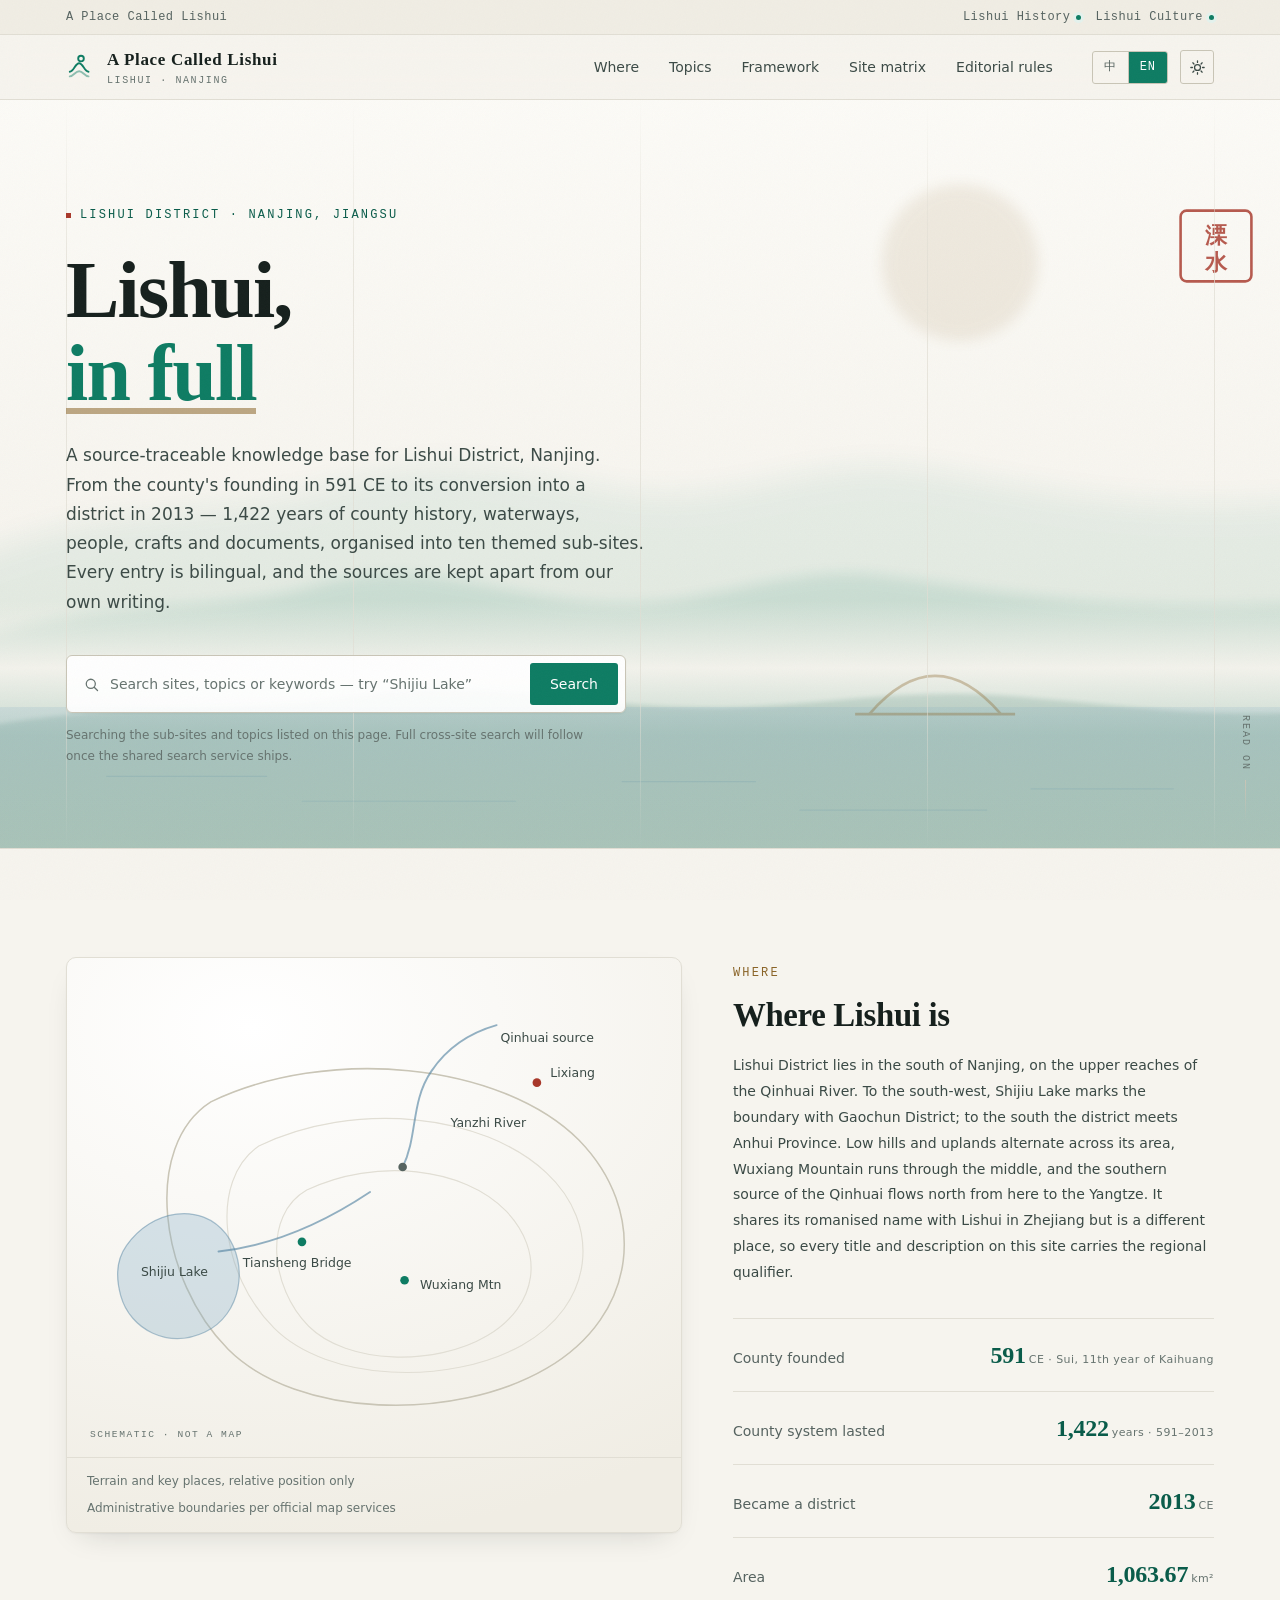
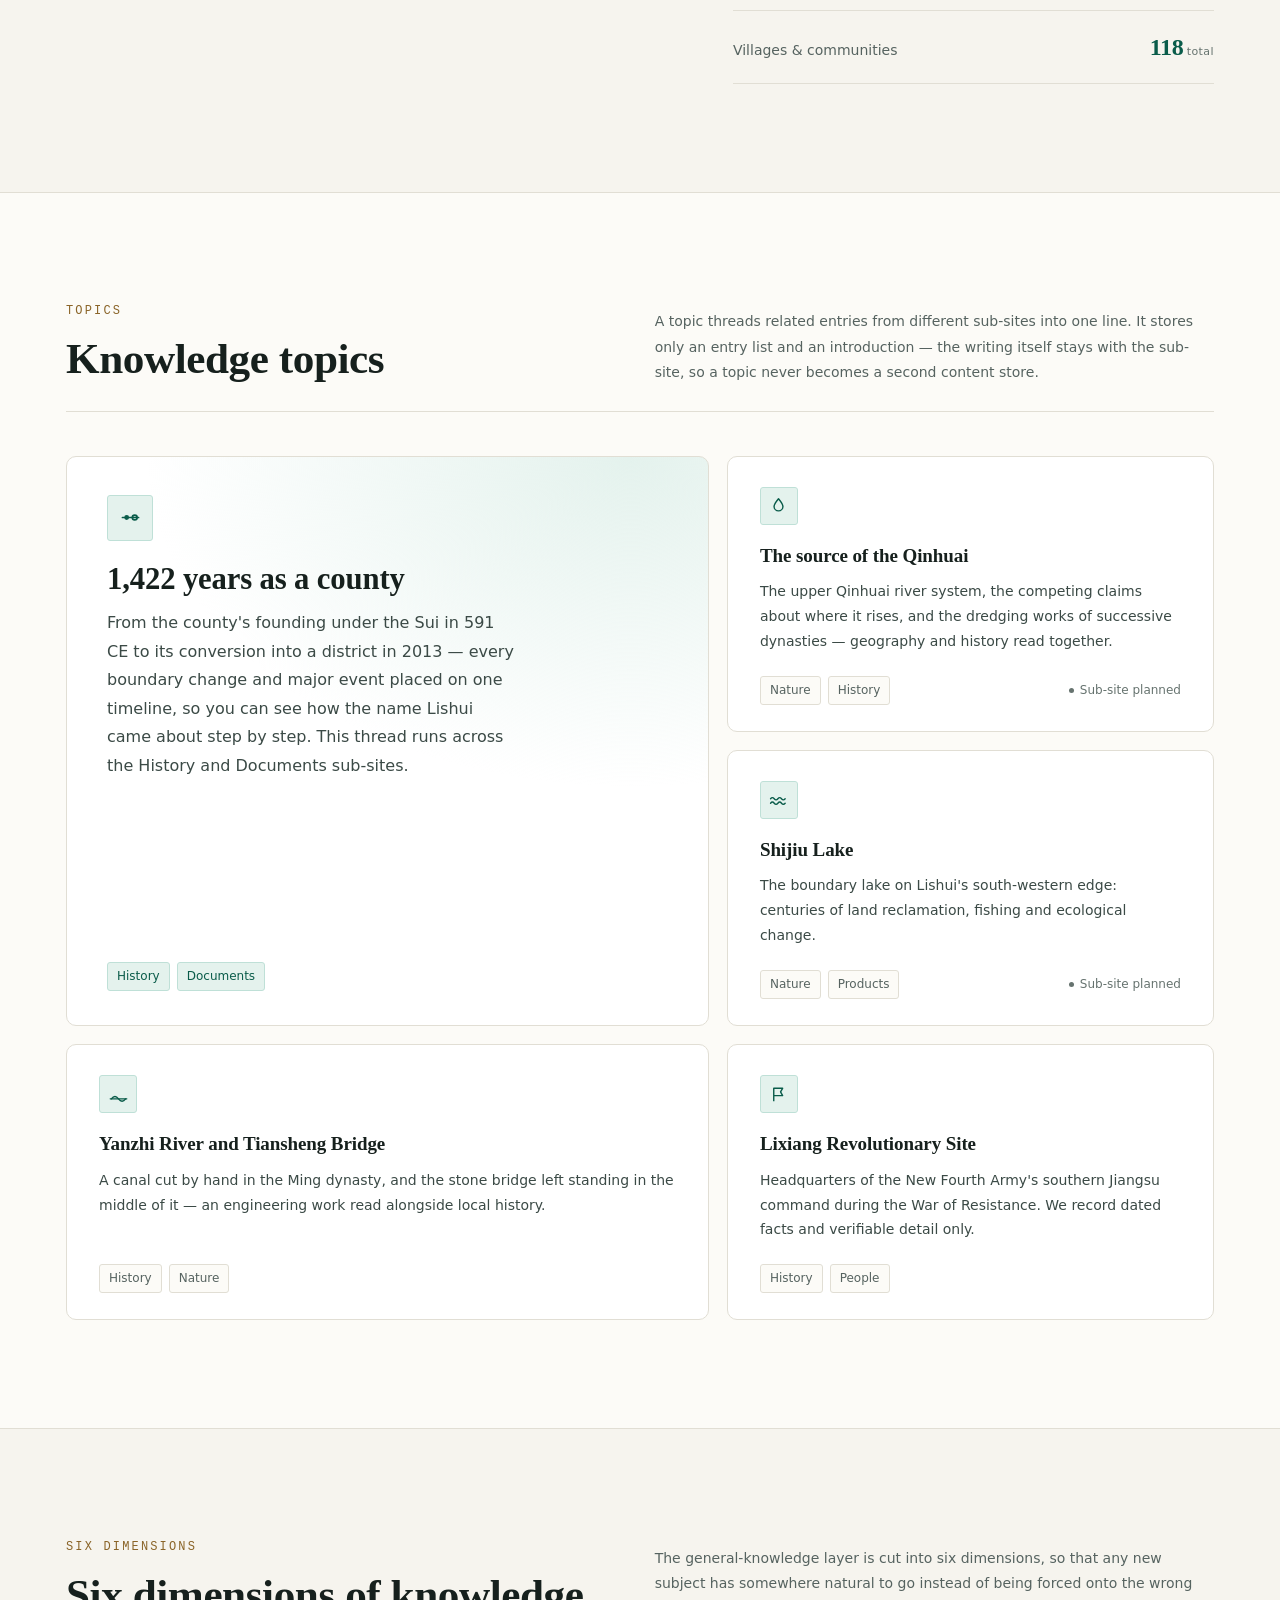
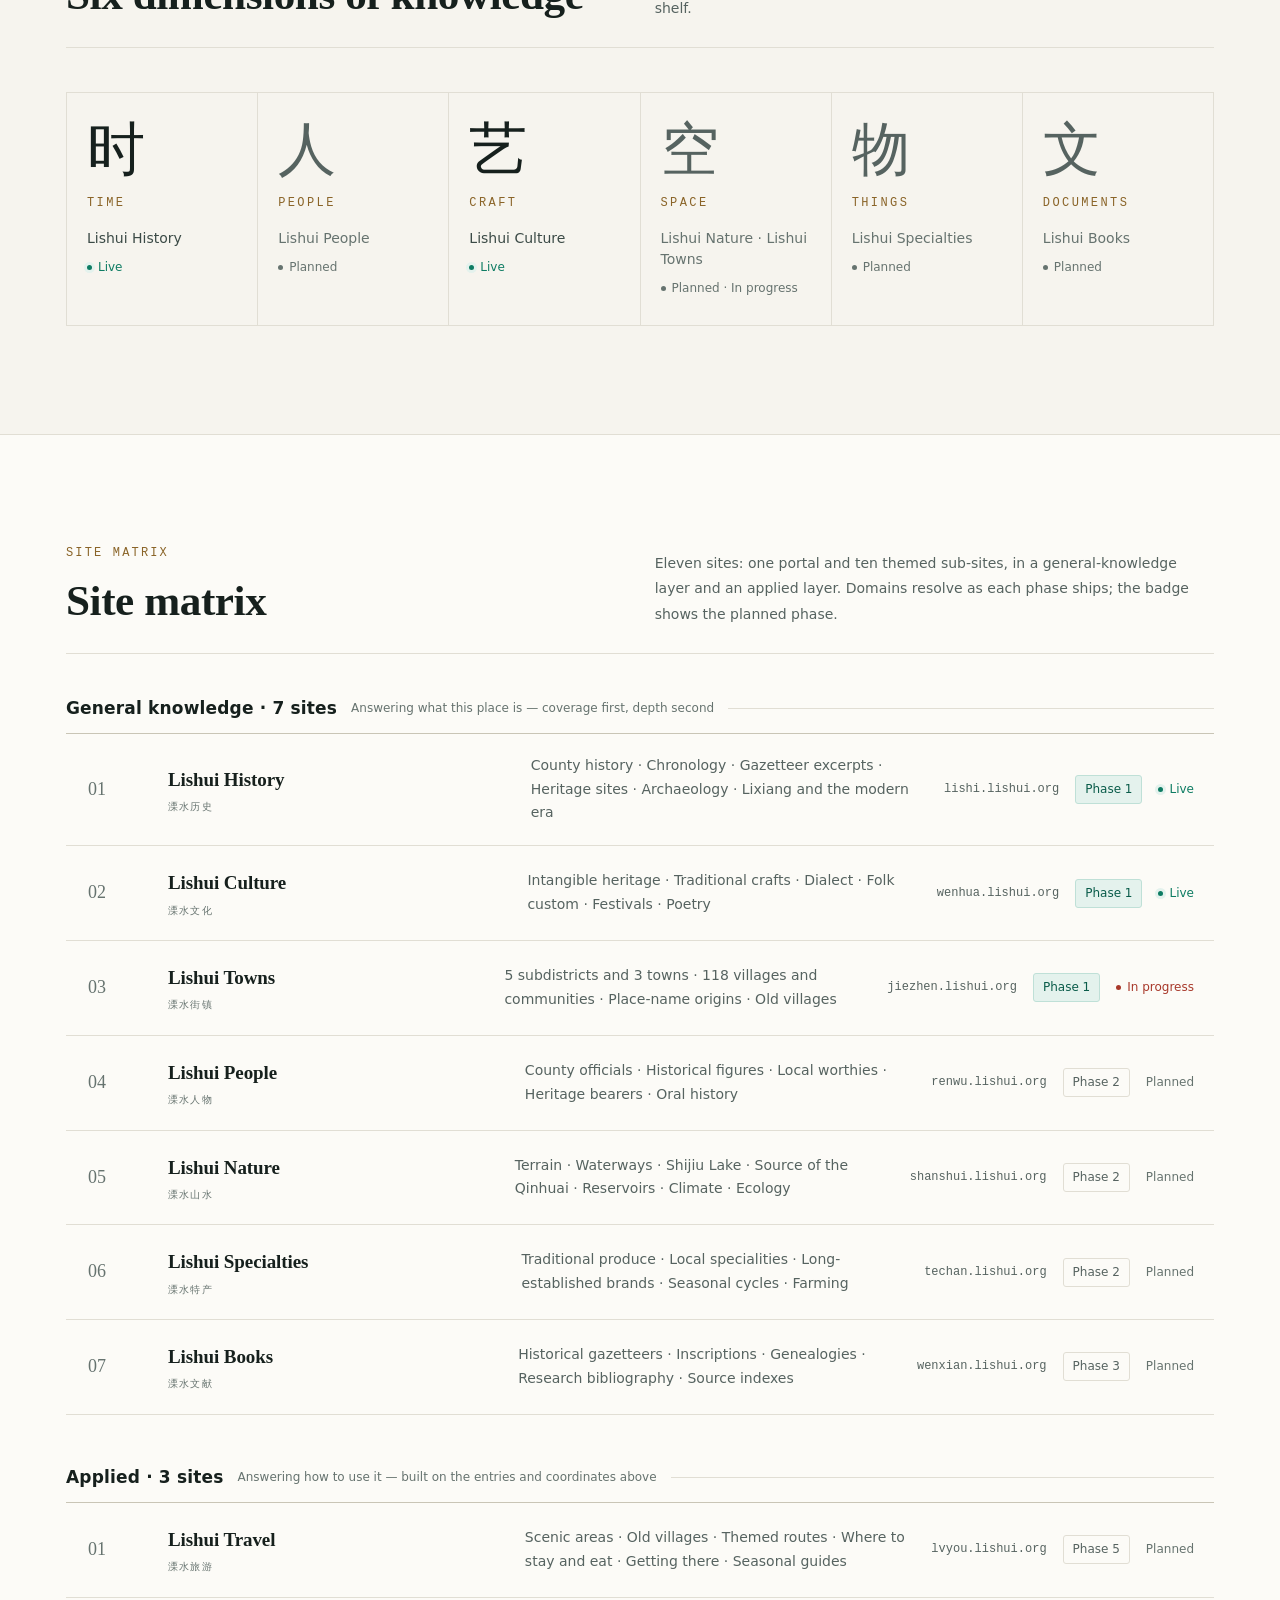
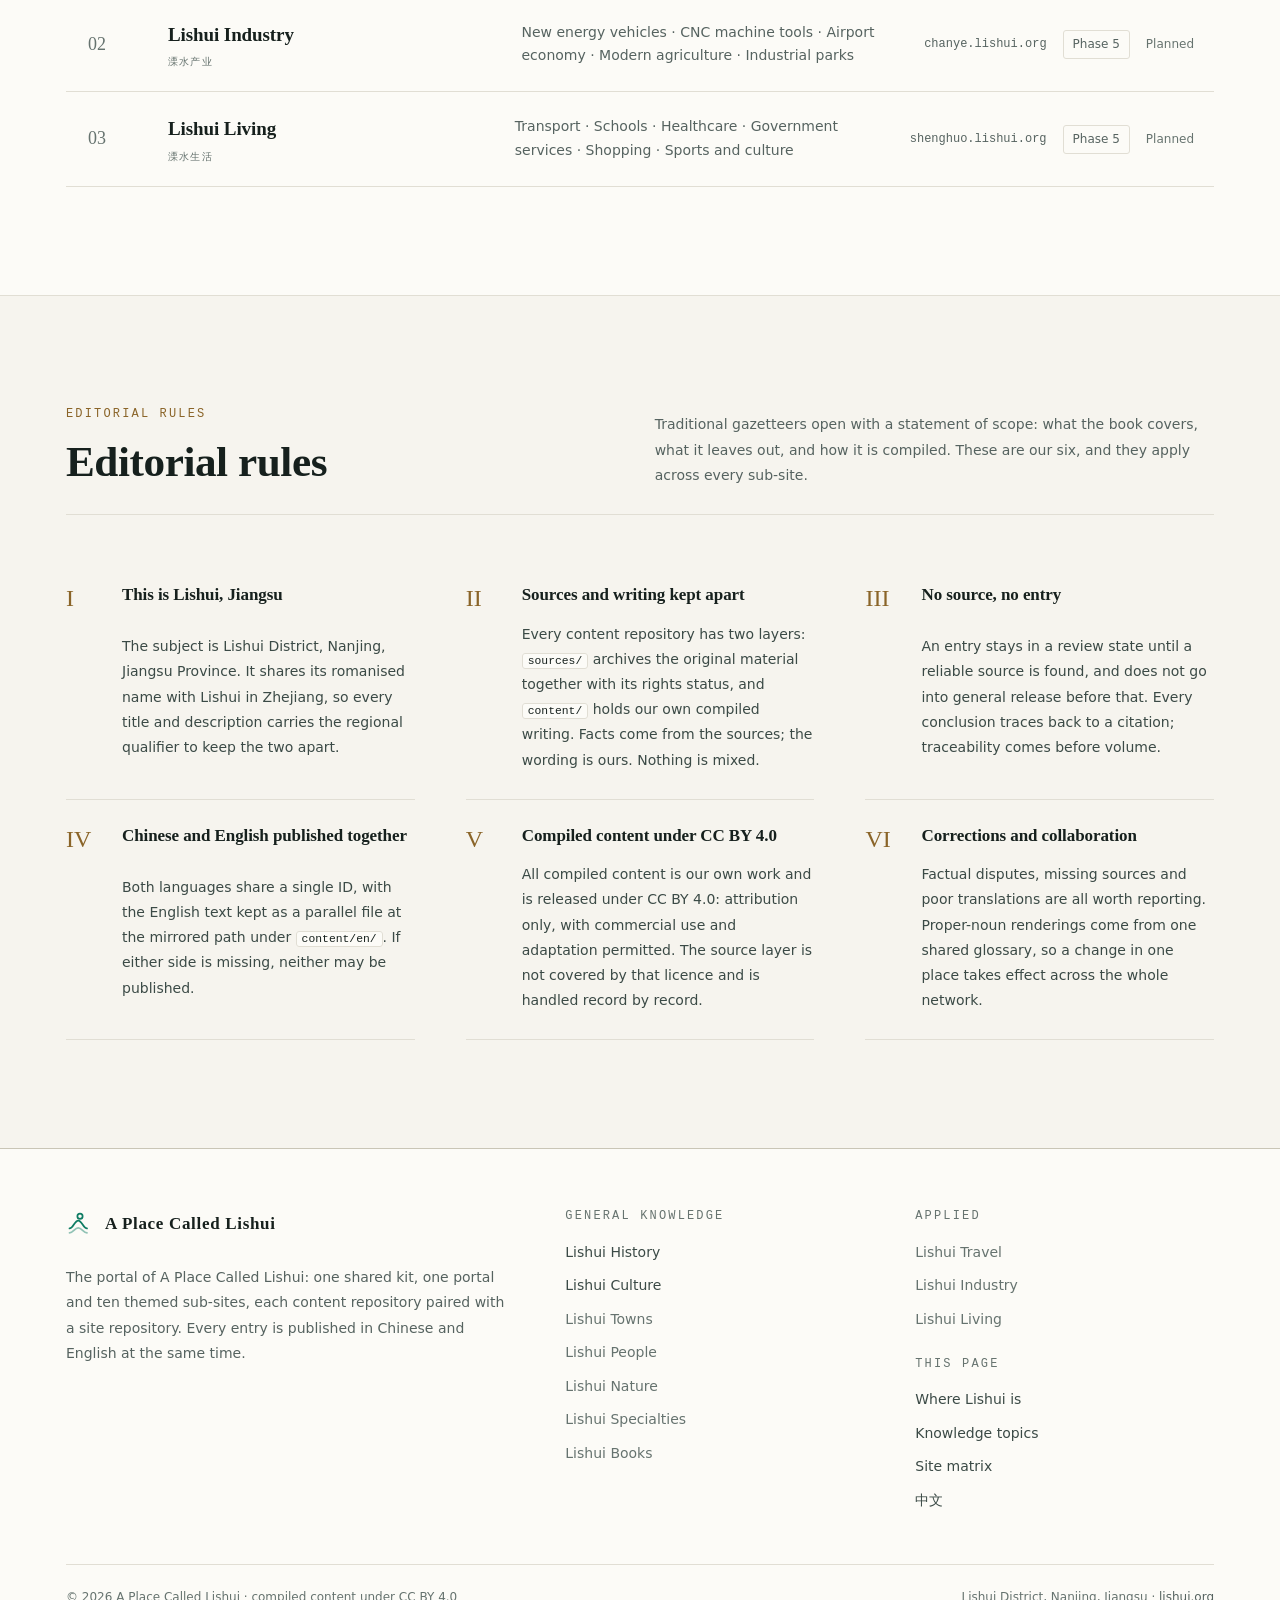
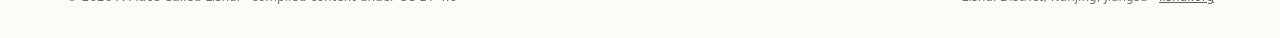
==== commit 6b920dae: "Mark Lishui Culture as live in the portal The culture site is published at wenhua.lishui.org, so its" ====
--- a/en/index.html
+++ b/en/index.html
@@ -66,7 +66,11 @@
       "alternateName": "溧水一方",
       "description": "A bilingual, source-traceable knowledge base for Lishui District, Nanjing: ten themed sub-sites on history, culture and tradition.",
       "inLanguage": ["zh-Hans", "en"],
-      "publisher": { "@id": "https://lishui.org/#organization" }
+      "publisher": { "@id": "https://lishui.org/#organization" },
+      "hasPart": [
+        { "@id": "https://lishi.lishui.org/#website" },
+        { "@id": "https://wenhua.lishui.org/#website" }
+      ]
     },
     {
       "@type": "Organization",
@@ -75,6 +79,28 @@
       "alternateName": "溧水一方",
       "url": "https://lishui.org/",
       "areaServed": { "@type": "AdministrativeArea", "name": "Lishui District, Nanjing, Jiangsu" }
+    },
+    {
+      "@type": "WebSite",
+      "@id": "https://lishi.lishui.org/#website",
+      "url": "https://lishi.lishui.org/",
+      "name": "Lishui History",
+      "alternateName": "溧水历史",
+      "description": "History of Lishui: administrative changes, a chronological record, heritage sites and textual criticism of the old gazetteers. Bilingual, source by source.",
+      "inLanguage": ["zh-Hans", "en"],
+      "isPartOf": { "@id": "https://lishui.org/#website" },
+      "publisher": { "@id": "https://lishui.org/#organization" }
+    },
+    {
+      "@type": "WebSite",
+      "@id": "https://wenhua.lishui.org/#website",
+      "url": "https://wenhua.lishui.org/",
+      "name": "Lishui Culture",
+      "alternateName": "溧水文化",
+      "description": "Culture of Lishui: intangible heritage, traditional crafts, cultural spaces, poetry and documents. Bilingual, source by source.",
+      "inLanguage": ["zh-Hans", "en"],
+      "isPartOf": { "@id": "https://lishui.org/#website" },
+      "publisher": { "@id": "https://lishui.org/#organization" }
     }
   ]
 }
@@ -89,6 +115,7 @@
     <span class="netbar__here">A Place Called Lishui</span>
     <span class="netbar__sites">
       <a class="netbar__site" href="https://lishi.lishui.org/en/">Lishui History<span class="netbar__dot" aria-hidden="true"></span></a>
+      <a class="netbar__site" href="https://wenhua.lishui.org/en/">Lishui Culture<span class="netbar__dot" aria-hidden="true"></span></a>
     </span>
   </div>
 </div>
@@ -439,11 +466,11 @@
           <span class="dim__site">Lishui People</span>
           <span class="status dim__status">Planned</span>
         </a>
-        <a class="dim">
+        <a class="dim" href="https://wenhua.lishui.org/en/">
           <span class="dim__char">艺</span>
           <span class="dim__label">Craft</span>
           <span class="dim__site">Lishui Culture</span>
-          <span class="status dim__status" data-status="building">In progress</span>
+          <span class="status dim__status" data-status="live">Live</span>
         </a>
         <a class="dim">
           <span class="dim__char">空</span>
@@ -504,7 +531,7 @@
             </span>
           </a>
 
-          <a class="row reveal" data-searchable
+          <a class="row reveal" href="https://wenhua.lishui.org/en/" data-searchable
              data-search-text="Lishui Culture intangible heritage crafts dialect folk custom festivals poetry 溧水文化 非遗 传统技艺 方言 民俗 第1期">
             <span class="row__no">02</span>
             <span>
@@ -515,7 +542,7 @@
             <span class="row__end">
               <code class="row__host">wenhua.lishui.org</code>
               <span class="badge">Phase 1</span>
-              <span class="status" data-status="building">In progress</span>
+              <span class="status" data-status="live">Live</span>
             </span>
           </a>
 
@@ -734,7 +761,7 @@
         <h4>General knowledge</h4>
         <div class="footer__links">
           <a href="https://lishi.lishui.org/en/">Lishui History</a>
-          <a>Lishui Culture</a>
+          <a href="https://wenhua.lishui.org/en/">Lishui Culture</a>
           <a>Lishui Towns</a>
           <a>Lishui People</a>
           <a>Lishui Nature</a>
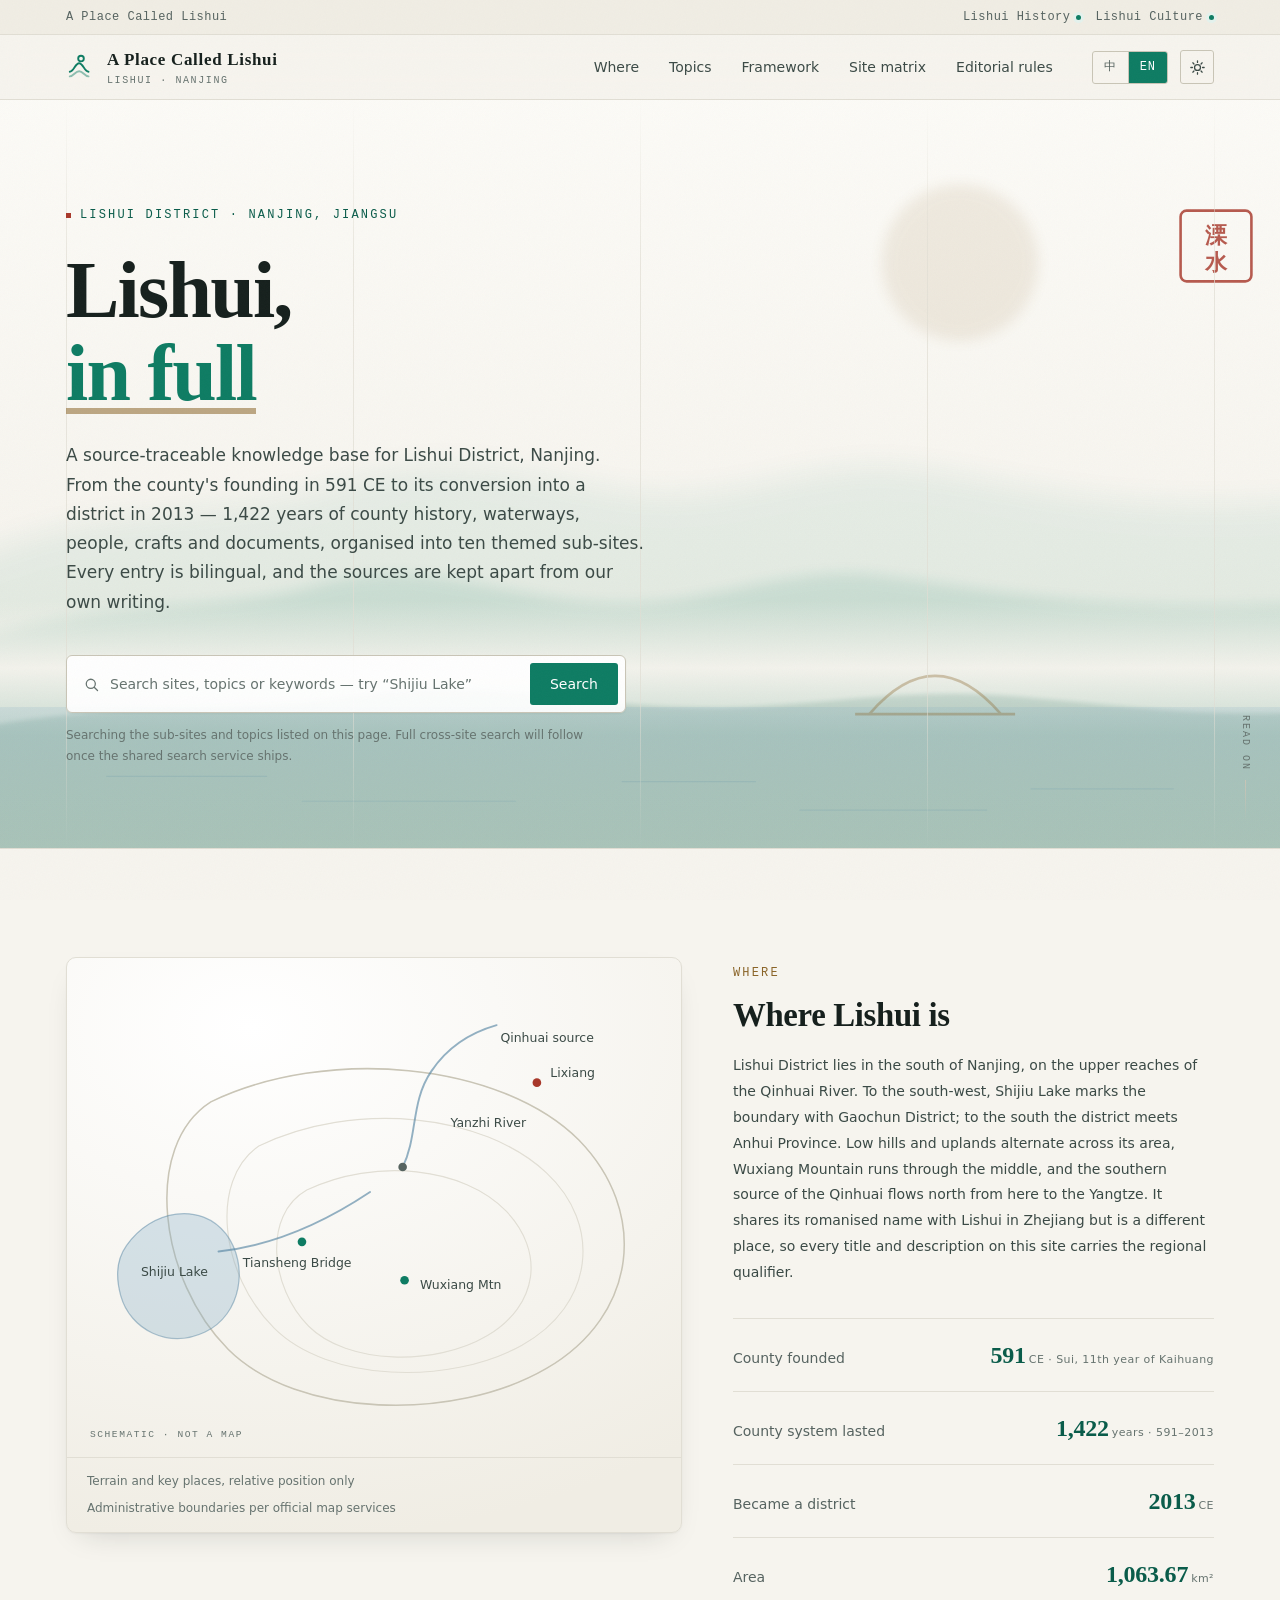
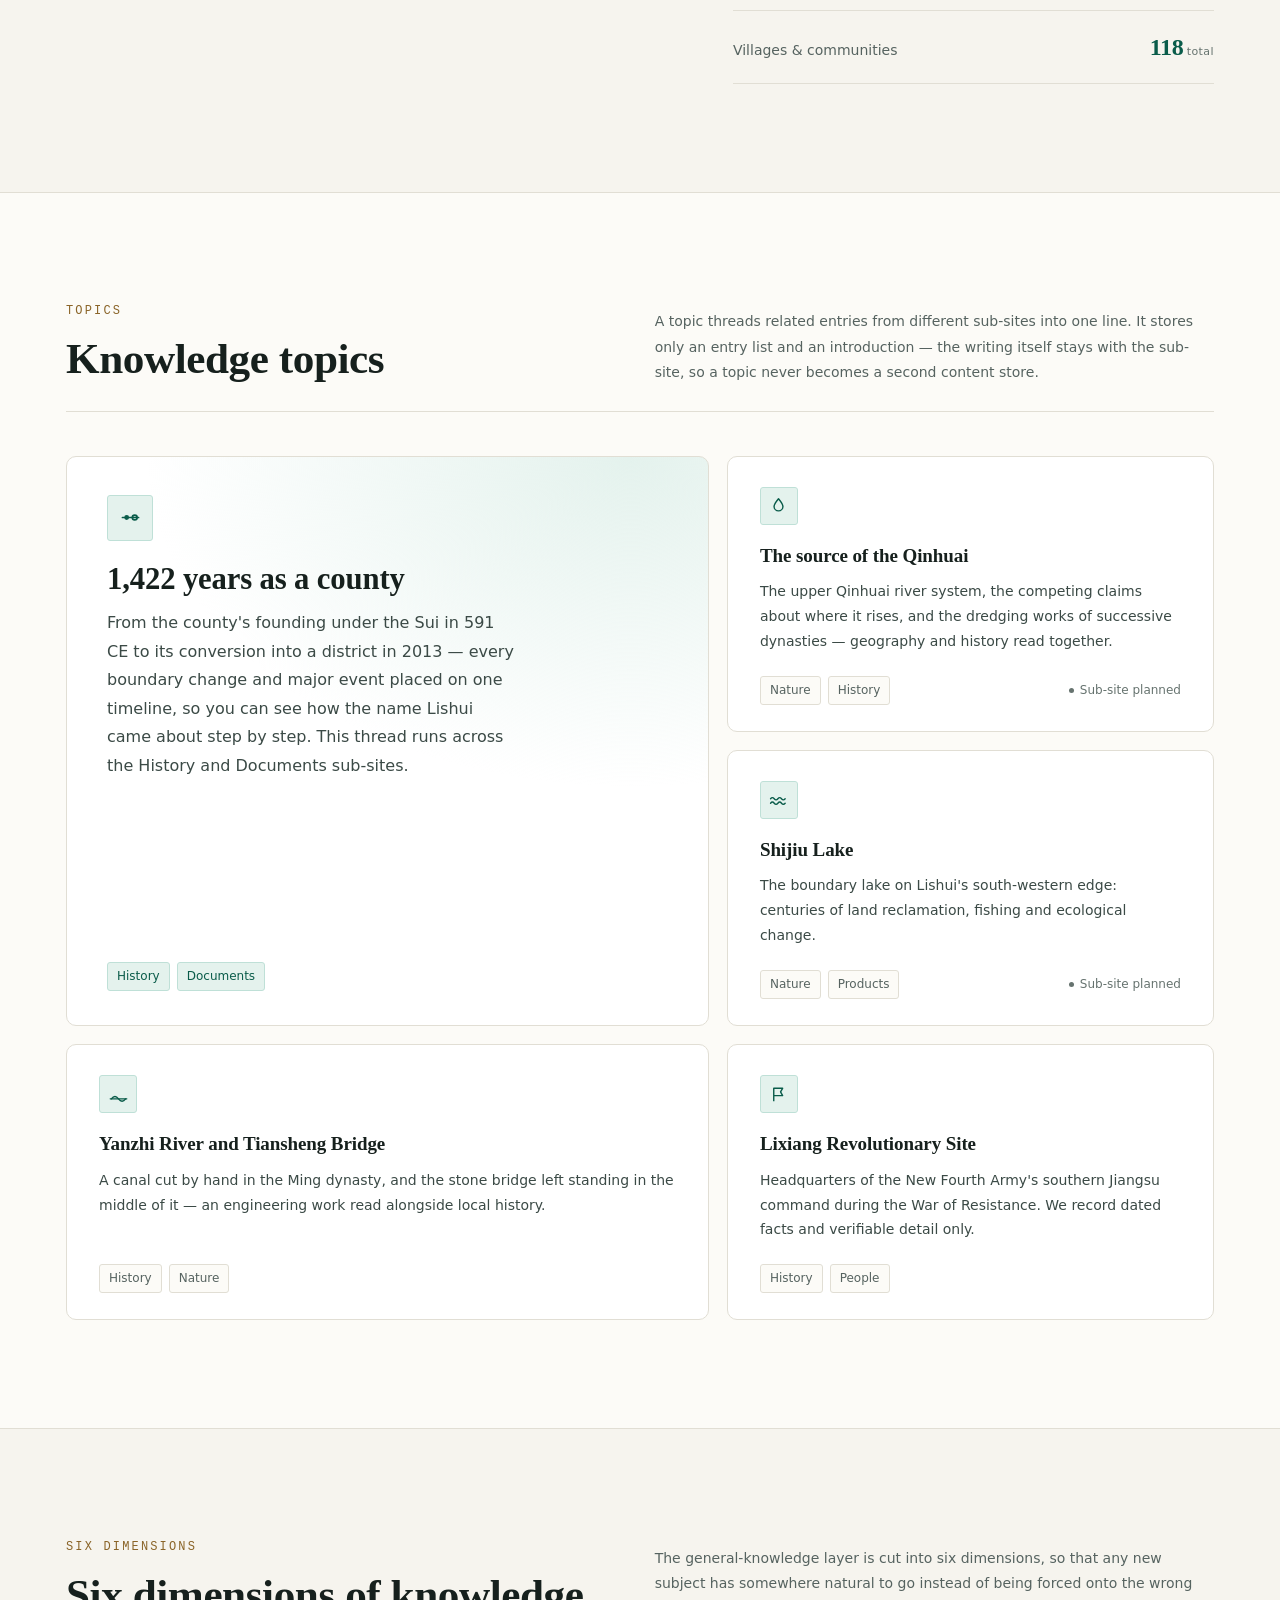
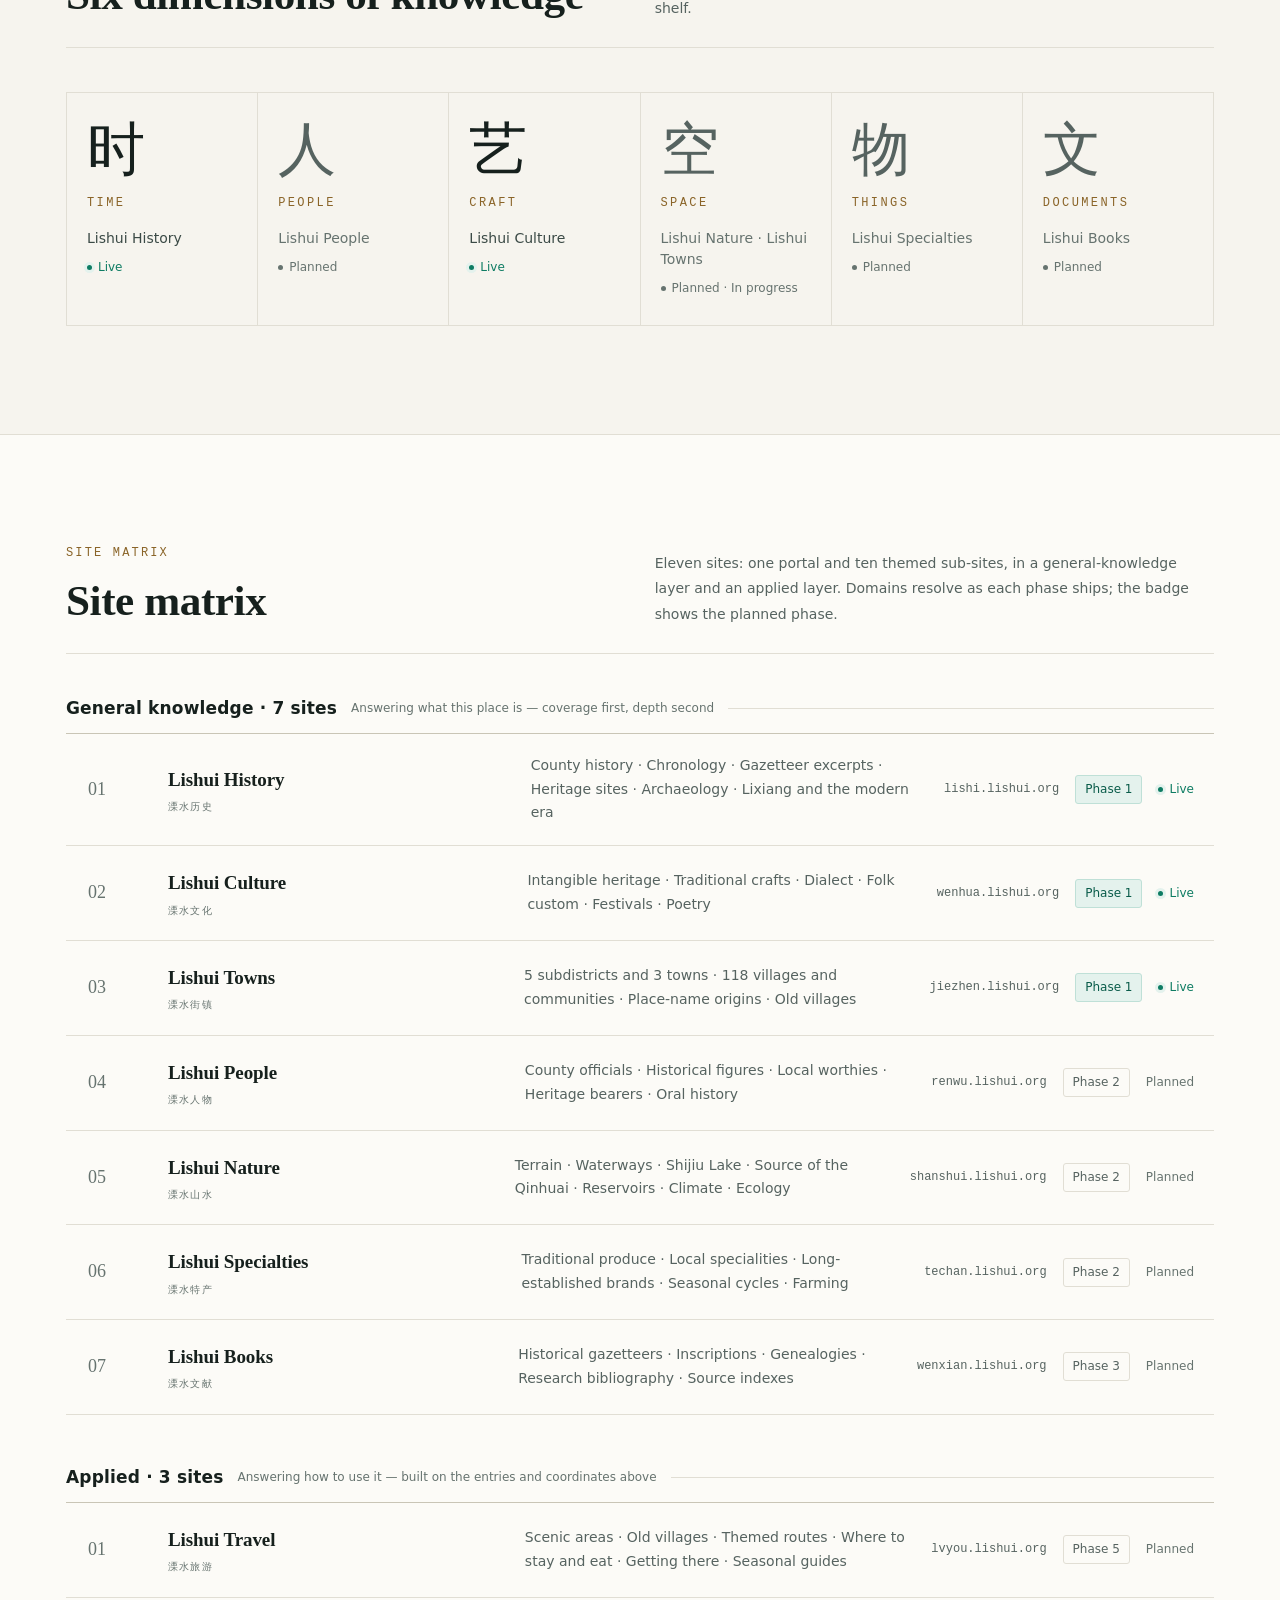
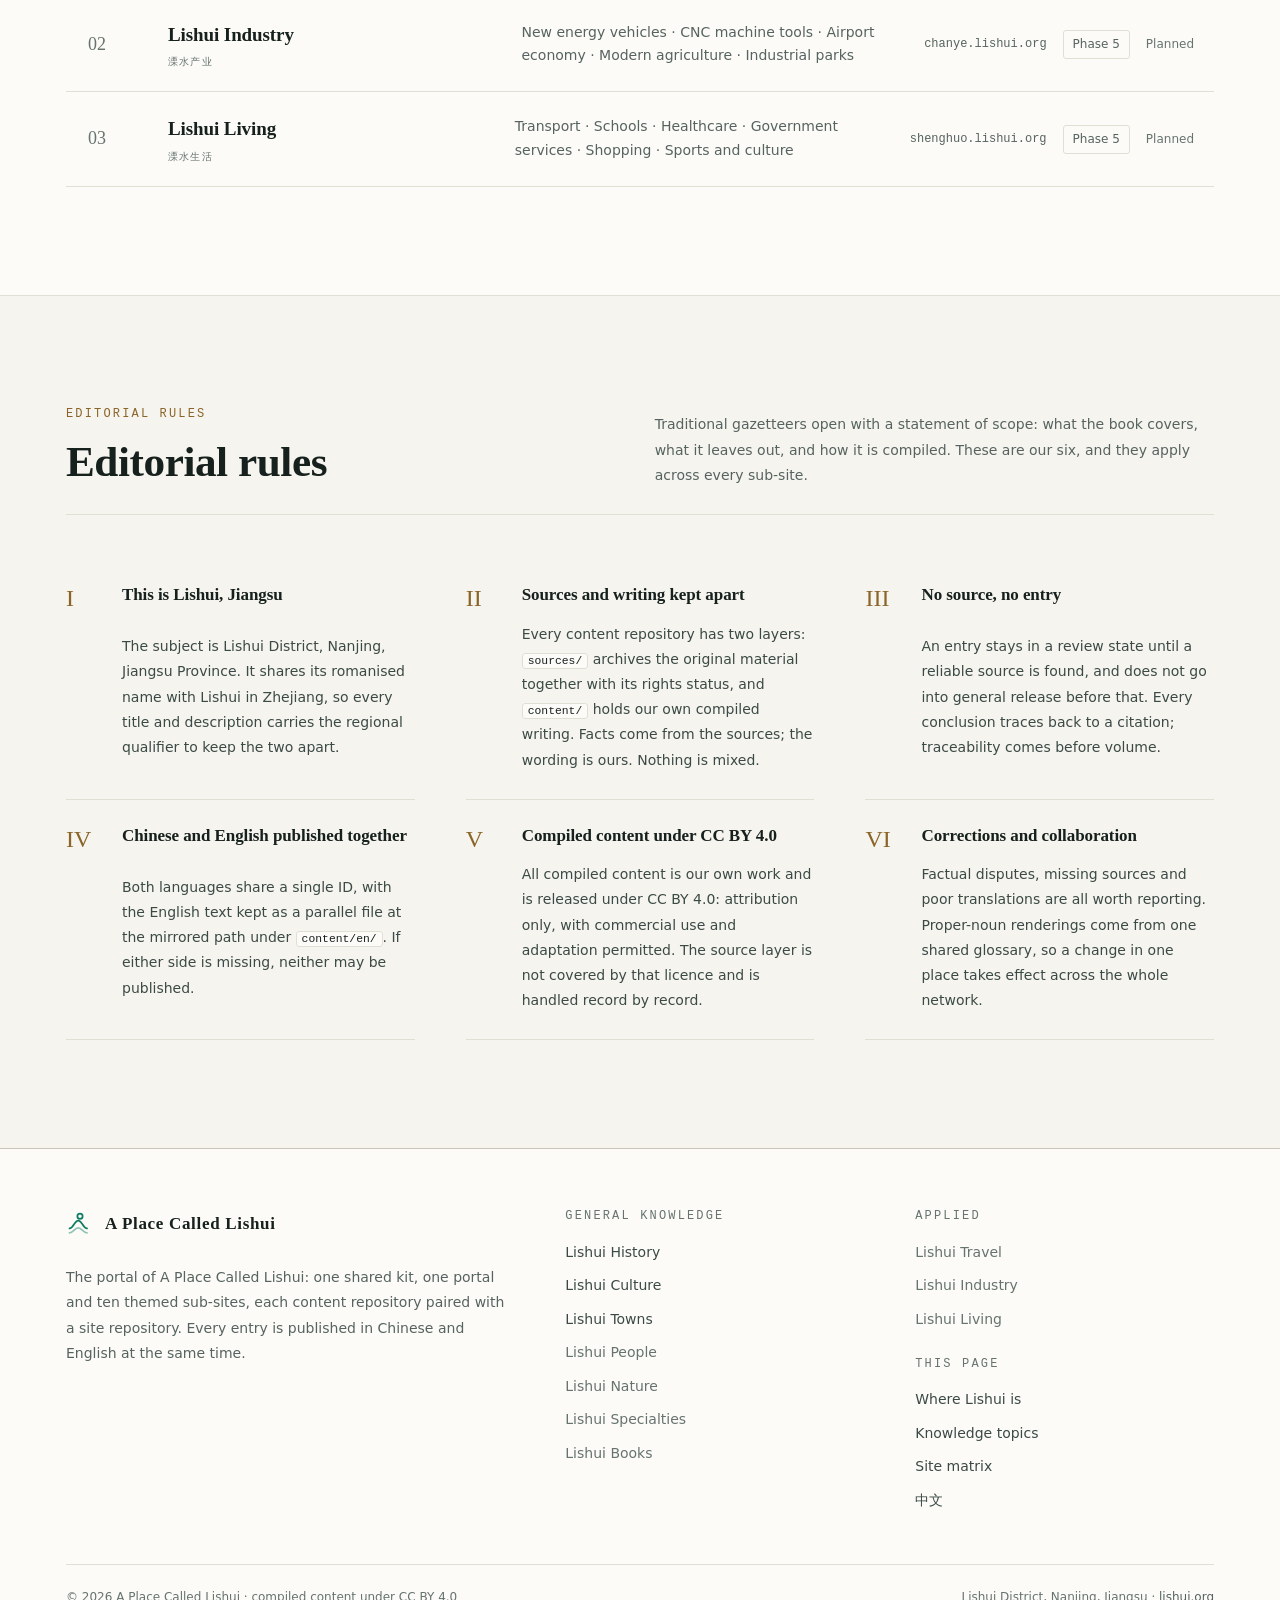
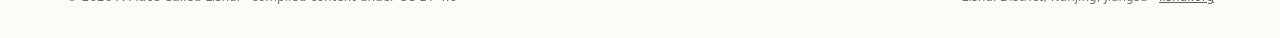
==== commit 77b4b553: "Link the Lishui towns site from the portal jiezhen.lishui.org 已上线，站点矩阵行与中英页脚改为可点击链接，状态由 building 改为 " ====
--- a/en/index.html
+++ b/en/index.html
@@ -546,7 +546,7 @@
             </span>
           </a>
 
-          <a class="row reveal" data-searchable
+          <a class="row reveal" href="https://jiezhen.lishui.org/en/" data-searchable
              data-search-text="Lishui Towns subdistricts towns villages communities place names old villages 溧水街镇 街道 镇 地名 古村落 第1期">
             <span class="row__no">03</span>
             <span>
@@ -557,7 +557,7 @@
             <span class="row__end">
               <code class="row__host">jiezhen.lishui.org</code>
               <span class="badge">Phase 1</span>
-              <span class="status" data-status="building">In progress</span>
+              <span class="status" data-status="live">Live</span>
             </span>
           </a>
 
@@ -762,7 +762,7 @@
         <div class="footer__links">
           <a href="https://lishi.lishui.org/en/">Lishui History</a>
           <a href="https://wenhua.lishui.org/en/">Lishui Culture</a>
-          <a>Lishui Towns</a>
+          <a href="https://jiezhen.lishui.org/en/">Lishui Towns</a>
           <a>Lishui People</a>
           <a>Lishui Nature</a>
           <a>Lishui Specialties</a>
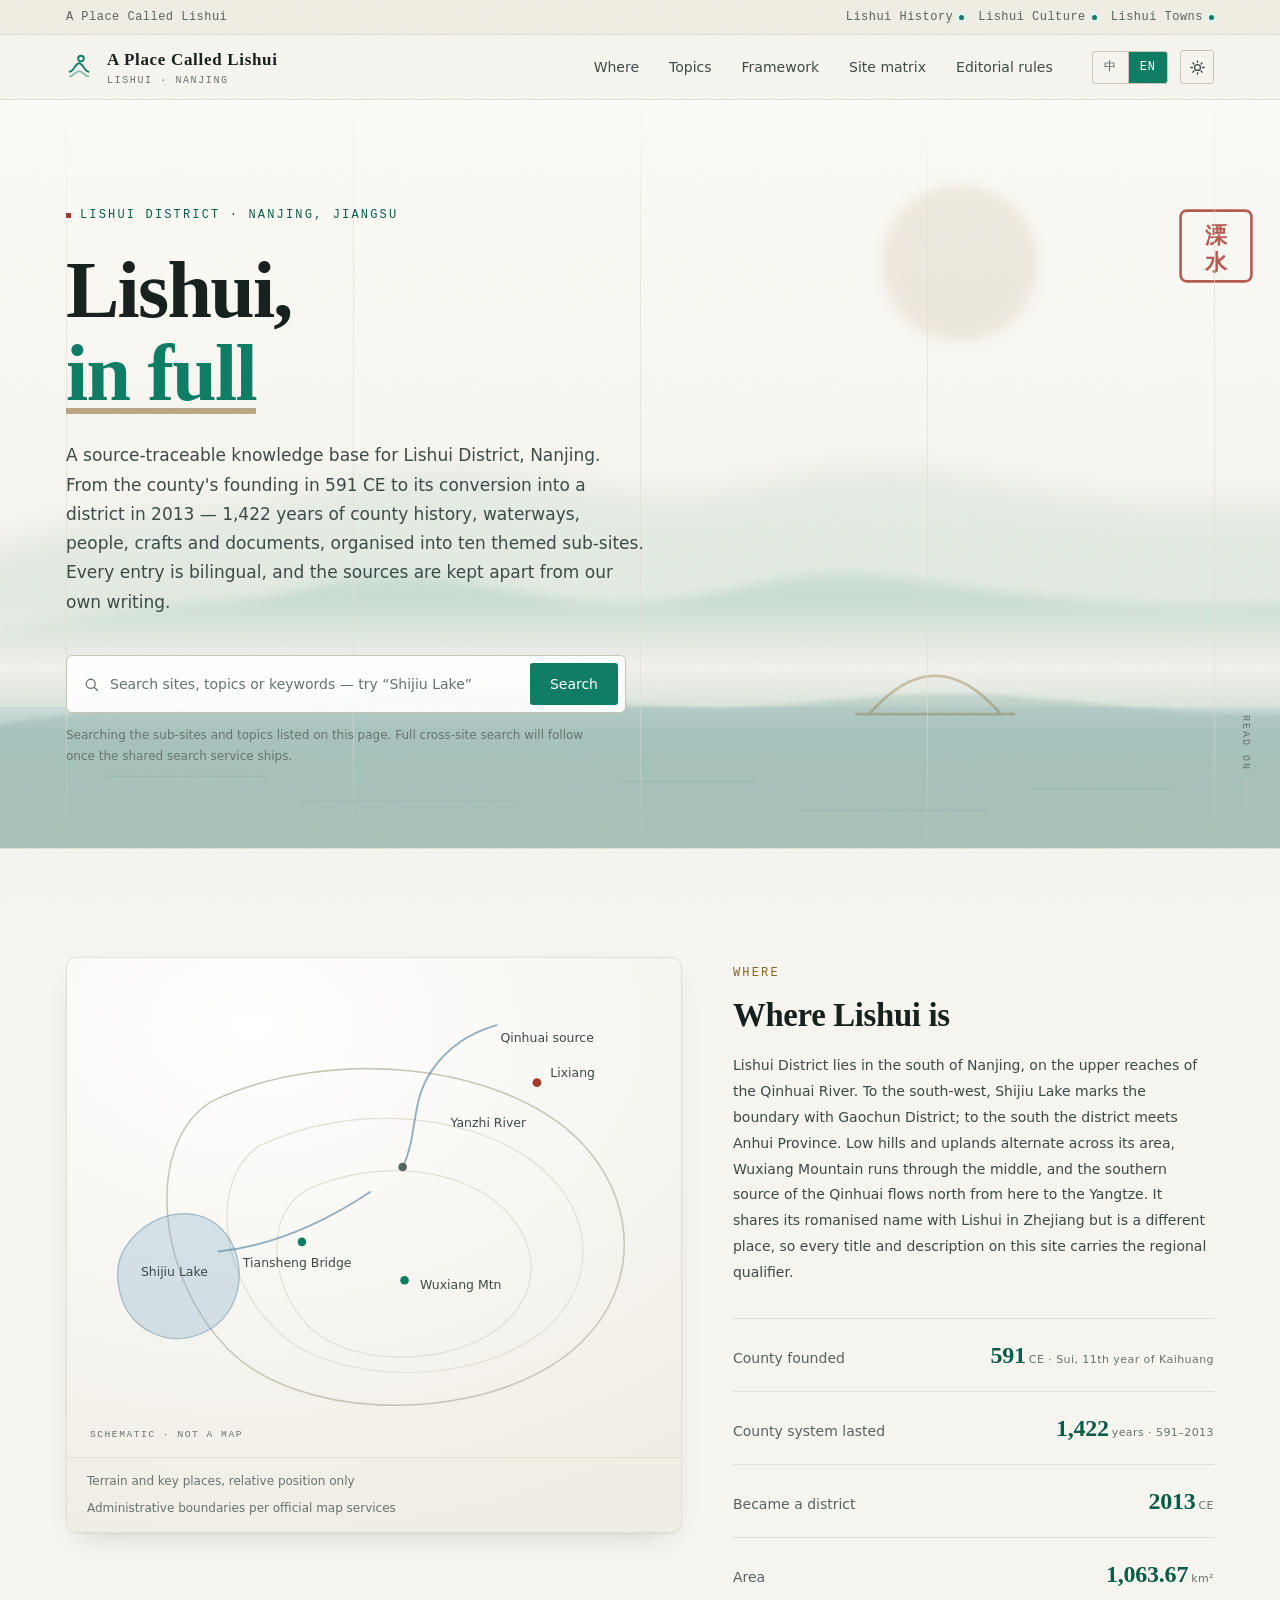
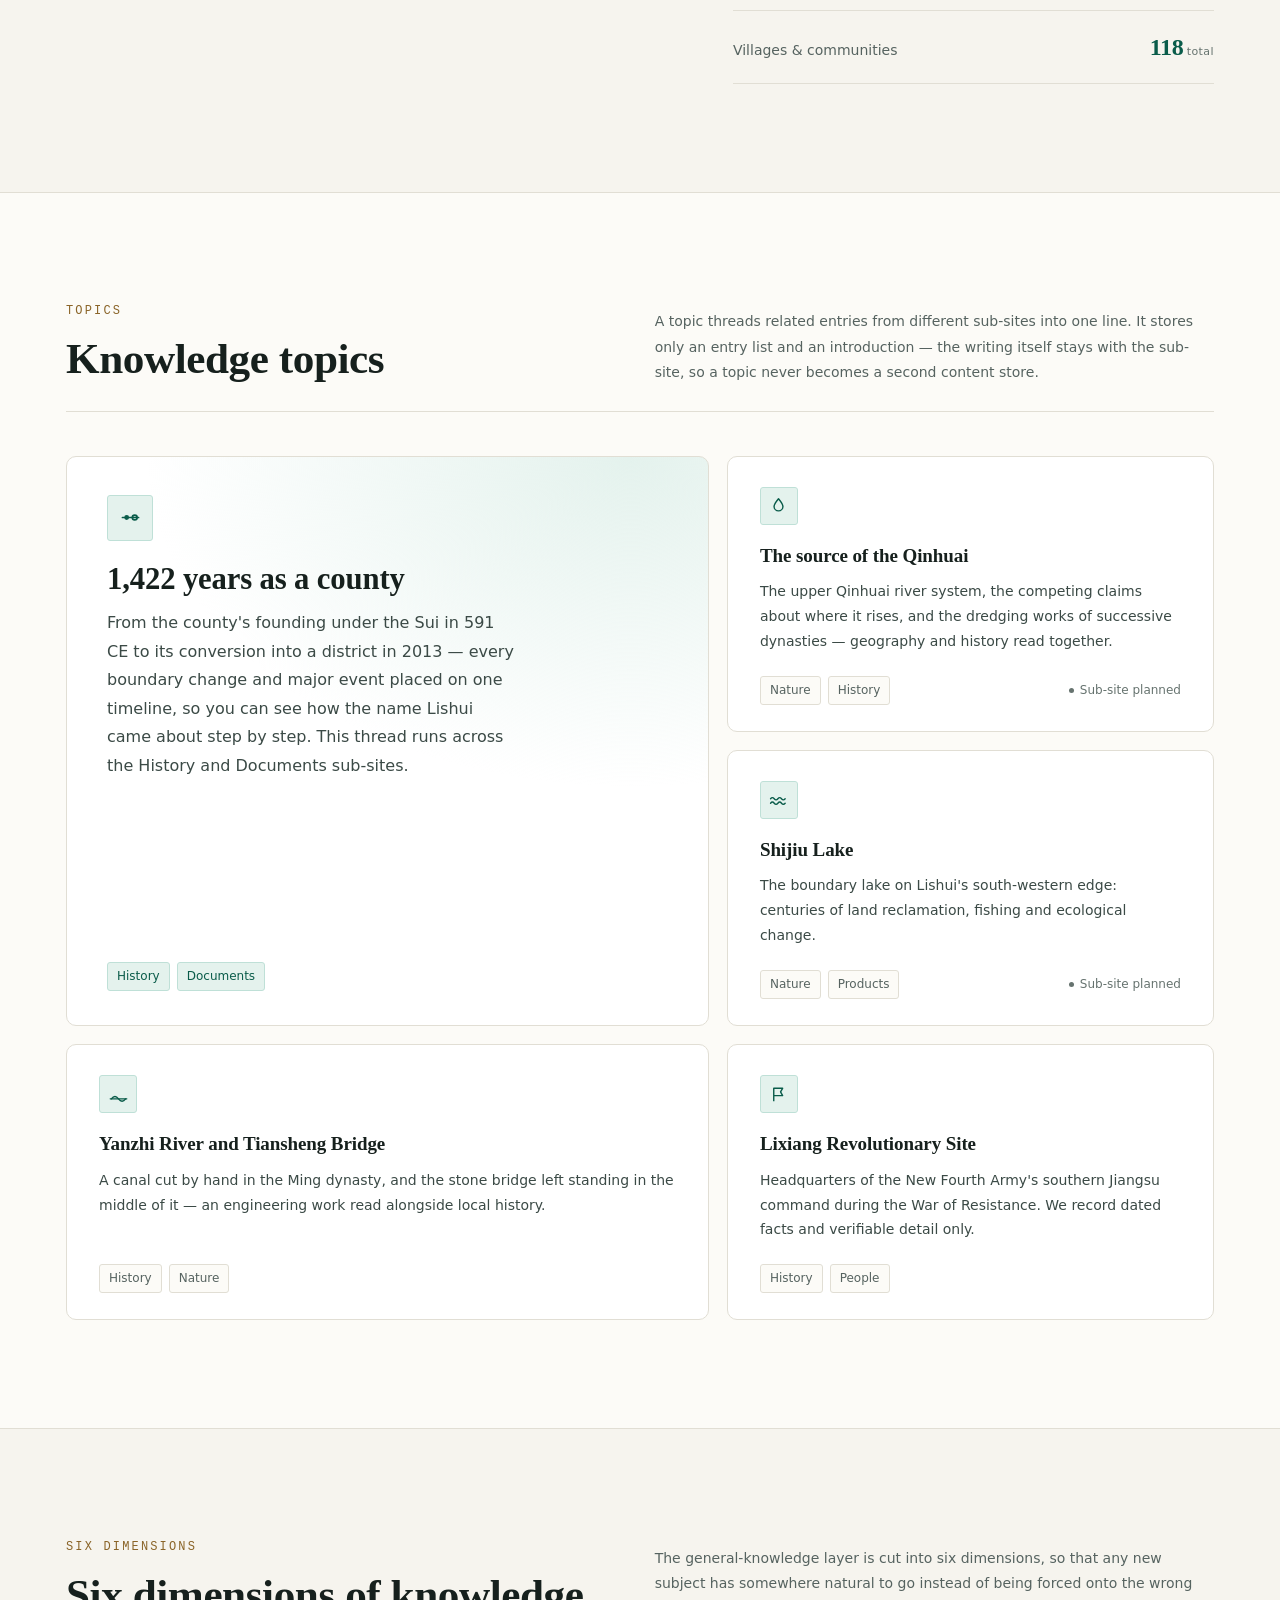
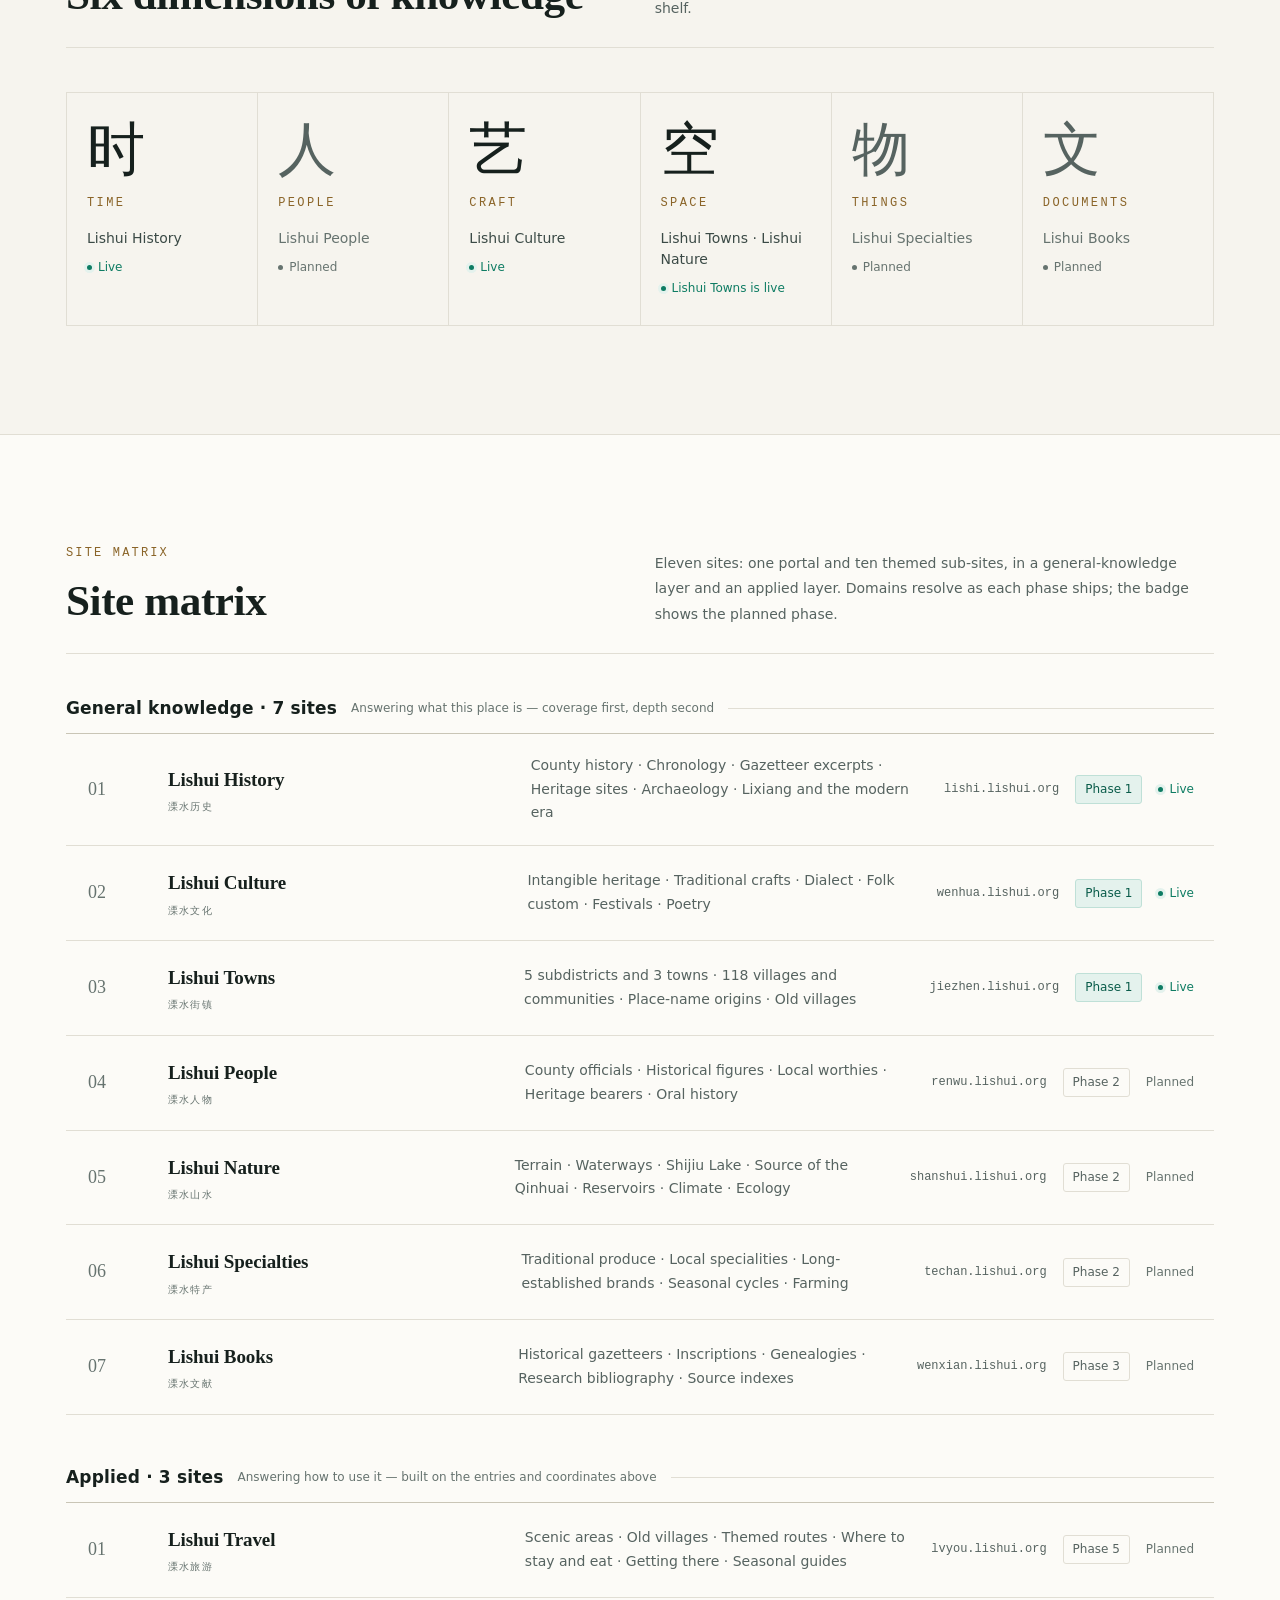
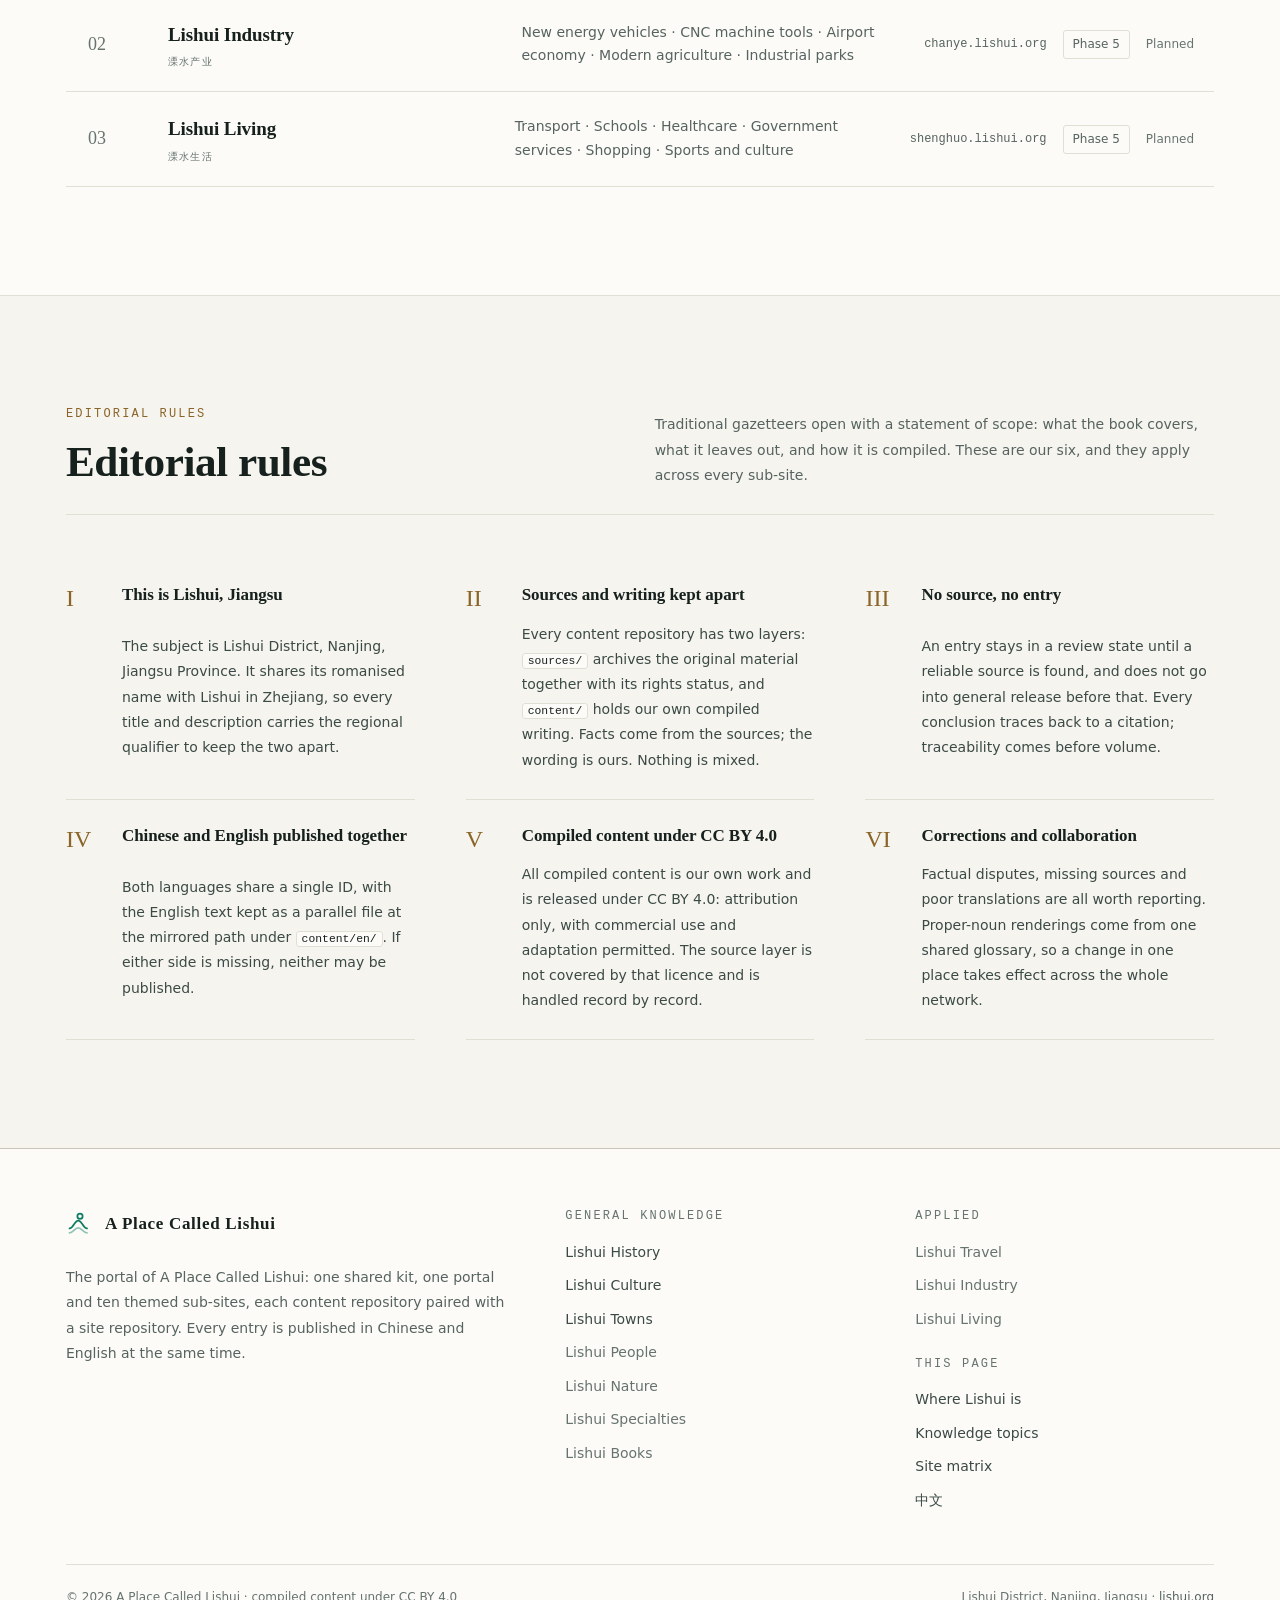
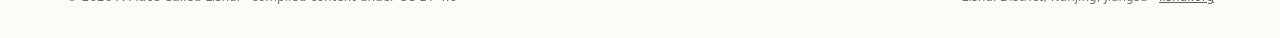
==== commit dbe4abf0: "Link the Lishui towns site from the top bar and mark it live" ====
--- a/en/index.html
+++ b/en/index.html
@@ -116,6 +116,7 @@
     <span class="netbar__sites">
       <a class="netbar__site" href="https://lishi.lishui.org/en/">Lishui History<span class="netbar__dot" aria-hidden="true"></span></a>
       <a class="netbar__site" href="https://wenhua.lishui.org/en/">Lishui Culture<span class="netbar__dot" aria-hidden="true"></span></a>
+      <a class="netbar__site" href="https://jiezhen.lishui.org/en/">Lishui Towns<span class="netbar__dot" aria-hidden="true"></span></a>
     </span>
   </div>
 </div>
@@ -472,11 +473,11 @@
           <span class="dim__site">Lishui Culture</span>
           <span class="status dim__status" data-status="live">Live</span>
         </a>
-        <a class="dim">
+        <a class="dim" href="https://jiezhen.lishui.org/en/">
           <span class="dim__char">空</span>
           <span class="dim__label">Space</span>
-          <span class="dim__site">Lishui Nature · Lishui Towns</span>
-          <span class="status dim__status">Planned · In progress</span>
+          <span class="dim__site">Lishui Towns · Lishui Nature</span>
+          <span class="status dim__status" data-status="live">Lishui Towns is live</span>
         </a>
         <a class="dim">
           <span class="dim__char">物</span>
--- a/assets/css/site.css
+++ b/assets/css/site.css
@@ -1277,6 +1277,9 @@
   :root { --gutter: 18px; }
   .dims { grid-template-columns: repeat(2, minmax(0, 1fr)); }
   .footer__grid { grid-template-columns: minmax(0, 1fr); gap: 34px; }
+  /* 站群带在窄屏放不下「本站 + 几个分站」一行，允许折行，别挤出横向滚动 */
+  .netbar__inner { flex-wrap: wrap; row-gap: 4px; padding: 6px 0; }
+  .netbar__sites { margin-left: 0; flex-wrap: wrap; gap: 4px 14px; }
   .searchbar { flex-wrap: wrap; padding: 12px; }
   .searchbar > svg { display: none; }
   .searchbar input { flex: 1 1 100%; padding: 4px 4px 10px; }
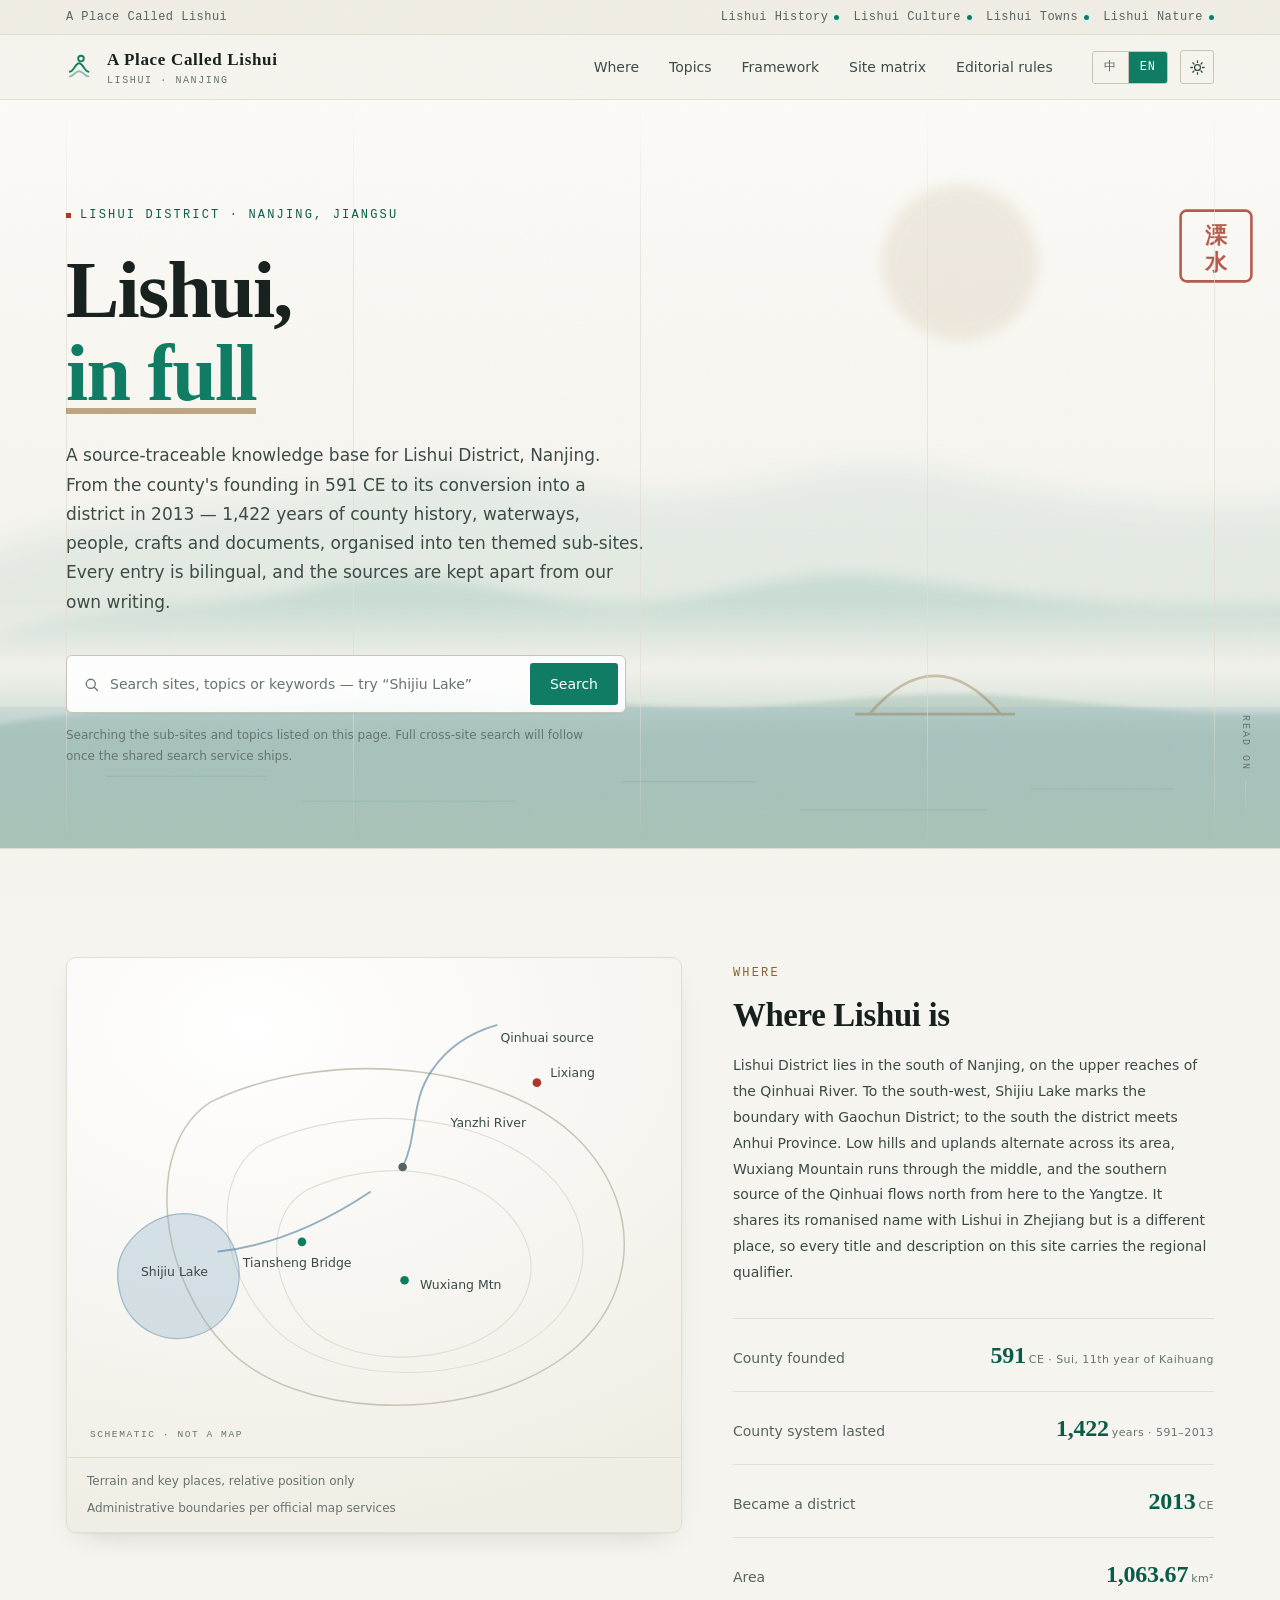
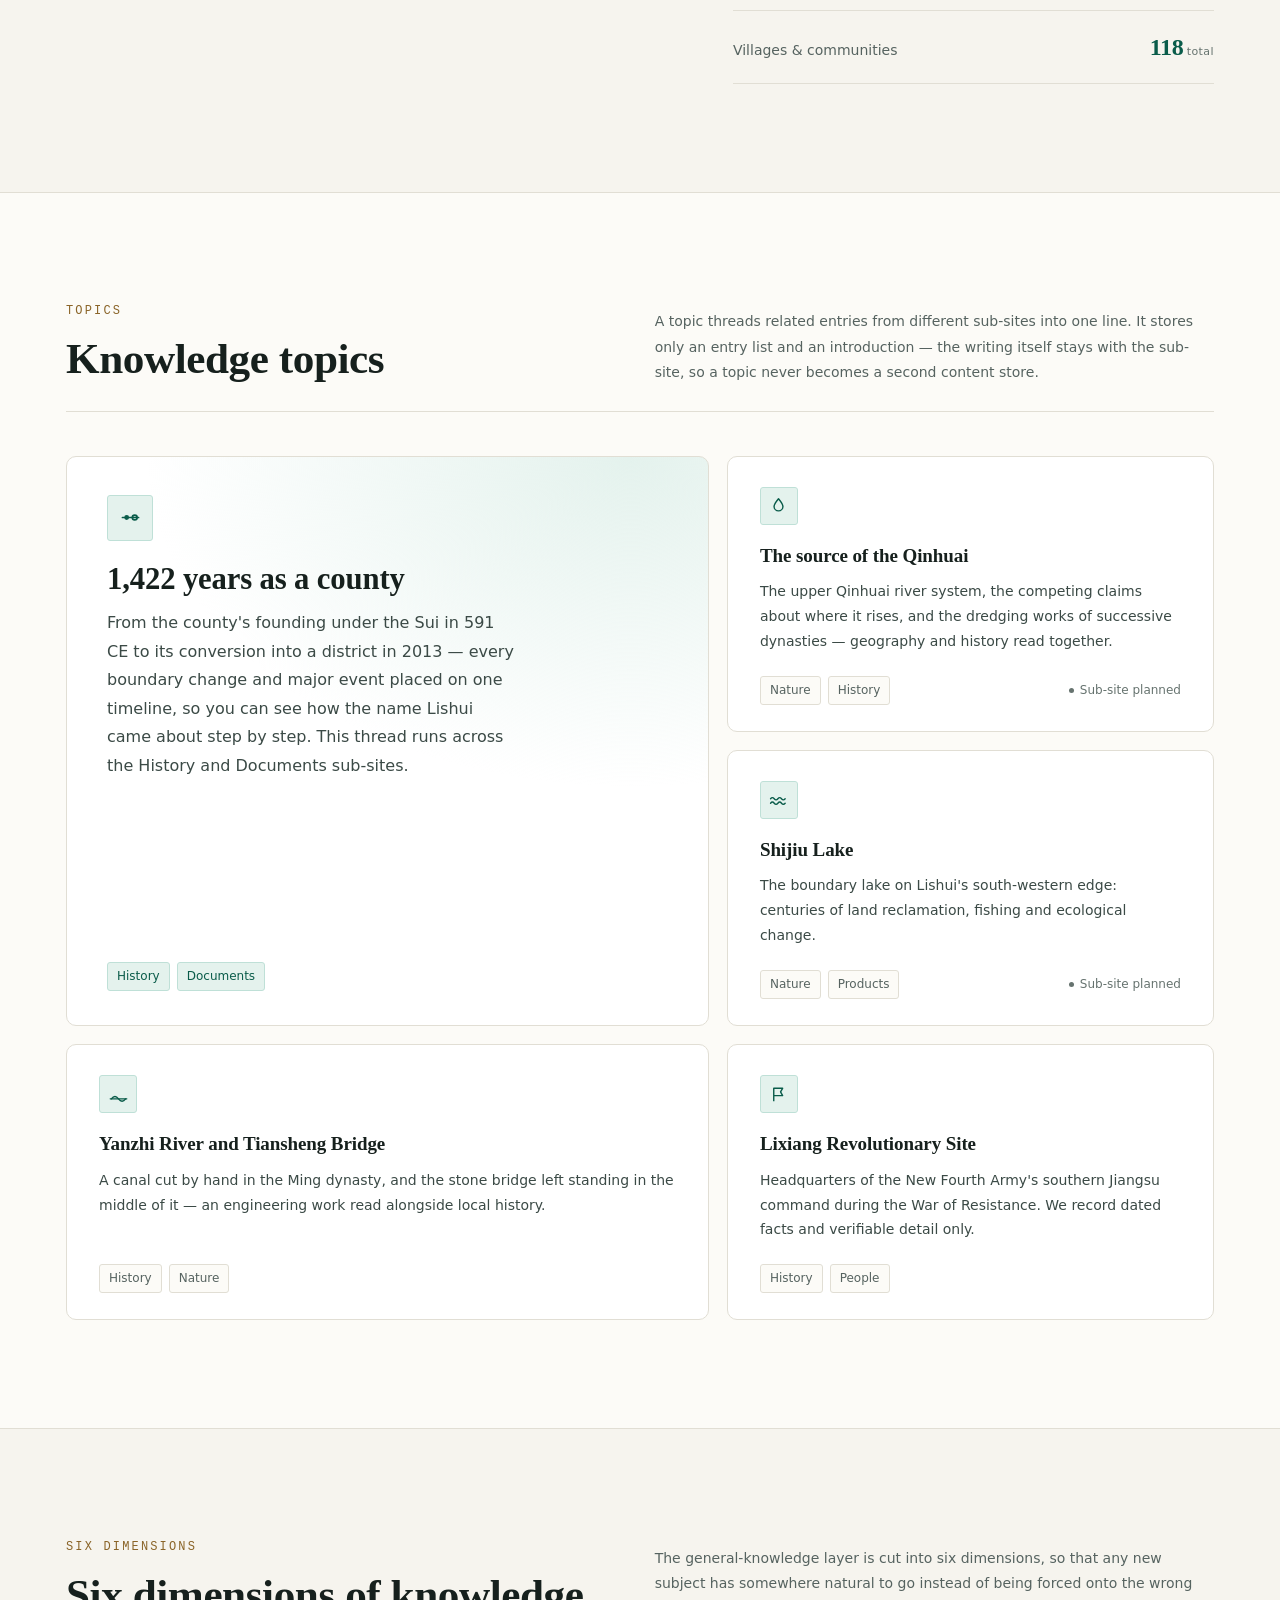
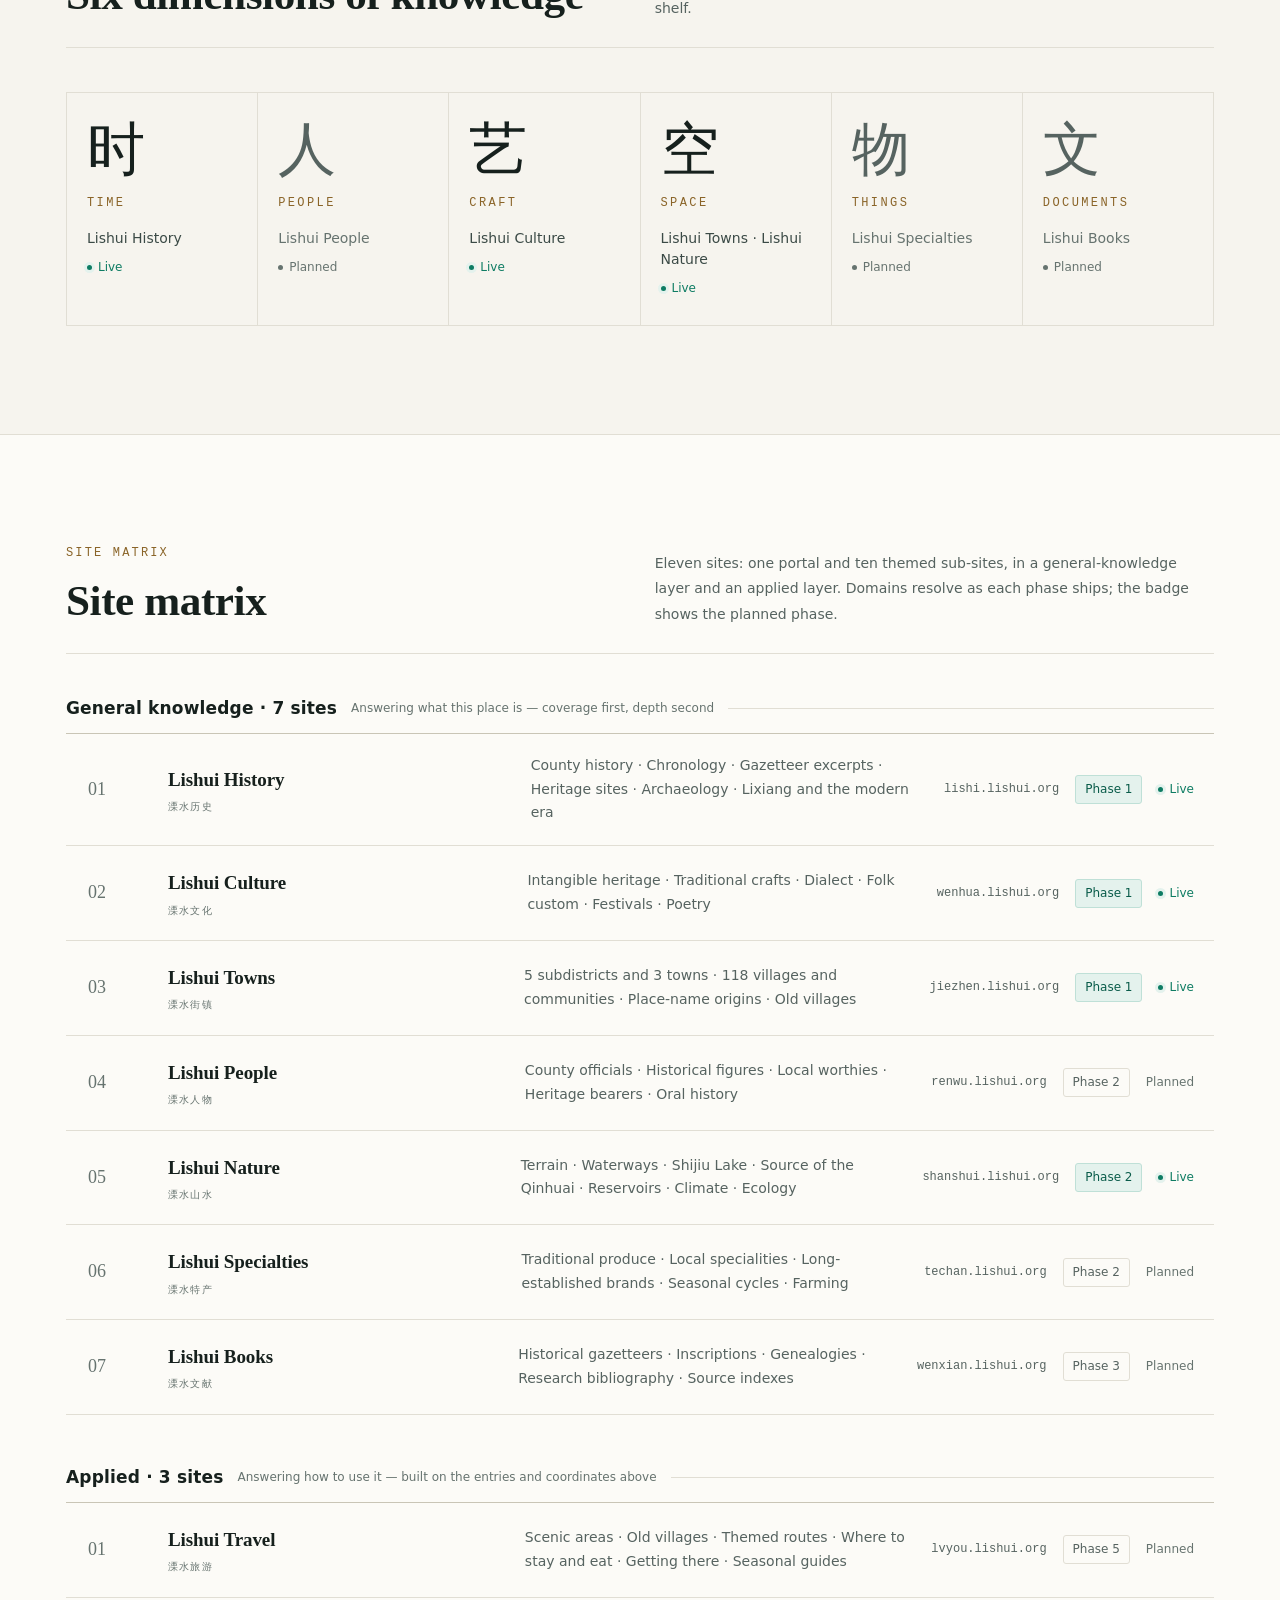
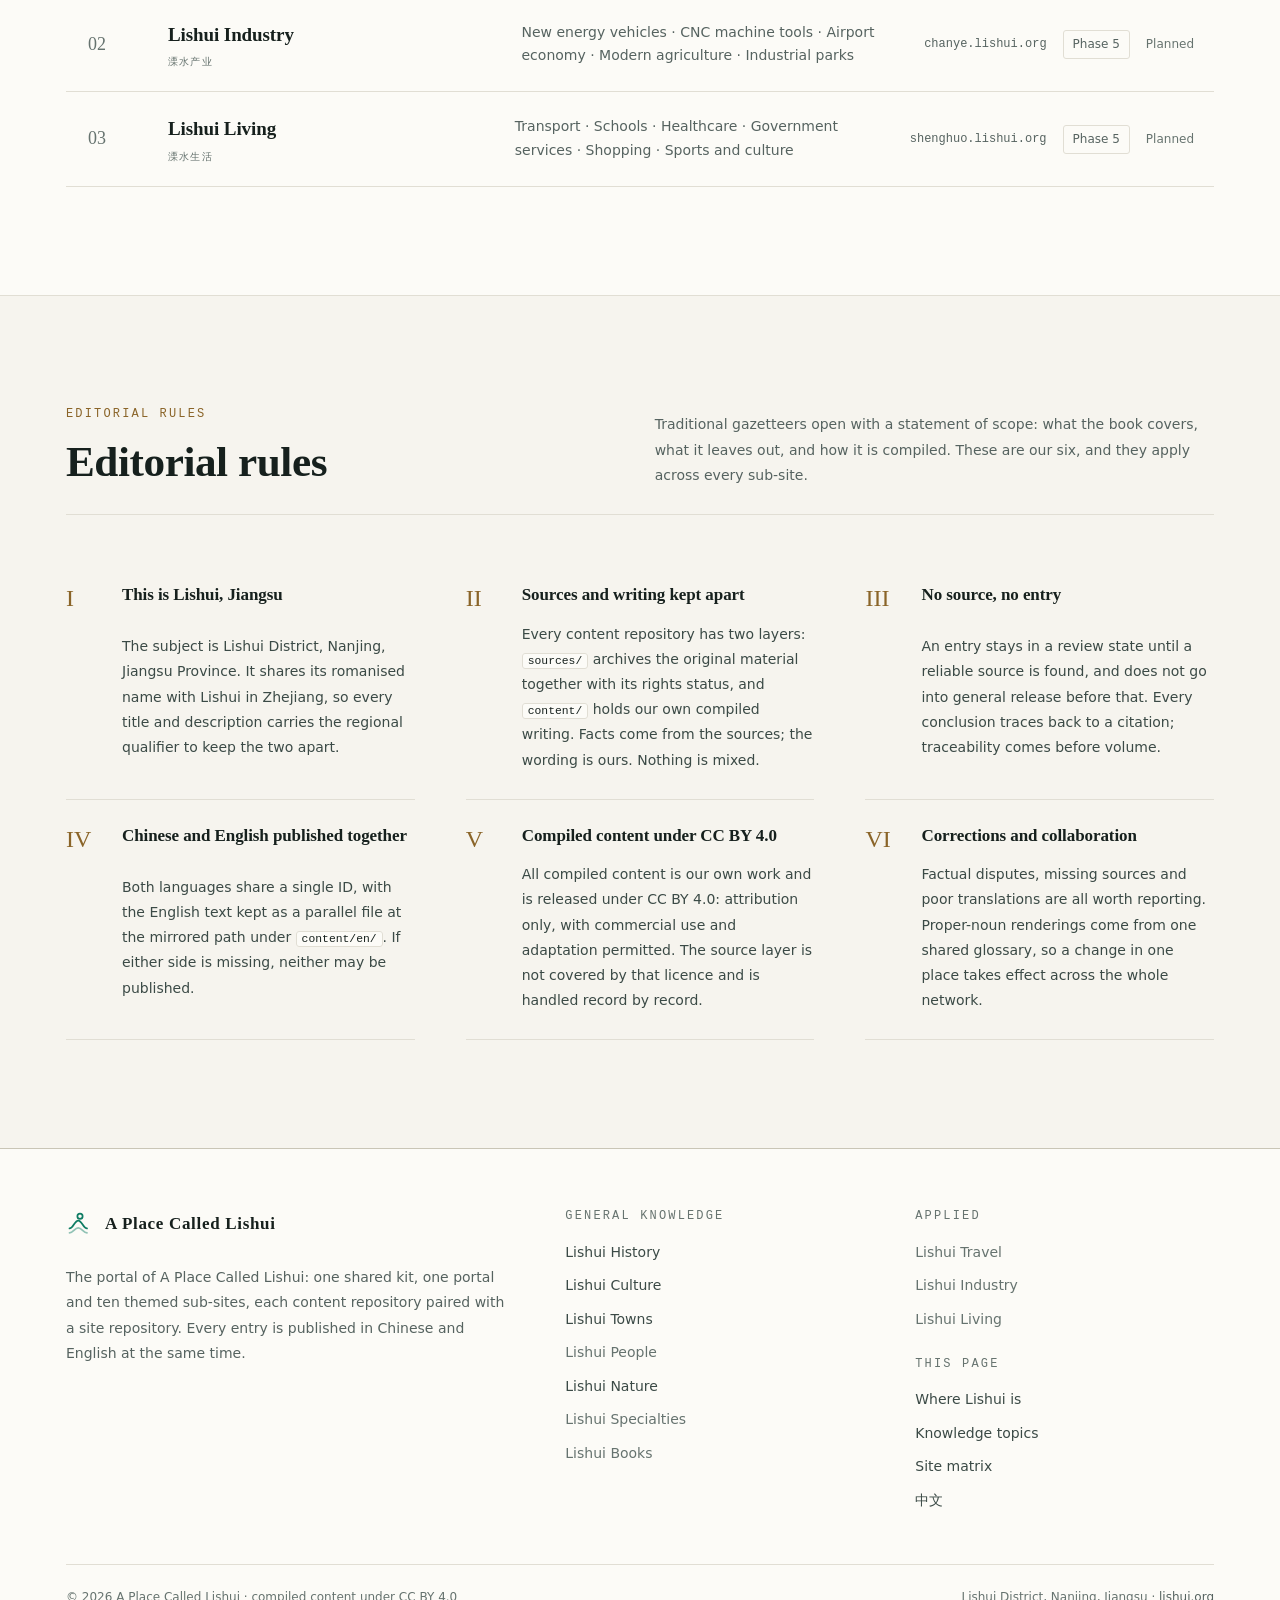
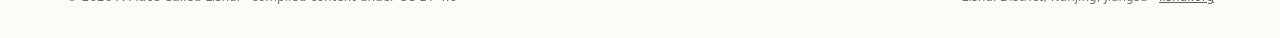
==== commit 13721eaa: "Mark the Lishui Nature site live in the registry and the matrix The nature site is published at shan" ====
--- a/en/index.html
+++ b/en/index.html
@@ -117,6 +117,7 @@
       <a class="netbar__site" href="https://lishi.lishui.org/en/">Lishui History<span class="netbar__dot" aria-hidden="true"></span></a>
       <a class="netbar__site" href="https://wenhua.lishui.org/en/">Lishui Culture<span class="netbar__dot" aria-hidden="true"></span></a>
       <a class="netbar__site" href="https://jiezhen.lishui.org/en/">Lishui Towns<span class="netbar__dot" aria-hidden="true"></span></a>
+      <a class="netbar__site" href="https://shanshui.lishui.org/en/">Lishui Nature<span class="netbar__dot" aria-hidden="true"></span></a>
     </span>
   </div>
 </div>
@@ -477,7 +478,7 @@
           <span class="dim__char">空</span>
           <span class="dim__label">Space</span>
           <span class="dim__site">Lishui Towns · Lishui Nature</span>
-          <span class="status dim__status" data-status="live">Lishui Towns is live</span>
+          <span class="status dim__status" data-status="live">Live</span>
         </a>
         <a class="dim">
           <span class="dim__char">物</span>
@@ -577,7 +578,7 @@
             </span>
           </a>
 
-          <a class="row reveal" data-searchable
+          <a class="row reveal" href="https://shanshui.lishui.org/en/" data-searchable
              data-search-text="Lishui Nature terrain waterways Shijiu Lake Qinhuai source reservoirs climate ecology Wuxiang 溧水山水 地形 水系 石臼湖 秦淮源头 第2期">
             <span class="row__no">05</span>
             <span>
@@ -587,8 +588,8 @@
             <span class="row__desc">Terrain · Waterways · Shijiu Lake · Source of the Qinhuai · Reservoirs · Climate · Ecology</span>
             <span class="row__end">
               <code class="row__host">shanshui.lishui.org</code>
-              <span class="badge badge--later">Phase 2</span>
-              <span class="status">Planned</span>
+              <span class="badge">Phase 2</span>
+              <span class="status" data-status="live">Live</span>
             </span>
           </a>
 
@@ -765,7 +766,7 @@
           <a href="https://wenhua.lishui.org/en/">Lishui Culture</a>
           <a href="https://jiezhen.lishui.org/en/">Lishui Towns</a>
           <a>Lishui People</a>
-          <a>Lishui Nature</a>
+          <a href="https://shanshui.lishui.org/en/">Lishui Nature</a>
           <a>Lishui Specialties</a>
           <a>Lishui Books</a>
         </div>
